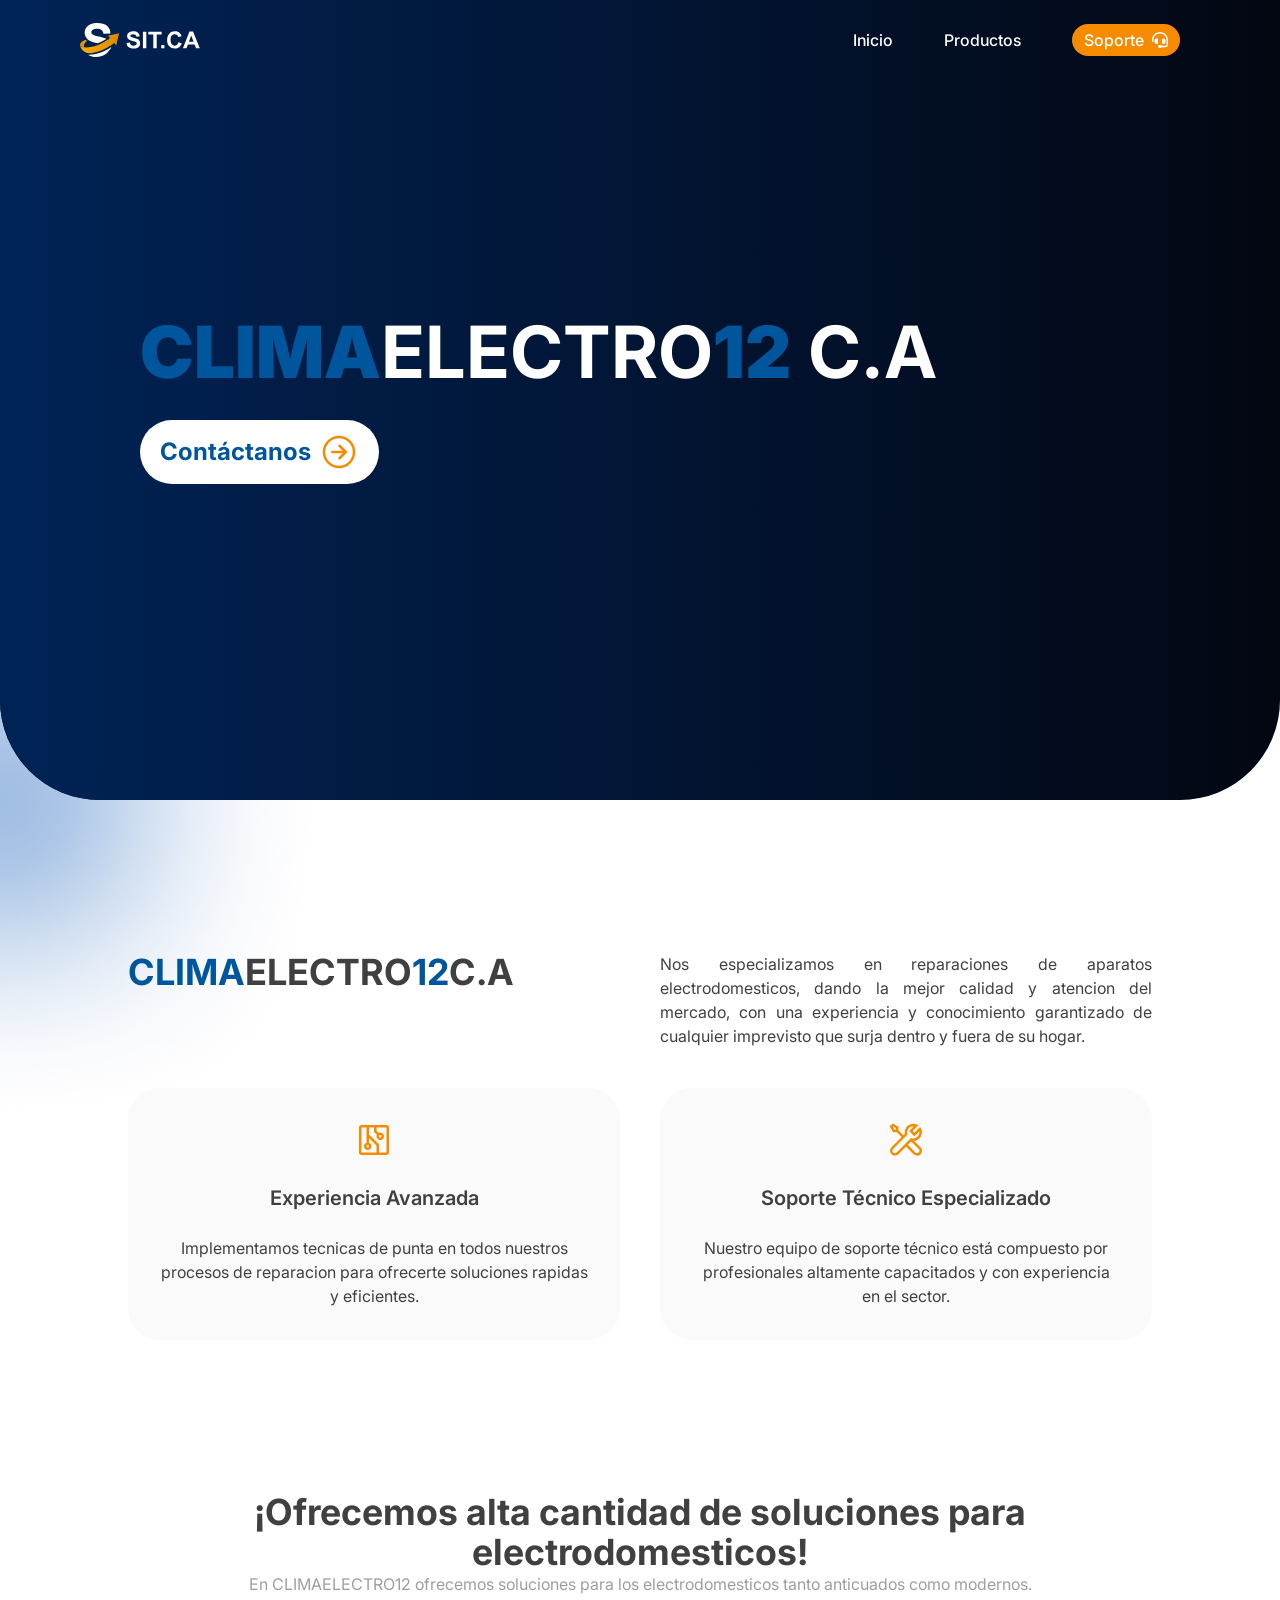
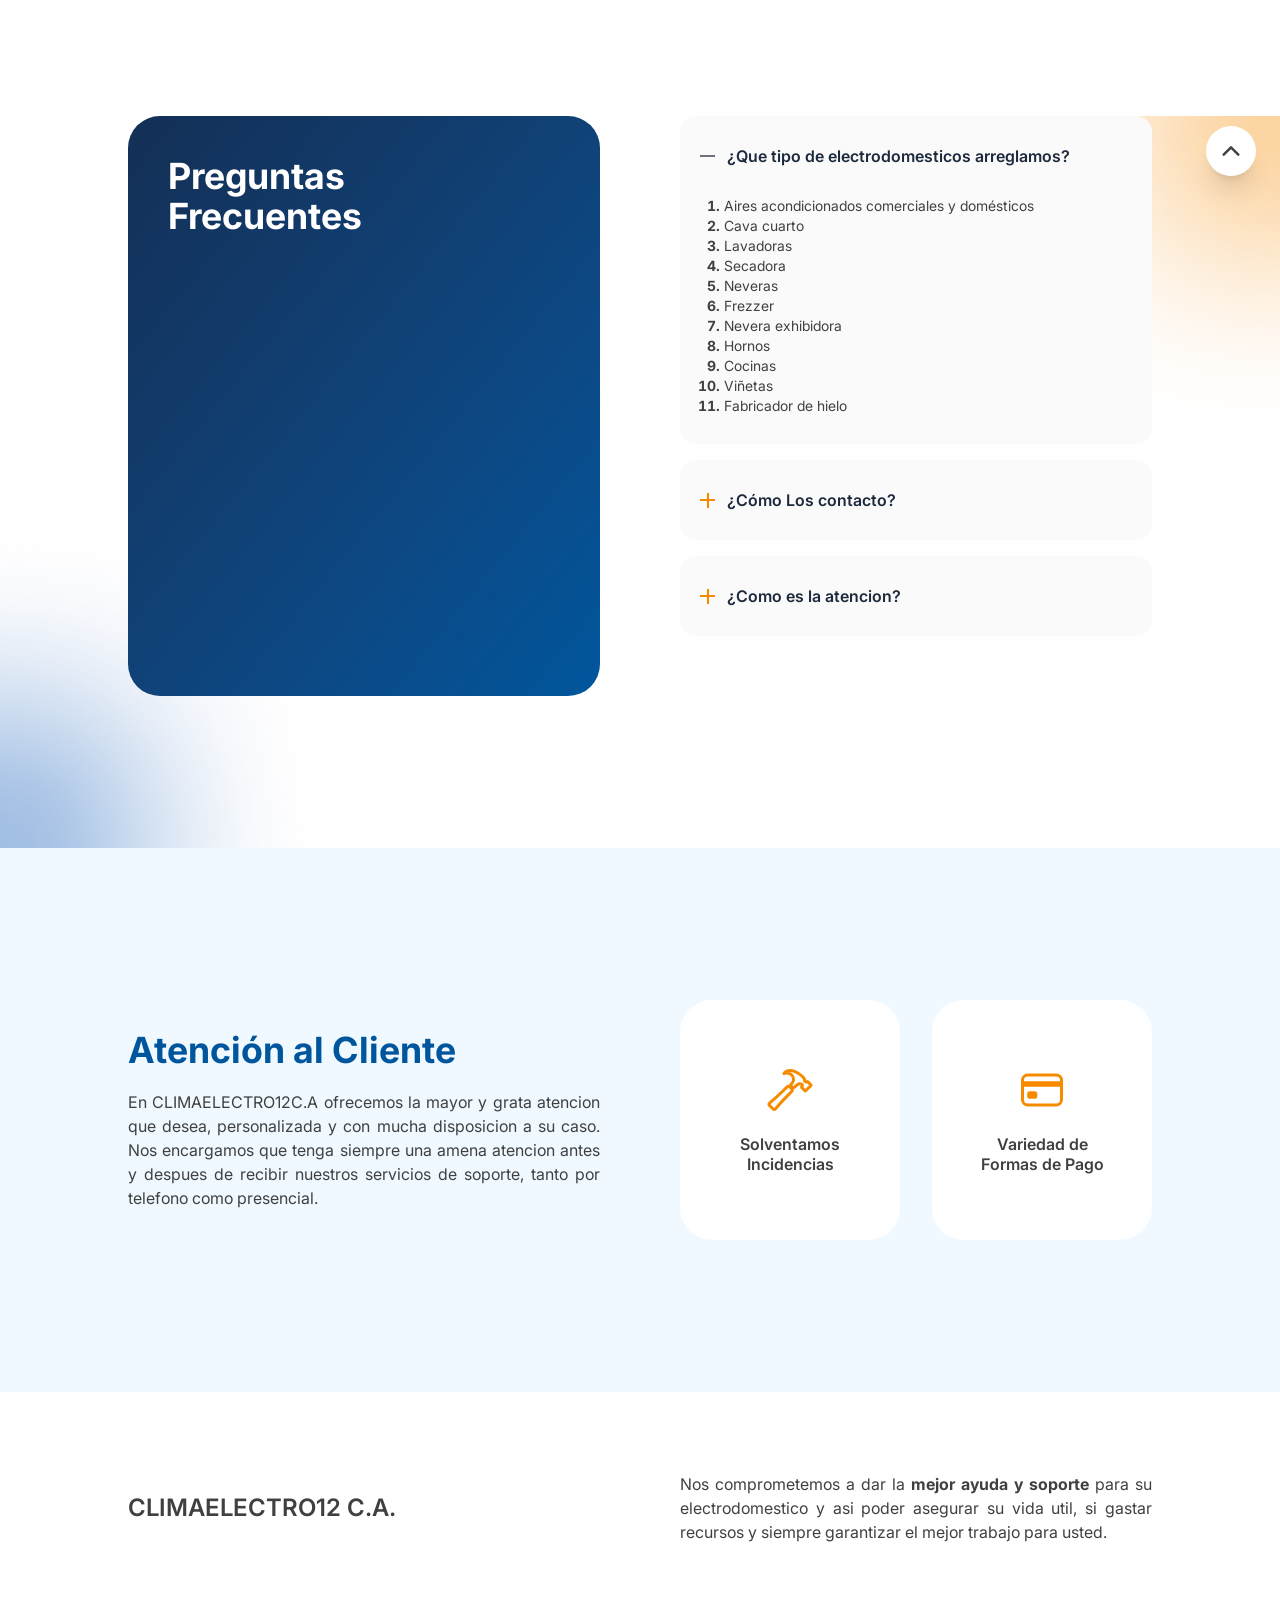
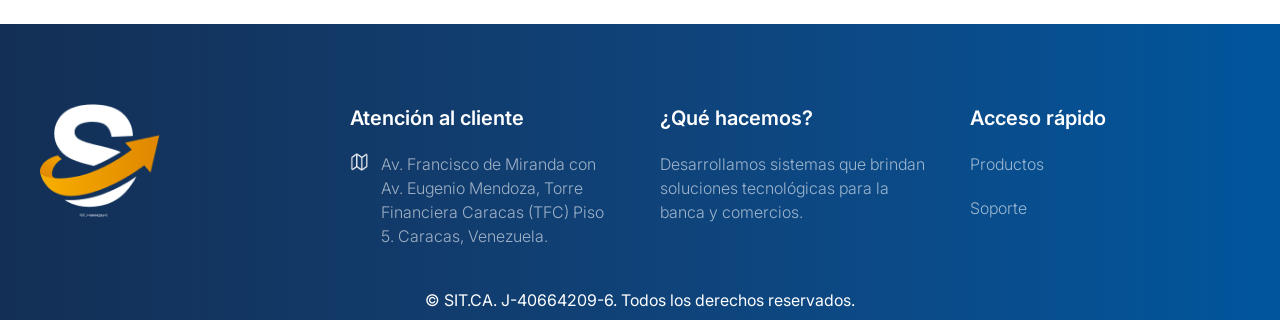
==== index.html @ 1c7d883d "feat (add) first commit" ====
<!doctype html>
<html>
<head>
    <meta charset="utf-8" />
    <meta name="viewport" content="width=device-width, initial-scale=1.0, minimum-scale=1.0, maximum-scale=5.0" />

    <link rel="apple-touch-icon" sizes="180x180" href="src/img/icon.png">
    <link rel="icon" type="image/png" sizes="32x32" href="src/img/icon.png">
    <!-- <link rel="mask-icon" color="#EF7425" href="src/img/icon.png"> -->

    <title>CE12</title>

    <link href="src/output.css" rel="stylesheet">
    <link href="src/splide.min.css" rel="stylesheet">
    <link href="src/aos.css" rel="stylesheet">
    <script src="src/jquery.min.js"></script>
    <script src="src/splide.min.js"></script>
    <script src="src/aos.js"></script>
    <script src="src/main.js" defer></script>
</head>
<body>
    <header class="fixed top-0 right-0 left-0 z-90 transition duration-300 ease-in-out" id="contentHeader"></header>
    <main>
        <a href="#principal" class="transition-all duration-500 fixed right-0 bg-white z-50 mb-6 mr-6 rounded-full w-[50px] h-[50px] flex justify-center items-center shadow-xl bottom-[-100%] px-3" id="top"><svg xmlns="http://www.w3.org/2000/svg" class="ionicon" viewBox="0 0 512 512"><path fill="none" stroke="currentColor" stroke-linecap="round" stroke-linejoin="round" stroke-width="48" d="M112 328l144-144 144 144"/></svg></a>
        <section class="w-full h-200 rounded-b-[100px] overflow-hidden relative bg-gray-950 flex items-center" id="principal">
            <div class="bg-[url(img/    .jpg)] bg-cover bg-center absolute inset-0 w-full h-full opacity-50"></div>
            <div class="bg-linear-to-r from-[#002356] to-transparent bg-cover absolute inset-0 w-full h-full"></div>
            <div class="relative w-full px-5 md:px-15 lg:px-25 xl:px-35 2xl:px-50 text-3xl md:text-5xl xl:text-7xl text-white font-bold text-center xl:text-left">
                <div data-aos="fade-up" data-aos-duration="1000">
                    <b class="text-blue1-sitca">CLIMA</b>ELECTRO<b class="text-blue1-sitca">12</b> C.A
                </div>   
                <div data-aos="fade-right" data-aos-delay="100" data-aos-duration="1000">
                    <a href="support.html" class="flex gap-2 items-center text-lg md:text-2xl text-blue1-sitca bg-white w-fit px-5 py-3 rounded-full mt-8 mx-auto xl:mx-0 relative">
                        Contáctanos
                        <svg xmlns="http://www.w3.org/2000/svg" class="ionicon w-10 text-yellow-sitca" viewBox="0 0 512 512"><path fill="none" stroke="currentColor" stroke-linecap="round" stroke-linejoin="round" stroke-width="32" d="M262.62 336L342 256l-79.38-80M330.97 256H170"/><path d="M256 448c106 0 192-86 192-192S362 64 256 64 64 150 64 256s86 192 192 192z" fill="none" stroke="currentColor" stroke-miterlimit="10" stroke-width="32"/></svg>
                    </a>
                </div>
            </div>
        </section>
        <div class="w-full md:w-[700px] h-[700px] absolute -z-10">
            <img class="object-contain w-full h-full top-[-50%] left-[-50%] absolute -z-10" src="src/img/circle-01.png" alt="circle">
        </div>
        <!-- <section class="-mt-40 md:-mt-20 relative px-10 md:px-0" data-aos="fade-up" data-aos-anchor-placement="top-bottom" data-aos-delay="800">
            <div class="md:w-xl lg:w-3xl xl:w-5xl 2xl:w-7xl mx-auto flex flex-col md:flex-row gap-10 justify-center bg-white/70 backdrop-blur-3xl rounded-4xl py-10 px-5">
                <div class="md:w-1/3 lg:w-3xs text-center">
                    <div class="text-2xl lg:text-4xl 2xl:text-5xl font-bold mb-2"><span class="text-yellow-sitca">+</span> 180.000</div>
                    <div class="text-base/5 lg:text-xl 2xl:text-2xl font-semibold opacity-50">Puntos de Venta vendidos</div>
                </div>
                <div class="md:w-1/3 lg:w-3xs text-center">
                    <div class="text-2xl lg:text-4xl 2xl:text-5xl font-bold mb-2"><span class="text-yellow-sitca">+</span> 10M</div>
                    <div class="text-base/5 lg:text-xl 2xl:text-2xl font-semibold opacity-50">Transacciones Procesadas</div>
                </div>
                <div class="md:w-1/3 lg:w-3xs text-center">
                    <div class="text-2xl lg:text-4xl 2xl:text-5xl font-bold mb-2"><span class="text-yellow-sitca">+</span> 7</div>
                    <div class="text-base/5 lg:text-xl 2xl:text-2xl font-semibold opacity-50">¡Años de experiencia en el mercado!</div>
                </div>
            </div>
        </section> -->
        <section class="py-15 lg:py-38 relative overflow-hidden">
            <div class="w-full xl:w-5xl 2xl:w-7xl mx-auto px-5 md:px-10 xl:px-0">
                <div class="grid grid-cols-1 lg:grid-cols-2 gap-10">
                    <div>
                        <h4 class="text-2xl lg:text-4xl 2xl:text-5xl font-bold text-center lg:text-left" data-aos="zoom-in" data-aos-duration="1000">
                             <span class="text-blue1-sitca">CLIMA</span>ELECTRO<span class="text-blue1-sitca">12</span>C.A</h4>
                    </div>
                    <div>
                        <p class="text-justify" data-aos="fade-left" data-aos-delay="200">
                            Nos especializamos en reparaciones de aparatos electrodomesticos, dando la mejor calidad y atencion del mercado, 
                            con una experiencia y conocimiento garantizado de cualquier imprevisto que surja dentro y fuera de su hogar.
                        </p>
                    </div>
                    <div class="bg-neutral-50 rounded-4xl p-8 flex flex-col gap-6 text-center" data-aos="zoom-in" data-aos-delay="300" data-aos-duration="1000">
                        <svg xmlns="http://www.w3.org/2000/svg" class="ionicon w-10 mx-auto" viewBox="0 0 65 65"><path class="fill-yellow-sitca" d="M52.8125 8.125H12.1875C11.1101 8.125 10.0767 8.55301 9.31488 9.31488C8.55301 10.0767 8.125 11.1101 8.125 12.1875V52.8125C8.125 53.8899 8.55301 54.9233 9.31488 55.6851C10.0767 56.447 11.1101 56.875 12.1875 56.875H52.8125C53.8899 56.875 54.9233 56.447 55.6851 55.6851C56.447 54.9233 56.875 53.8899 56.875 52.8125V12.1875C56.875 11.1101 56.447 10.0767 55.6851 9.31488C54.9233 8.55301 53.8899 8.125 52.8125 8.125ZM22.3438 40.625C22.7455 40.625 23.1382 40.7441 23.4723 40.9673C23.8063 41.1905 24.0666 41.5078 24.2204 41.8789C24.3741 42.2501 24.4143 42.6585 24.336 43.0525C24.2576 43.4466 24.0641 43.8085 23.7801 44.0926C23.496 44.3766 23.1341 44.5701 22.74 44.6485C22.346 44.7268 21.9376 44.6866 21.5664 44.5329C21.1953 44.3791 20.878 44.1188 20.6548 43.7848C20.4316 43.4507 20.3125 43.058 20.3125 42.6562C20.3125 42.1175 20.5265 41.6009 20.9074 41.2199C21.2884 40.839 21.805 40.625 22.3438 40.625ZM12.1875 12.1875H20.3125V36.9129C18.9572 37.3921 17.815 38.3349 17.0876 39.5748C16.3603 40.8147 16.0947 42.2718 16.3378 43.6886C16.5808 45.1054 17.317 46.3906 18.416 47.3172C19.5151 48.2437 20.9063 48.7519 22.3438 48.7519C23.7812 48.7519 25.1724 48.2437 26.2715 47.3172C27.3705 46.3906 28.1067 45.1054 28.3497 43.6886C28.5928 42.2718 28.3272 40.8147 27.5999 39.5748C26.8725 38.3349 25.7303 37.3921 24.375 36.9129V29.2779L36.5625 41.4654V52.8125H12.1875V12.1875ZM52.8125 52.8125H40.625V40.625C40.6252 40.3582 40.5728 40.0939 40.4709 39.8473C40.369 39.6008 40.2194 39.3767 40.0309 39.1879L24.375 23.5346V12.1875H32.5V18.2812C32.4998 18.5481 32.5522 18.8123 32.6541 19.0589C32.756 19.3055 32.9056 19.5296 33.0941 19.7184L37.1566 23.7809C36.7632 24.6 36.5601 25.4975 36.5625 26.4062C36.5625 27.6115 36.9199 28.7896 37.5895 29.7918C38.2591 30.7939 39.2108 31.5749 40.3243 32.0361C41.4378 32.4974 42.663 32.618 43.8451 32.3829C45.0272 32.1478 46.113 31.5674 46.9652 30.7152C47.8174 29.863 48.3978 28.7772 48.6329 27.5951C48.868 26.413 48.7474 25.1878 48.2861 24.0743C47.8249 22.9608 47.0439 22.0091 46.0418 21.3395C45.0396 20.6699 43.8615 20.3125 42.6562 20.3125C41.7473 20.3109 40.8498 20.5149 40.0309 20.9092L36.5625 17.4408V12.1875H52.8125V52.8125ZM42.6562 24.375C43.058 24.375 43.4507 24.4941 43.7848 24.7173C44.1188 24.9405 44.3791 25.2578 44.5329 25.6289C44.6866 26.0001 44.7268 26.4085 44.6485 26.8025C44.5701 27.1966 44.3766 27.5585 44.0926 27.8426C43.8085 28.1266 43.4466 28.3201 43.0525 28.3985C42.6585 28.4768 42.2501 28.4366 41.8789 28.2829C41.5078 28.1291 41.1905 27.8688 40.9673 27.5348C40.7441 27.2007 40.625 26.808 40.625 26.4062C40.625 25.8675 40.839 25.3509 41.2199 24.9699C41.6009 24.589 42.1175 24.375 42.6562 24.375Z"/></svg>
                        <h6 class="text-xl font-semibold">Experiencia Avanzada</h6>  
                        <p>Implementamos tecnicas de punta en todos nuestros procesos de reparacion para ofrecerte soluciones rapidas y eficientes.</p>
                    </div>
                    <div class="bg-neutral-50 rounded-4xl p-8 flex flex-col gap-6 text-center" data-aos="zoom-in" data-aos-delay="400" data-aos-duration="1000">
                        <svg xmlns="http://www.w3.org/2000/svg" class="ionicon w-10 mx-auto" viewBox="0 0 65 65"><path class="fill-yellow-sitca" d="M11 5.5L9.874 6.562L7.062 9.374L6 10.5L6.812 11.812L11 18.812L11.562 19.812H17.44L25.44 27.75C18.292 34.93 9.198 44.054 8.878 44.376C5.744 47.508 5.738 52.64 8.938 55.626C12.064 58.71 17.158 58.79 20.128 55.626L20.188 55.562L32.5 43.188L44.876 55.624L45.062 55.75C48.202 58.71 53.196 58.75 56.126 55.624V55.564H56.186C59.25 52.43 59.282 47.336 56.126 44.374L56.062 44.314L45.626 33.938C52.648 33.282 58.148 27.352 58.25 20.188H58.312C58.32 20.148 58.312 20.102 58.312 20.062V20C58.508 17.688 58.008 15.476 56.812 13.562L55.44 11.44L46.126 20.752L43.314 17.814L52.814 8.314L50.064 7.19C48.3103 6.41666 46.4166 6.01163 44.5 6C36.812 6 30.5 12.312 30.5 20C30.5 20.836 30.68 21.562 30.812 22.312C29.938 23.188 29.282 23.906 28.25 24.938L20.312 17V11.062L19.312 10.5L12.312 6.312L11 5.5ZM44.5 10C44.78 10 44.976 10.164 45.25 10.188L37.688 17.75L39.062 19.188L44.688 25L46.062 26.438L54 18.5C54.04 18.96 54.368 19.296 54.312 19.812V20C54.312 25.508 49.82 30 44.312 30C43.578 30 42.688 29.828 41.688 29.624L40.624 29.438L39.874 30.188L17.314 52.812H17.25V52.876C15.83 54.43 13.344 54.468 11.688 52.812V52.75H11.624C10.07 51.33 10.032 48.844 11.688 47.188C12.446 46.428 27.124 31.624 34.312 24.438L35.126 23.626L34.812 22.5C34.6206 21.6799 34.516 20.842 34.5 20C34.5 14.492 38.992 10 44.5 10ZM11.624 10.5L16.312 13.376V15.376L15.876 15.812H13.876L11 11.126L11.624 10.5ZM40.874 34.812L53.314 47.188V47.25H53.374C54.93 48.67 54.968 51.156 53.314 52.812H53.25V52.876C51.83 54.43 49.344 54.468 47.688 52.812L35.312 40.376L40.874 34.812Z"/></svg>
                        <h6 class="text-xl font-semibold">Soporte Técnico Especializado</h6>  
                        <p>Nuestro equipo de soporte técnico está compuesto por profesionales altamente capacitados y con experiencia en el sector.</p>
                    </div>
                    <!-- <div class="lg:col-span-2 bg-neutral-50 rounded-4xl p-8 flex items-center flex-col lg:flex-row gap-6 text-center" data-aos="zoom-in" data-aos-delay="200" data-aos-duration="1000">
                        <img class="w-70 lg:w-100 " src="src/img/alliance.png" alt="Sitca">
                        <p>Hemos establecido alianzas con empresas líderes en el mercado para ofrecerte un valor añadido significativo.</p>
                    </div> -->
                </div>
            </div>
        </section>
        <section class="pb-10 lg:pb-30">
            <div class="w-full xl:w-5xl 2xl:w-7xl mx-auto text-center px-5 md:px-10 xl:px-0">
                <h4 class="text-2xl lg:text-4xl 2xl:text-5xl font-bold">¡Ofrecemos alta cantidad de soluciones para electrodomesticos!</h4>
                <p class="opacity-50">En CLIMAELECTRO12 ofrecemos soluciones para los electrodomesticos tanto anticuados como modernos.</p>
            </div>
        </section>
        <!-- <section class="bg-neutral-50 flex flex-col lg:flex-row xl:gap-10">
            <div class="flex justify-end w-full lg:w-[40%] py-10 lg:py-20 px-10 lg:px-10"> 
                <div class="custom-pagination index-button w-full lg:w-xs grid grid-cols-5 lg:grid-cols-1 gap-5 justify-items-center" data-aos="fade-right" data-aos-duration="1000">
                </div>
            </div>
            <div class="bg-linear-to-bl from-blue1-sitca to-blue2-sitca w-full lg:w-[60%] py-10 px-10 lg:rounded-l-4xl flex justify-start text-white">
                <div class="splide w-full xl:w-150 flex items-center">
                    <div class="splide__track">
                        <ul class="splide__list">
                            <li class="splide__slide">
                                <div class="grid grid-cols-1 md:grid-cols-2 gap-10">
                                    <div class="flex flex-col gap-3">
                                        <div class="bg-white/10 h-[250px] lg:h-[340px] rounded-3xl p-10 flex justify-center">
                                            <img src="src/img/pos-1.png" alt="Aisino A75" class="h-full">
                                        </div>  
                                        <div>
                                            <h5 class="text-2xl 2xl:text-3xl font-semibold text-center">AIRES ACONDICIONADOS</h5>
                                            <p class="font-light text-center opacity-50">
                                                Punto de venta
                                            </p>
                                        </div>
                                    </div>
                                    <div class="flex flex-col gap-3">
                                        <h6 class="font-semibold">Características</h6>
                                        <p class="font-light text-white/60">Dispositivo con pantalla táctil de alta resolución e impresora integrada. Procesamiento en tiempo real y múltiples servicios.</p>
                                        <div class="flex gap-3 data-pos">
                                            <div class="w-5">
                                                <svg xmlns="http://www.w3.org/2000/svg" class="ionicon text-white/50" viewBox="0 0 512 512"><rect x="48" y="96" width="416" height="320" rx="56" ry="56" fill="none" stroke="currentColor" stroke-linecap="round" stroke-linejoin="round" stroke-width="32"/><path fill="none" stroke="currentColor" stroke-linejoin="round" stroke-width="60" d="M48 192h416M128 300h48v20h-48z"/></svg>
                                            </div>
                                            <p>Contactless</p>
                                        </div>
                                        <div class="flex gap-3 data-pos">
                                            <div class="w-5">
                                                <svg xmlns="http://www.w3.org/2000/svg" class="ionicon text-white/50" viewBox="0 0 512 512"><circle cx="256" cy="256.02" r="32" class="fill-white/50"/><path d="M184.25 192.25a96 96 0 000 127.52M327.77 319.77a96 96 0 000-127.52M133.28 141.28a168 168 0 000 229.44M378.72 370.72a168 168 0 000-229.44M435 416a240.34 240.34 0 000-320M77 96a240.34 240.34 0 000 320" fill="none" stroke="currentColor" stroke-linecap="round" stroke-linejoin="round" stroke-width="32"/></svg>
                                            </div>
                                            <p>Inalámbrico</p>
                                        </div>
                                        <div class="flex gap-3 data-pos">
                                            <div class="w-5">
                                                <svg xmlns="http://www.w3.org/2000/svg" class="ionicon text-white/50" viewBox="0 0 512 512"><path d="M332.41 310.59a115 115 0 00-152.8 0M393.46 249.54a201.26 201.26 0 00-274.92 0M447.72 182.11a288 288 0 00-383.44 0" fill="none" stroke="currentColor" stroke-linecap="round" stroke-linejoin="round" stroke-width="32"/><path d="M256 416a32 32 0 1132-32 32 32 0 01-32 32z" class="fill-white/50"/></svg>
                                            </div>
                                            <p>Wi-Fi</p>
                                        </div>
                                        <div class="flex gap-3 data-pos">
                                            <div class="w-5">
                                                <svg xmlns="http://www.w3.org/2000/svg" class="ionicon text-white/50" viewBox="0 0 512 512"><path d="M256 48C141.13 48 48 141.13 48 256s93.13 208 208 208 208-93.13 208-208S370.87 48 256 48z" fill="none" stroke="currentColor" stroke-miterlimit="10" stroke-width="32"/><path d="M256 48c-58.07 0-112.67 93.13-112.67 208S197.93 464 256 464s112.67-93.13 112.67-208S314.07 48 256 48z" fill="none" stroke="currentColor" stroke-miterlimit="10" stroke-width="32"/><path d="M117.33 117.33c38.24 27.15 86.38 43.34 138.67 43.34s100.43-16.19 138.67-43.34M394.67 394.67c-38.24-27.15-86.38-43.34-138.67-43.34s-100.43 16.19-138.67 43.34" fill="none" stroke="currentColor" stroke-linecap="round" stroke-linejoin="round" stroke-width="32"/><path fill="none" stroke="currentColor" stroke-miterlimit="10" stroke-width="32" d="M256 48v416M464 256H48"/></svg>
                                            </div>
                                            <p>Global Band</p>
                                        </div>
                                        <div class="flex gap-3 data-pos">
                                            <div class="w-5">
                                                <svg xmlns="http://www.w3.org/2000/svg" class="ionicon text-white/50" viewBox="0 0 512 512"><rect x="48" y="48" width="176" height="176" rx="20" ry="20" fill="none" stroke="currentColor" stroke-linecap="round" stroke-linejoin="round" stroke-width="32"/><rect x="288" y="48" width="176" height="176" rx="20" ry="20" fill="none" stroke="currentColor" stroke-linecap="round" stroke-linejoin="round" stroke-width="32"/><rect x="48" y="288" width="176" height="176" rx="20" ry="20" fill="none" stroke="currentColor" stroke-linecap="round" stroke-linejoin="round" stroke-width="32"/><rect x="288" y="288" width="176" height="176" rx="20" ry="20" fill="none" stroke="currentColor" stroke-linecap="round" stroke-linejoin="round" stroke-width="32"/></svg>
                                            </div>
                                            <p>Recargas de servicios</p>
                                        </div>
                                        <div class="flex gap-3 data-pos">
                                            <div class="w-5">
                                                <svg xmlns="http://www.w3.org/2000/svg" class="ionicon text-white/50" viewBox="0 0 512 512"><ellipse cx="256" cy="128" rx="192" ry="80" fill="none" stroke="currentColor" stroke-linecap="round" stroke-miterlimit="10" stroke-width="32"/><path d="M448 214c0 44.18-86 80-192 80S64 258.18 64 214M448 300c0 44.18-86 80-192 80S64 344.18 64 300" fill="none" stroke="currentColor" stroke-linecap="round" stroke-miterlimit="10" stroke-width="32"/><path d="M64 127.24v257.52C64 428.52 150 464 256 464s192-35.48 192-79.24V127.24" fill="none" stroke="currentColor" stroke-linecap="round" stroke-miterlimit="10" stroke-width="32"/></svg>
                                            </div>
                                            <p>Dual-Band</p>
                                        </div>
                                        <div class="flex gap-3 data-pos">
                                            <div class="w-5">
                                                <svg xmlns="http://www.w3.org/2000/svg" class="ionicon text-white/50" viewBox="0 0 512 512"><rect x="128" y="16" width="256" height="480" rx="48" ry="48" fill="none" stroke="currentColor" stroke-linecap="round" stroke-linejoin="round" stroke-width="32"/><path d="M176 16h24a8 8 0 018 8h0a16 16 0 0016 16h64a16 16 0 0016-16h0a8 8 0 018-8h24" fill="none" stroke="currentColor" stroke-linecap="round" stroke-linejoin="round" stroke-width="32"/></svg>
                                            </div>
                                            <p>Pantalla táctil</p>
                                        </div>
                                        <div class="flex gap-3 data-pos">
                                            <div class="w-5">
                                                <svg xmlns="http://www.w3.org/2000/svg" class="ionicon text-white/50" viewBox="0 0 512 512"><path d="M384 368h24a40.12 40.12 0 0040-40V168a40.12 40.12 0 00-40-40H104a40.12 40.12 0 00-40 40v160a40.12 40.12 0 0040 40h24" fill="none" stroke="currentColor" stroke-linejoin="round" stroke-width="32"/><rect x="128" y="240" width="256" height="208" rx="24.32" ry="24.32" fill="none" stroke="currentColor" stroke-linejoin="round" stroke-width="32"/><path d="M384 128v-24a40.12 40.12 0 00-40-40H168a40.12 40.12 0 00-40 40v24" fill="none" stroke="currentColor" stroke-linejoin="round" stroke-width="32"/><circle cx="392" cy="184" r="24" class="fill-white/50"/></svg>
                                            </div>
                                            <p>Impresora</p>
                                        </div>
                                    </div>
                                </div>
                            </li>
                            <li class="splide__slide">
                                <div class="grid grid-cols-1 md:grid-cols-2 gap-10">
                                    <div class="flex flex-col gap-3">
                                        <div class="bg-white/10 h-[250px] lg:h-[340px] rounded-3xl p-10 flex justify-center">
                                            <img src="src/img/pos-2.png" alt="Aisino A80" class="h-full">
                                        </div>
                                        <div>
                                            <h5 class="text-2xl 2xl:text-3xl font-semibold text-center">LAVADORAS</h5>
                                            <p class="font-light text-center opacity-50">
                                                Punto de venta
                                            </p>
                                        </div>
                                    </div>
                                    <div class="flex flex-col gap-3">
                                        <h6 class="font-semibold">Características</h6>
                                        <p class="font-light text-white/60">Diseño ligero y pantalla táctil con ticket digital. Ideal para negocios en movimiento.</p>
                                        <div class="flex gap-3 data-pos">
                                            <div class="w-5">
                                                <svg xmlns="http://www.w3.org/2000/svg" class="ionicon text-white/50" viewBox="0 0 512 512"><rect x="48" y="96" width="416" height="320" rx="56" ry="56" fill="none" stroke="currentColor" stroke-linecap="round" stroke-linejoin="round" stroke-width="32"/><path fill="none" stroke="currentColor" stroke-linejoin="round" stroke-width="60" d="M48 192h416M128 300h48v20h-48z"/></svg>
                                            </div>
                                            <p>Contactless</p>
                                        </div>
                                        <div class="flex gap-3 data-pos">
                                            <div class="w-5">
                                                <svg xmlns="http://www.w3.org/2000/svg" class="ionicon text-white/50" viewBox="0 0 512 512"><circle cx="256" cy="256.02" r="32" class="fill-white/50"/><path d="M184.25 192.25a96 96 0 000 127.52M327.77 319.77a96 96 0 000-127.52M133.28 141.28a168 168 0 000 229.44M378.72 370.72a168 168 0 000-229.44M435 416a240.34 240.34 0 000-320M77 96a240.34 240.34 0 000 320" fill="none" stroke="currentColor" stroke-linecap="round" stroke-linejoin="round" stroke-width="32"/></svg>
                                            </div>
                                            <p>Inalámbrico</p>
                                        </div>
                                        <div class="flex gap-3 data-pos">
                                            <div class="w-5">
                                                <svg xmlns="http://www.w3.org/2000/svg" class="ionicon text-white/50" viewBox="0 0 512 512"><path d="M332.41 310.59a115 115 0 00-152.8 0M393.46 249.54a201.26 201.26 0 00-274.92 0M447.72 182.11a288 288 0 00-383.44 0" fill="none" stroke="currentColor" stroke-linecap="round" stroke-linejoin="round" stroke-width="32"/><path d="M256 416a32 32 0 1132-32 32 32 0 01-32 32z" class="fill-white/50"/></svg>
                                            </div>
                                            <p>Wi-Fi</p>
                                        </div>
                                        <div class="flex gap-3 data-pos">
                                            <div class="w-5">
                                                <svg xmlns="http://www.w3.org/2000/svg" class="ionicon text-white/50" viewBox="0 0 512 512"><path d="M256 48C141.13 48 48 141.13 48 256s93.13 208 208 208 208-93.13 208-208S370.87 48 256 48z" fill="none" stroke="currentColor" stroke-miterlimit="10" stroke-width="32"/><path d="M256 48c-58.07 0-112.67 93.13-112.67 208S197.93 464 256 464s112.67-93.13 112.67-208S314.07 48 256 48z" fill="none" stroke="currentColor" stroke-miterlimit="10" stroke-width="32"/><path d="M117.33 117.33c38.24 27.15 86.38 43.34 138.67 43.34s100.43-16.19 138.67-43.34M394.67 394.67c-38.24-27.15-86.38-43.34-138.67-43.34s-100.43 16.19-138.67 43.34" fill="none" stroke="currentColor" stroke-linecap="round" stroke-linejoin="round" stroke-width="32"/><path fill="none" stroke="currentColor" stroke-miterlimit="10" stroke-width="32" d="M256 48v416M464 256H48"/></svg>
                                            </div>
                                            <p>Global Band</p>
                                        </div>
                                        <div class="flex gap-3 data-pos">
                                            <div class="w-5">
                                                <svg xmlns="http://www.w3.org/2000/svg" class="ionicon text-white/50" viewBox="0 0 512 512"><rect x="48" y="48" width="176" height="176" rx="20" ry="20" fill="none" stroke="currentColor" stroke-linecap="round" stroke-linejoin="round" stroke-width="32"/><rect x="288" y="48" width="176" height="176" rx="20" ry="20" fill="none" stroke="currentColor" stroke-linecap="round" stroke-linejoin="round" stroke-width="32"/><rect x="48" y="288" width="176" height="176" rx="20" ry="20" fill="none" stroke="currentColor" stroke-linecap="round" stroke-linejoin="round" stroke-width="32"/><rect x="288" y="288" width="176" height="176" rx="20" ry="20" fill="none" stroke="currentColor" stroke-linecap="round" stroke-linejoin="round" stroke-width="32"/></svg>
                                            </div>
                                            <p>Recargas de servicios</p>
                                        </div>
                                        <div class="flex gap-3 data-pos">
                                            <div class="w-5">
                                                <svg xmlns="http://www.w3.org/2000/svg" class="ionicon text-white/50" viewBox="0 0 512 512"><ellipse cx="256" cy="128" rx="192" ry="80" fill="none" stroke="currentColor" stroke-linecap="round" stroke-miterlimit="10" stroke-width="32"/><path d="M448 214c0 44.18-86 80-192 80S64 258.18 64 214M448 300c0 44.18-86 80-192 80S64 344.18 64 300" fill="none" stroke="currentColor" stroke-linecap="round" stroke-miterlimit="10" stroke-width="32"/><path d="M64 127.24v257.52C64 428.52 150 464 256 464s192-35.48 192-79.24V127.24" fill="none" stroke="currentColor" stroke-linecap="round" stroke-miterlimit="10" stroke-width="32"/></svg>
                                            </div>
                                            <p>Dual-Band</p>
                                        </div>
                                        <div class="flex gap-3 data-pos">
                                            <div class="w-5">
                                                <svg xmlns="http://www.w3.org/2000/svg" class="ionicon text-white/50" viewBox="0 0 512 512"><rect x="128" y="16" width="256" height="480" rx="48" ry="48" fill="none" stroke="currentColor" stroke-linecap="round" stroke-linejoin="round" stroke-width="32"/><path d="M176 16h24a8 8 0 018 8h0a16 16 0 0016 16h64a16 16 0 0016-16h0a8 8 0 018-8h24" fill="none" stroke="currentColor" stroke-linecap="round" stroke-linejoin="round" stroke-width="32"/></svg>
                                            </div>
                                            <p>Pantalla táctil</p>
                                        </div>
                                    </div>
                                </div>
                            </li>
                            <li class="splide__slide">
                                <div class="grid grid-cols-1 md:grid-cols-2 gap-10">
                                    <div class="flex flex-col gap-3">
                                        <div class="bg-white/10 h-[250px] lg:h-[340px] rounded-3xl p-10 flex justify-center">
                                            <img src="src/img/pos-3.png" alt="AMP 8200" class="h-full">
                                        </div>
                                        <div>
                                            <h5 class="text-2xl 2xl:text-3xl font-semibold text-center">NEVERAS</h5>
                                            <p class="font-light text-center opacity-50">
                                                Punto de venta
                                            </p>
                                        </div>
                                    </div>
                                    <div class="flex flex-col gap-3">
                                        <h6 class="font-semibold">Características</h6>
                                        <p class="font-light text-white/60">Alta resolución, impresora integrada y procesamiento en tiempo real.</p>
                                        <div class="flex gap-3 data-pos">
                                            <div class="w-5">
                                                <svg xmlns="http://www.w3.org/2000/svg" class="ionicon text-white/50" viewBox="0 0 512 512"><rect x="48" y="96" width="416" height="320" rx="56" ry="56" fill="none" stroke="currentColor" stroke-linecap="round" stroke-linejoin="round" stroke-width="32"/><path fill="none" stroke="currentColor" stroke-linejoin="round" stroke-width="60" d="M48 192h416M128 300h48v20h-48z"/></svg>
                                            </div>
                                            <p>Contactless</p>
                                        </div>
                                        <div class="flex gap-3 data-pos">
                                            <div class="w-5">
                                                <svg xmlns="http://www.w3.org/2000/svg" class="ionicon text-white/50" viewBox="0 0 512 512"><circle cx="256" cy="256.02" r="32" class="fill-white/50"/><path d="M184.25 192.25a96 96 0 000 127.52M327.77 319.77a96 96 0 000-127.52M133.28 141.28a168 168 0 000 229.44M378.72 370.72a168 168 0 000-229.44M435 416a240.34 240.34 0 000-320M77 96a240.34 240.34 0 000 320" fill="none" stroke="currentColor" stroke-linecap="round" stroke-linejoin="round" stroke-width="32"/></svg>
                                            </div>
                                            <p>Inalámbrico</p>
                                        </div>
                                        <div class="flex gap-3 data-pos">
                                            <div class="w-5">
                                                <svg xmlns="http://www.w3.org/2000/svg" class="ionicon text-white/50" viewBox="0 0 512 512"><path d="M332.41 310.59a115 115 0 00-152.8 0M393.46 249.54a201.26 201.26 0 00-274.92 0M447.72 182.11a288 288 0 00-383.44 0" fill="none" stroke="currentColor" stroke-linecap="round" stroke-linejoin="round" stroke-width="32"/><path d="M256 416a32 32 0 1132-32 32 32 0 01-32 32z" class="fill-white/50"/></svg>
                                            </div>
                                            <p>Wi-Fi</p>
                                        </div>
                                        <div class="flex gap-3 data-pos">
                                            <div class="w-5">
                                                <svg xmlns="http://www.w3.org/2000/svg" class="ionicon text-white/50" viewBox="0 0 512 512"><path d="M256 48C141.13 48 48 141.13 48 256s93.13 208 208 208 208-93.13 208-208S370.87 48 256 48z" fill="none" stroke="currentColor" stroke-miterlimit="10" stroke-width="32"/><path d="M256 48c-58.07 0-112.67 93.13-112.67 208S197.93 464 256 464s112.67-93.13 112.67-208S314.07 48 256 48z" fill="none" stroke="currentColor" stroke-miterlimit="10" stroke-width="32"/><path d="M117.33 117.33c38.24 27.15 86.38 43.34 138.67 43.34s100.43-16.19 138.67-43.34M394.67 394.67c-38.24-27.15-86.38-43.34-138.67-43.34s-100.43 16.19-138.67 43.34" fill="none" stroke="currentColor" stroke-linecap="round" stroke-linejoin="round" stroke-width="32"/><path fill="none" stroke="currentColor" stroke-miterlimit="10" stroke-width="32" d="M256 48v416M464 256H48"/></svg>
                                            </div>
                                            <p>Global Band</p>
                                        </div>
                                        <div class="flex gap-3 data-pos">
                                            <div class="w-5">
                                                <svg xmlns="http://www.w3.org/2000/svg" class="ionicon text-white/50" viewBox="0 0 512 512"><rect x="48" y="48" width="176" height="176" rx="20" ry="20" fill="none" stroke="currentColor" stroke-linecap="round" stroke-linejoin="round" stroke-width="32"/><rect x="288" y="48" width="176" height="176" rx="20" ry="20" fill="none" stroke="currentColor" stroke-linecap="round" stroke-linejoin="round" stroke-width="32"/><rect x="48" y="288" width="176" height="176" rx="20" ry="20" fill="none" stroke="currentColor" stroke-linecap="round" stroke-linejoin="round" stroke-width="32"/><rect x="288" y="288" width="176" height="176" rx="20" ry="20" fill="none" stroke="currentColor" stroke-linecap="round" stroke-linejoin="round" stroke-width="32"/></svg>
                                            </div>
                                            <p>Recargas de servicios</p>
                                        </div>
                                        <div class="flex gap-3 data-pos">
                                            <div class="w-5">
                                                <svg xmlns="http://www.w3.org/2000/svg" class="ionicon text-white/50" viewBox="0 0 512 512"><ellipse cx="256" cy="128" rx="192" ry="80" fill="none" stroke="currentColor" stroke-linecap="round" stroke-miterlimit="10" stroke-width="32"/><path d="M448 214c0 44.18-86 80-192 80S64 258.18 64 214M448 300c0 44.18-86 80-192 80S64 344.18 64 300" fill="none" stroke="currentColor" stroke-linecap="round" stroke-miterlimit="10" stroke-width="32"/><path d="M64 127.24v257.52C64 428.52 150 464 256 464s192-35.48 192-79.24V127.24" fill="none" stroke="currentColor" stroke-linecap="round" stroke-miterlimit="10" stroke-width="32"/></svg>
                                            </div>
                                            <p>Dual-Band</p>
                                        </div>
                                        <div class="flex gap-3 data-pos">
                                            <div class="w-5">
                                                <svg xmlns="http://www.w3.org/2000/svg" class="ionicon text-white/50" viewBox="0 0 512 512"><rect x="128" y="16" width="256" height="480" rx="48" ry="48" fill="none" stroke="currentColor" stroke-linecap="round" stroke-linejoin="round" stroke-width="32"/><path d="M176 16h24a8 8 0 018 8h0a16 16 0 0016 16h64a16 16 0 0016-16h0a8 8 0 018-8h24" fill="none" stroke="currentColor" stroke-linecap="round" stroke-linejoin="round" stroke-width="32"/></svg>
                                            </div>
                                            <p>Pantalla táctil</p>
                                        </div>
                                    </div>
                                </div>
                            </li>
                            <li class="splide__slide">
                                <div class="grid grid-cols-1 md:grid-cols-2 gap-10">
                                    <div class="flex flex-col gap-3">
                                        <div class="bg-white/10 h-[250px] lg:h-[340px] rounded-3xl p-10 flex justify-center">
                                            <img src="src/img/pos-4.png" alt="AMP 8400" class="h-full">
                                        </div>
                                        <div>
                                            <h5 class="text-2xl 2xl:text-3xl font-semibold text-center">COCINAS</h5>
                                            <p class="font-light text-center opacity-50">
                                                Punto de venta
                                            </p>
                                        </div>
                                    </div>
                                    <div class="flex flex-col gap-3">
                                        <h6 class="font-semibold">Características</h6>
                                        <p class="font-light text-white/60">Diseño compacto, ticket digital y todas las funciones clave.</p>
                                        <div class="flex gap-3 data-pos">
                                            <div class="w-5">
                                                <svg xmlns="http://www.w3.org/2000/svg" class="ionicon text-white/50" viewBox="0 0 512 512"><rect x="48" y="96" width="416" height="320" rx="56" ry="56" fill="none" stroke="currentColor" stroke-linecap="round" stroke-linejoin="round" stroke-width="32"/><path fill="none" stroke="currentColor" stroke-linejoin="round" stroke-width="60" d="M48 192h416M128 300h48v20h-48z"/></svg>
                                            </div>
                                            <p>Contactless</p>
                                        </div>
                                        <div class="flex gap-3 data-pos">
                                            <div class="w-5">
                                                <svg xmlns="http://www.w3.org/2000/svg" class="ionicon text-white/50" viewBox="0 0 512 512"><circle cx="256" cy="256.02" r="32" class="fill-white/50"/><path d="M184.25 192.25a96 96 0 000 127.52M327.77 319.77a96 96 0 000-127.52M133.28 141.28a168 168 0 000 229.44M378.72 370.72a168 168 0 000-229.44M435 416a240.34 240.34 0 000-320M77 96a240.34 240.34 0 000 320" fill="none" stroke="currentColor" stroke-linecap="round" stroke-linejoin="round" stroke-width="32"/></svg>
                                            </div>
                                            <p>Inalámbrico</p>
                                        </div>
                                        <div class="flex gap-3 data-pos">
                                            <div class="w-5">
                                                <svg xmlns="http://www.w3.org/2000/svg" class="ionicon text-white/50" viewBox="0 0 512 512"><path d="M332.41 310.59a115 115 0 00-152.8 0M393.46 249.54a201.26 201.26 0 00-274.92 0M447.72 182.11a288 288 0 00-383.44 0" fill="none" stroke="currentColor" stroke-linecap="round" stroke-linejoin="round" stroke-width="32"/><path d="M256 416a32 32 0 1132-32 32 32 0 01-32 32z" class="fill-white/50"/></svg>
                                            </div>
                                            <p>Wi-Fi</p>
                                        </div>
                                        <div class="flex gap-3 data-pos">
                                            <div class="w-5">
                                                <svg xmlns="http://www.w3.org/2000/svg" class="ionicon text-white/50" viewBox="0 0 512 512"><path d="M256 48C141.13 48 48 141.13 48 256s93.13 208 208 208 208-93.13 208-208S370.87 48 256 48z" fill="none" stroke="currentColor" stroke-miterlimit="10" stroke-width="32"/><path d="M256 48c-58.07 0-112.67 93.13-112.67 208S197.93 464 256 464s112.67-93.13 112.67-208S314.07 48 256 48z" fill="none" stroke="currentColor" stroke-miterlimit="10" stroke-width="32"/><path d="M117.33 117.33c38.24 27.15 86.38 43.34 138.67 43.34s100.43-16.19 138.67-43.34M394.67 394.67c-38.24-27.15-86.38-43.34-138.67-43.34s-100.43 16.19-138.67 43.34" fill="none" stroke="currentColor" stroke-linecap="round" stroke-linejoin="round" stroke-width="32"/><path fill="none" stroke="currentColor" stroke-miterlimit="10" stroke-width="32" d="M256 48v416M464 256H48"/></svg>
                                            </div>
                                            <p>Global Band</p>
                                        </div>
                                        <div class="flex gap-3 data-pos">
                                            <div class="w-5">
                                                <svg xmlns="http://www.w3.org/2000/svg" class="ionicon text-white/50" viewBox="0 0 512 512"><rect x="48" y="48" width="176" height="176" rx="20" ry="20" fill="none" stroke="currentColor" stroke-linecap="round" stroke-linejoin="round" stroke-width="32"/><rect x="288" y="48" width="176" height="176" rx="20" ry="20" fill="none" stroke="currentColor" stroke-linecap="round" stroke-linejoin="round" stroke-width="32"/><rect x="48" y="288" width="176" height="176" rx="20" ry="20" fill="none" stroke="currentColor" stroke-linecap="round" stroke-linejoin="round" stroke-width="32"/><rect x="288" y="288" width="176" height="176" rx="20" ry="20" fill="none" stroke="currentColor" stroke-linecap="round" stroke-linejoin="round" stroke-width="32"/></svg>
                                            </div>
                                            <p>Recargas de servicios</p>
                                        </div>
                                        <div class="flex gap-3 data-pos">
                                            <div class="w-5">
                                                <svg xmlns="http://www.w3.org/2000/svg" class="ionicon text-white/50" viewBox="0 0 512 512"><ellipse cx="256" cy="128" rx="192" ry="80" fill="none" stroke="currentColor" stroke-linecap="round" stroke-miterlimit="10" stroke-width="32"/><path d="M448 214c0 44.18-86 80-192 80S64 258.18 64 214M448 300c0 44.18-86 80-192 80S64 344.18 64 300" fill="none" stroke="currentColor" stroke-linecap="round" stroke-miterlimit="10" stroke-width="32"/><path d="M64 127.24v257.52C64 428.52 150 464 256 464s192-35.48 192-79.24V127.24" fill="none" stroke="currentColor" stroke-linecap="round" stroke-miterlimit="10" stroke-width="32"/></svg>
                                            </div>
                                            <p>Dual-Band</p>
                                        </div>
                                        <div class="flex gap-3 data-pos">
                                            <div class="w-5">
                                                <svg xmlns="http://www.w3.org/2000/svg" class="ionicon text-white/50" viewBox="0 0 512 512"><rect x="128" y="16" width="256" height="480" rx="48" ry="48" fill="none" stroke="currentColor" stroke-linecap="round" stroke-linejoin="round" stroke-width="32"/><path d="M176 16h24a8 8 0 018 8h0a16 16 0 0016 16h64a16 16 0 0016-16h0a8 8 0 018-8h24" fill="none" stroke="currentColor" stroke-linecap="round" stroke-linejoin="round" stroke-width="32"/></svg>
                                            </div>
                                            <p>Pantalla táctil</p>
                                        </div>
                                    </div>
                                </div>
                            </li>
                            <li class="splide__slide">
                                <div class="grid grid-cols-1 md:grid-cols-2 gap-10">
                                    <div class="flex flex-col gap-3">
                                        <div class="bg-white/10 h-[250px] lg:h-[340px] rounded-3xl p-10 flex justify-center">
                                            <img src="src/img/pos-5.png" alt="AMP 2200" class="h-full">
                                        </div>
                                        <div>
                                            <h5 class="text-2xl 2xl:text-3xl font-semibold text-center">OTROS</h5>
                                            <p class="font-light text-center opacity-50">
                                                Punto de venta
                                            </p>
                                        </div>
                                    </div>
                                    <div class="flex flex-col gap-3">
                                        <h6 class="font-semibold">Características</h6>
                                        <p class="font-light text-white/60">PIN Pad compacto y liviano, ideal para conexión con dispositivos móviles vía Bluetooth.</p>
                                        <div class="flex gap-3 data-pos">
                                            <div class="w-5">
                                                <svg xmlns="http://www.w3.org/2000/svg" class="ionicon text-white/50" viewBox="0 0 512 512"><rect x="48" y="96" width="416" height="320" rx="56" ry="56" fill="none" stroke="currentColor" stroke-linecap="round" stroke-linejoin="round" stroke-width="32"/><path fill="none" stroke="currentColor" stroke-linejoin="round" stroke-width="60" d="M48 192h416M128 300h48v20h-48z"/></svg>
                                            </div>
                                            <p>Contactless</p>
                                        </div>
                                        <div class="flex gap-3 data-pos">
                                            <div class="w-5">
                                                <svg xmlns="http://www.w3.org/2000/svg" class="ionicon text-white/50" viewBox="0 0 512 512"><circle cx="256" cy="256.02" r="32" class="fill-white/50"/><path d="M184.25 192.25a96 96 0 000 127.52M327.77 319.77a96 96 0 000-127.52M133.28 141.28a168 168 0 000 229.44M378.72 370.72a168 168 0 000-229.44M435 416a240.34 240.34 0 000-320M77 96a240.34 240.34 0 000 320" fill="none" stroke="currentColor" stroke-linecap="round" stroke-linejoin="round" stroke-width="32"/></svg>
                                            </div>
                                            <p>Inalámbrico</p>
                                        </div>
                                        <div class="flex gap-3 data-pos">
                                            <div class="w-5">
                                                <svg xmlns="http://www.w3.org/2000/svg" class="ionicon text-white/50" viewBox="0 0 512 512"><path d="M256 48C141.13 48 48 141.13 48 256s93.13 208 208 208 208-93.13 208-208S370.87 48 256 48z" fill="none" stroke="currentColor" stroke-miterlimit="10" stroke-width="32"/><path d="M256 48c-58.07 0-112.67 93.13-112.67 208S197.93 464 256 464s112.67-93.13 112.67-208S314.07 48 256 48z" fill="none" stroke="currentColor" stroke-miterlimit="10" stroke-width="32"/><path d="M117.33 117.33c38.24 27.15 86.38 43.34 138.67 43.34s100.43-16.19 138.67-43.34M394.67 394.67c-38.24-27.15-86.38-43.34-138.67-43.34s-100.43 16.19-138.67 43.34" fill="none" stroke="currentColor" stroke-linecap="round" stroke-linejoin="round" stroke-width="32"/><path fill="none" stroke="currentColor" stroke-miterlimit="10" stroke-width="32" d="M256 48v416M464 256H48"/></svg>
                                            </div>
                                            <p>Bluetooth</p>
                                        </div>
                                        <div class="flex gap-3 data-pos">
                                            <div class="w-5">
                                                <svg xmlns="http://www.w3.org/2000/svg" class="ionicon text-white/50" viewBox="0 0 512 512"><rect x="48" y="48" width="176" height="176" rx="20" ry="20" fill="none" stroke="currentColor" stroke-linecap="round" stroke-linejoin="round" stroke-width="32"/><rect x="288" y="48" width="176" height="176" rx="20" ry="20" fill="none" stroke="currentColor" stroke-linecap="round" stroke-linejoin="round" stroke-width="32"/><rect x="48" y="288" width="176" height="176" rx="20" ry="20" fill="none" stroke="currentColor" stroke-linecap="round" stroke-linejoin="round" stroke-width="32"/><rect x="288" y="288" width="176" height="176" rx="20" ry="20" fill="none" stroke="currentColor" stroke-linecap="round" stroke-linejoin="round" stroke-width="32"/></svg>
                                            </div>
                                            <p>Recargas de servicios</p>
                                        </div>
                                    </div>
                                </div>
                            </li>
                        </ul>
                  </div>
                </div>
            </div>
        </section> -->
        <div class="w-full md:w-[700px] h-[700px] absolute right-0 -z-1 overflow-hidden">
            <img class="object-contain w-full h-full top-[-50%] right-[-50%] absolute" src="src/img/circle-02.png" alt="circle">
        </div>
        <!-- <section class="pt-25 pb-15 lg:pb-38 lg:pt-38 overflow-hidden">
            <div class="w-full xl:w-5xl 2xl:w-7xl mx-auto grid grid-cols-1 lg:grid-cols-2 gap-10 xl:gap-20 px-10 xl:px-0">
                <div class="relative lg:order-2">
                    <div class="px-10 sm:px-20 2xl:px-40">
                        <div class="bg-linear-to-br from-blue1-sitca/50 to-yellow-sitca/50 h-[340px] rounded-4xl relative">
                            <div class="bg-linear-to-br from-blue1-sitca/0 to-blue1-sitca/50 backdrop-blur-2xl w-25 h-25 rounded-4xl absolute -mt-6 -ml-15 flex items-center justify-center" data-aos="flip-right" data-aos-duration="1000">
                                <svg xmlns="http://www.w3.org/2000/svg" class="ionicon w-13 text-white" viewBox="0 0 512 512"><path d="M64 192v-72a40 40 0 0140-40h75.89a40 40 0 0122.19 6.72l27.84 18.56a40 40 0 0022.19 6.72H408a40 40 0 0140 40v40" fill="none" stroke="currentColor" stroke-linecap="round" stroke-linejoin="round" stroke-width="32"/><path d="M479.9 226.55L463.68 392a40 40 0 01-39.93 40H88.25a40 40 0 01-39.93-40L32.1 226.55A32 32 0 0164 192h384.1a32 32 0 0131.8 34.55z" fill="none" stroke="currentColor" stroke-linecap="round" stroke-linejoin="round" stroke-width="32"/></svg>
                            </div>
                            <div class="absolute z-1 left-[-60%] md:left-[0] lg:left-[-30%] bottom-0 w-lg mx-auto"> 
                                <img src="src/img/img-box.png" alt="">
                            </div>
                        </div>
                    </div>
                </div>
                <div class="flex flex-col gap-5 lg:order-1" data-aos="zoom-in-up" data-aos-duration="1000">
                    <h4 class="text-2xl lg:text-4xl 2xl:text-5xl font-bold text-yellow-sitca text-center lg:text-left">Recaudos</h4>
                    <p>
                        Para poder brindarte el mejor servicio y cumplir con nuestros estándares de seguridad, te solicitamos amablemente la siguiente documentación.
                    </p>
                    <div class="flex flex-col gap-4" id="accordion-section-2">
                        <div class="box-accordion item-accordion">
                            <div class="header justify-between">
                                <div class="title-accordion">Persona Natural</div>
                                <div class="icon">
                                    <svg xmlns="http://www.w3.org/2000/svg" class="ionicon w-5 h-5" viewBox="0 0 512 512"><path fill="none" stroke="currentColor" stroke-linecap="round" stroke-linejoin="round" stroke-width="48" d="M112 184l144 144 144-144"/></svg>
                                </div>
                            </div>
                            <div class="content">
                                <div class="content-info">
                                    <ol class="list-disc pl-6 pb-2">
                                        <li>Copia de Cédula de Identidad</li>
                                        <li>Copia del Registro Único de Información fiscal (RIF) vigente</li>
                                        <li>Constancia de Trabajo o Certificación de Ingreso</li>
                                        <li>Referencias Personales (2)</li>
                                        <li>Copia de Recibo de servicios públicos o constancia de residencia.</li>
                                    </ol>
                                </div>
                            </div>
                        </div>
                        <div class="box-accordion item-accordion">
                            <div class="header justify-between">
                                <div class="title-accordion">Persona Jurídica</div>
                                <div class="icon">
                                    <svg xmlns="http://www.w3.org/2000/svg" class="ionicon w-5 h-5" viewBox="0 0 512 512"><path fill="none" stroke="currentColor" stroke-linecap="round" stroke-linejoin="round" stroke-width="48" d="M112 184l144 144 144-144"/></svg>
                                </div>
                            </div>
                            <div class="content">
                                <div class="content-info">
                                    <ol class="list-disc pl-6 pb-2">
                                        <li>Copia de Cédula de Identidad de los representantes legales; apoderados o firmas autorizadas.</li>
                                        <li>Copia del Registro Único de Información Fiscal (RIF) vigente</li>
                                        <li>(Representantes Legales; apoderados o firmas autorizadas)</li>
                                        <li>Copia del Registro Único de Información Fiscal (RIF) vigente</li>
                                        <li>(Persona Jurídica, Gubernamental o Comuna)</li>
                                        <li>Copia del Acta Constitutiva y todas las asambleas hasta la actualidad</li>
                                        <li>Copia de la última declaración de Impuesto sobre la renta.</li>
                                        <li>Una (1) referencia bancaria verificable o una referencia personal con fecha de emisión no mayor a 3 meses</li>
                                        <li>Copia de Recibo de servicios o constancia de residencia</li>
                                        <li>Carta de instrucción de movilización de la cuenta en original emitida por la empresa. Debe tener sello y membrete de lo empresa, indicando el régimen de movilización de la cuenta. (Cédula y RIF personas autorizadas)</li>
                                    </ol>
                                </div>
                            </div>
                        </div>
                    </div>
                </div>
            </div>
        </section> -->
        <section class="pb-15 lg:pb-38 relative">
            <div class="w-full md:w-[700px] h-[700px] absolute left-0 bottom-0">
                <img class="object-contain w-full h-full bottom-[-50%] left-[-50%] absolute" src="src/img/circle-01.png" alt="circle">
            </div>
            <div class="w-full xl:w-5xl 2xl:w-7xl mx-auto grid grid-cols-1 lg:grid-cols-2 gap-10 xl:gap-20 px-5 md:px-10 xl:px-0 relative">
                <div class="bg-linear-to-br from-blue2-sitca to-blue1-sitca rounded-4xl relative p-10 text-center lg:text-left overflow-hidden lg:h-145">
                    <h4 class="text-2xl lg:text-4xl 2xl:text-5xl font-bold text-white relative">Preguntas</h4>
                    <h4 class="text-2xl lg:text-4xl 2xl:text-5xl font-bold text-white relative">Frecuentes</h4>
                    <div class="absolute right-0 bottom-0 w-80 h-80 -mb-20 -mr-20" data-aos="flip-right" data-aos-duration="1000">
                        <svg xmlns="http://www.w3.org/2000/svg" class="ionicon text-white/10" viewBox="0 0 512 512"><path d="M256 80a176 176 0 10176 176A176 176 0 00256 80z" fill="none" stroke="currentColor" stroke-miterlimit="10" stroke-width="32"/><path d="M200 202.29s.84-17.5 19.57-32.57C230.68 160.77 244 158.18 256 158c10.93-.14 20.69 1.67 26.53 4.45 10 4.76 29.47 16.38 29.47 41.09 0 26-17 37.81-36.37 50.8S251 281.43 251 296" fill="none" stroke="currentColor" stroke-linecap="round" stroke-miterlimit="10" stroke-width="28"/><circle cx="250" cy="348" r="20" class="fill-white/10"/></svg>
                    </div>
                </div>
                <div class="flex flex-col gap-4" id="accordion-section-2" data-aos="zoom-in-up" data-aos-duration="1000">
                    <div class="box-accordion item-accordion active">
                        <div class="header">
                            <div class="icon"><span></span><span></span></div>
                            <div class="title-accordion">¿Que tipo de electrodomesticos arreglamos?</div>
                        </div>
                        <div class="content">
                            <div class="content-info">
                                <ol class="list-decimal pl-6 pb-2 marker:font-bold">
                                    <li>Aires acondicionados comerciales y domésticos</li>
                                    <li>Cava cuarto</li>
                                    <li>Lavadoras</li>
                                    <li>Secadora</li>
                                    <li>Neveras</li>
                                    <li>Frezzer</li>
                                    <li>Nevera exhibidora</li>
                                    <li>Hornos</li>
                                    <li>Cocinas</li>
                                    <li>Viñetas</li>
                                    <li>Fabricador de hielo</li>
                                </ol>
                            </div>
                        </div>
                    </div>
                    <div class="box-accordion item-accordion">
                        <div class="header">
                            <div class="icon"><span></span><span></span></div>
                            <div class="title-accordion">¿Cómo Los contacto?</div>
                        </div>
                        <div class="content">
                            <div class="content-info">
                                <ol class="list-decimal pl-6 pb-2 marker:font-bold">
                                    <li>Contactanos a nuestro numero directo: <strong>0424-11111111</strong></li>
                                    <li>Contactanos A nuestro instagram: <strong>@instagram</strong></li>
                                    <li>Envianos un correo a la siguiente direccion: <strong>correo@gmail.com</strong></li>
                                </ol>
                            </div>
                        </div>
                    </div>
                    <div class="box-accordion item-accordion">
                        <div class="header">
                            <div class="icon"><span></span><span></span></div>
                            <div class="title-accordion">¿Como es la atencion?</div>
                        </div>
                        <div class="content">
                            <div class="content-info">
                                <ol class="list-decimal pl-6 pb-2 marker:font-bold">
                                    <li>Nuestra atencion es 100% personalizada</li>
                                    <li>100% confiable y amable</li>
                                    <li>Siempre atenderemos lo mas rapido posible, y especificamente a lo que desea</li>
                                </ol>
                            </div>
                        </div>
                    </div>

                </div>
            </div>
        </section>
        <section class="py-15 lg:py-38 bg-sky-50 relative">
            <div class="w-full xl:w-5xl 2xl:w-7xl mx-auto grid grid-cols-1 lg:grid-cols-2 gap-10 xl:gap-20 items-center px-5 md:px-10 xl:px-0">
                <div class="flex flex-col gap-5">
                    <h4 class="text-2xl lg:text-4xl 2xl:text-5xl font-bold text-center lg:text-left"> <span class="text-blue1-sitca">Atención al Cliente</span></h4>
                    <p class="text-justify">
                        En CLIMAELECTRO12C.A ofrecemos la mayor y grata atencion que desea, personalizada y con mucha disposicion a su caso.
                        Nos encargamos que tenga siempre una amena atencion antes y despues de recibir nuestros servicios de soporte, tanto por telefono como presencial.
                    </p>
                    <!-- <h6n class="text-base lg:text-xl 2xl:text-2xl font-semibold text-center lg:text-left">
                        ¡Síguenos en nuestras redes ahora y mantente al tanto de todas nuestras actividades!
                    </h6> -->
                </div>
                <div class="grid grid-cols-1 md:grid-cols-2 gap-8">
                    <div data-aos="zoom-in" data-aos-duration="1000">
                        <div class="bg-white rounded-4xl relative p-5 md:p-10 flex md:flex-col items-center justify-center gap-5 md:h-60 hover:shadow-xl hover:scale-105 cursor-pointer transition-all duration-500">
                            <svg xmlns="http://www.w3.org/2000/svg" class="ionicon text-yellow-sitca w-8 md:w-12 mx-auto" viewBox="0 0 512 512"><path d="M277.42 247a24.68 24.68 0 00-4.08-5.47L255 223.44a21.63 21.63 0 00-6.56-4.57 20.93 20.93 0 00-23.28 4.27c-6.36 6.26-18 17.68-39 38.43C146 301.3 71.43 367.89 37.71 396.29a16 16 0 00-1.09 23.54l39 39.43a16.13 16.13 0 0023.67-.89c29.24-34.37 96.3-109 136-148.23 20.39-20.06 31.82-31.58 38.29-37.94a21.76 21.76 0 003.84-25.2zM478.43 201l-34.31-34a5.44 5.44 0 00-4-1.59 5.59 5.59 0 00-4 1.59h0a11.41 11.41 0 01-9.55 3.27c-4.48-.49-9.25-1.88-12.33-4.86-7-6.86 1.09-20.36-5.07-29a242.88 242.88 0 00-23.08-26.72c-7.06-7-34.81-33.47-81.55-52.53a123.79 123.79 0 00-47-9.24c-26.35 0-46.61 11.76-54 18.51-5.88 5.32-12 13.77-12 13.77a91.29 91.29 0 0110.81-3.2 79.53 79.53 0 0123.28-1.49C241.19 76.8 259.94 84.1 270 92c16.21 13 23.18 30.39 24.27 52.83.8 16.69-15.23 37.76-30.44 54.94a7.85 7.85 0 00.4 10.83l21.24 21.23a8 8 0 0011.14.1c13.93-13.51 31.09-28.47 40.82-34.46s17.58-7.68 21.35-8.09a35.71 35.71 0 0121.3 4.62 13.65 13.65 0 013.08 2.38c6.46 6.56 6.07 17.28-.5 23.74l-2 1.89a5.5 5.5 0 000 7.84l34.31 34a5.5 5.5 0 004 1.58 5.65 5.65 0 004-1.58L478.43 209a5.82 5.82 0 000-8z" fill="none" stroke="currentColor" stroke-linecap="round" stroke-linejoin="round" stroke-width="32"/></svg>
                            <p class="text-base/5 2xl:text-lg/5 font-semibold text-center w-[calc(100%-32px)] md:w-full">Solventamos Incidencias</p>
                        </div>
                    </div>
                
                    <div data-aos="zoom-in" data-aos-duration="1000" data-aos-delay="200">
                        <div class="bg-white rounded-4xl relative p-5 md:p-10 flex md:flex-col items-center justify-center gap-5 md:h-60 hover:shadow-xl hover:scale-105 cursor-pointer transition-all duration-500">
                            <svg xmlns="http://www.w3.org/2000/svg" class="ionicon text-yellow-sitca w-8 md:w-12 mx-auto" viewBox="0 0 512 512"><rect x="48" y="96" width="416" height="320" rx="56" ry="56" fill="none" stroke="currentColor" stroke-linecap="round" stroke-linejoin="round" stroke-width="32"/><path fill="none" stroke="currentColor" stroke-linejoin="round" stroke-width="60" d="M48 192h416M128 300h48v20h-48z"/></svg>
                            <p class="text-base/5 2xl:text-lg/5 font-semibold text-center w-[calc(100%-32px)] md:w-full">Variedad de Formas de Pago</p>
                        </div>
                    </div>
                
                </div>
            </div>
        </section>
        <!-- <section class="py-15 lg:py-38 bg-blue1-sitca text-white relative overflow-hidden">
            <div class="w-full h-full bg-[url(img/background.jpg)] bg-cover inset-0 absolute opacity-70 lg:opacity-100"></div>
            <div class="w-full h-full bg-linear-to-t lg:bg-linear-to-r from-transparent to-blue2-sitca inset-0 absolute"></div>
            <div class="w-full xl:w-5xl 2xl:w-7xl mx-auto grid grid-cols-1 lg:grid-cols-2 gap-8 px-5 md:px-10 xl:px-0 relative">
                <div class="flex items-end justify-center">
                    <div data-aos="fade-up" data-aos-duration="1000">
                        <a href="https://www.instagram.com/sitca_ve/" target="_blank" class="flex gap-2 items-center text-2xl text-neutral-700 bg-white px-5 py-3 rounded-full hover:shadow-xl hover:scale-105 cursor-pointer transition-all duration-500">
                            <img src="src/img/instagram.png"  class="w-6" alt="@sitca_ve">
                            @sitca_ve
                        </a>
                    </div>
                </div>
                <div class="flex flex-col gap-5" data-aos="fade-left" data-aos-duration="1000">
                    <h4 class="text-2xl lg:text-4xl 2xl:text-5xl font-bold text-center lg:text-left">Operativos <span class="text-yellow-sitca">SITCA</span></h4>
                    <p class="font-light">
                        Cada semana realizamos jornadas especiales para brindarte atención directa y resolver tus dudas y solicitudes.
                    </p>
                    <p class="text-yellow-sitca font-semibold">¿Qué ofrecemos en nuestros operativos?</p>
                    <div class="flex gap-4 items-center">
                        <div class="w-5">
                            <svg xmlns="http://www.w3.org/2000/svg" class="ionicon text-yellow-sitca" viewBox="0 0 512 512"><path fill="none" stroke="currentColor" stroke-linecap="round" stroke-linejoin="round" stroke-width="32" d="M256 112v288M400 256H112"/></svg>
                        </div>
                        <p class="font-medium">Atención personalizada</p>
                    </div>
                    <div class="flex gap-4 items-center">
                        <div class="w-5">
                            <svg xmlns="http://www.w3.org/2000/svg" class="ionicon text-yellow-sitca" viewBox="0 0 512 512"><path fill="none" stroke="currentColor" stroke-linecap="round" stroke-linejoin="round" stroke-width="32" d="M256 112v288M400 256H112"/></svg>
                        </div>
                        <p class="font-medium">Solución inmediata de incidencias</p>
                    </div>
                    <div class="flex gap-4 items-center">
                        <div class="w-5">
                            <svg xmlns="http://www.w3.org/2000/svg" class="ionicon text-yellow-sitca" viewBox="0 0 512 512"><path fill="none" stroke="currentColor" stroke-linecap="round" stroke-linejoin="round" stroke-width="32" d="M256 112v288M400 256H112"/></svg>
                        </div>
                        <p class="font-medium">Recepción y verificación de documentación</p>
                    </div>
                    <div class="flex gap-4 items-center">
                        <div class="w-5">
                            <svg xmlns="http://www.w3.org/2000/svg" class="ionicon text-yellow-sitca" viewBox="0 0 512 512"><path fill="none" stroke="currentColor" stroke-linecap="round" stroke-linejoin="round" stroke-width="32" d="M256 112v288M400 256H112"/></svg>
                        </div>
                        <p class="font-medium">Asesoría y apoyo en la apertura de tu cuenta en Bancamiga</p>
                    </div>
                    <div class="flex gap-4 items-center">
                        <div class="w-5">
                            <svg xmlns="http://www.w3.org/2000/svg" class="ionicon text-yellow-sitca" viewBox="0 0 512 512"><path fill="none" stroke="currentColor" stroke-linecap="round" stroke-linejoin="round" stroke-width="32" d="M256 112v288M400 256H112"/></svg>
                        </div>
                        <p class="font-medium">Entrega de tu punto de venta (POS)</p>
                    </div>
                </div>
            </div>
        </section> -->
        <section class="py-15 lg:py-20 bg-blue-400 relative">
            <div class="w-full xl:w-5xl 2xl:w-7xl mx-auto grid grid-cols-1 lg:grid-cols-2 gap-10 xl:gap-20 items-center px-5 md:px-10 xl:px-0">
                <div class="flex gap-5 items-center flex-wrap text-center justify-center md:text-left md:justify-start">
                    
                    <h6 class="text-2xl font-semibold">CLIMAELECTRO12 C.A.</h6>
                </div>
                <div class="">
                    <p class="text-justify ">
                        Nos comprometemos a dar la <strong>mejor ayuda y soporte</strong> para su electrodomestico y asi poder asegurar su vida util, si gastar recursos y siempre garantizar el mejor trabajo para usted.
                    </p>
                </div>
            </div>
        </section>
    </main>
    <footer class="bg-linear-to-r from-blue2-sitca to-blue1-sitca pt-20 px-10 grid grid-cols-1 lg:grid-cols-4 gap-10" id="contentFooter"></footer>
</body>
</html>
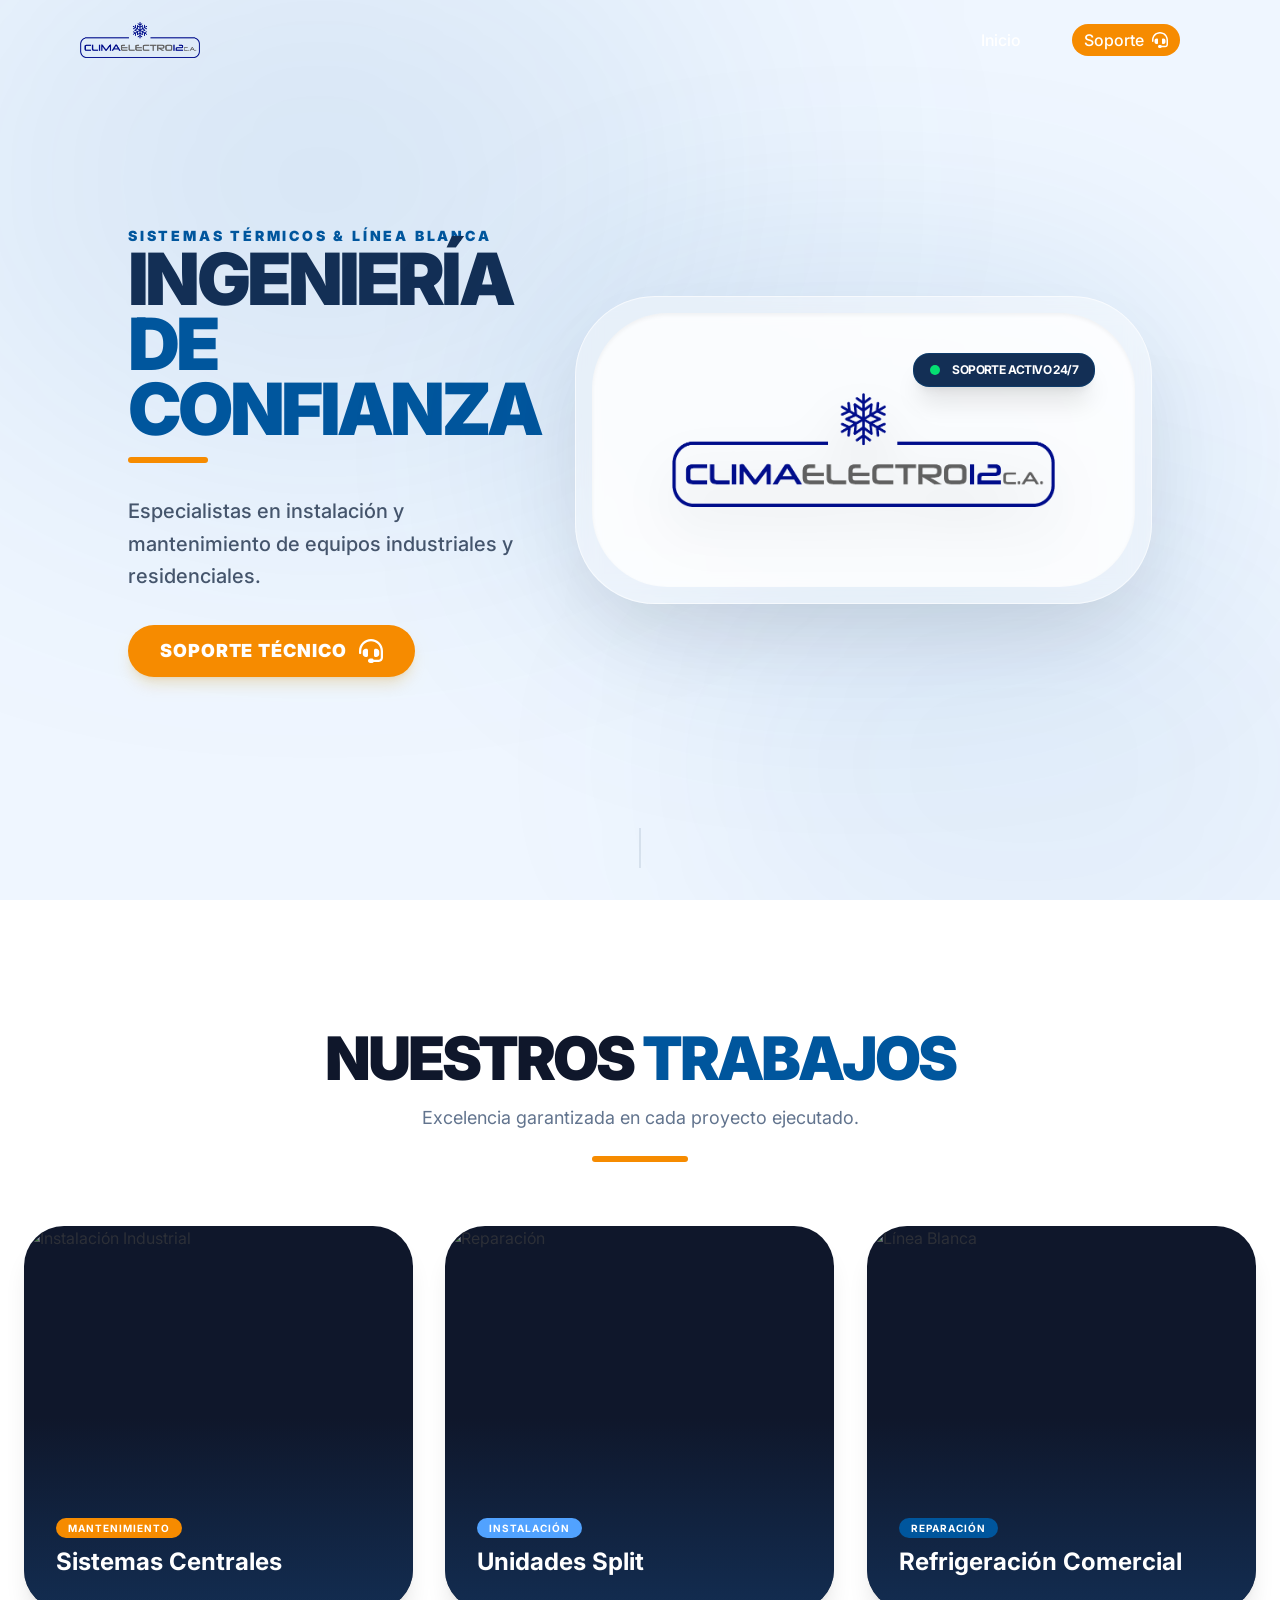
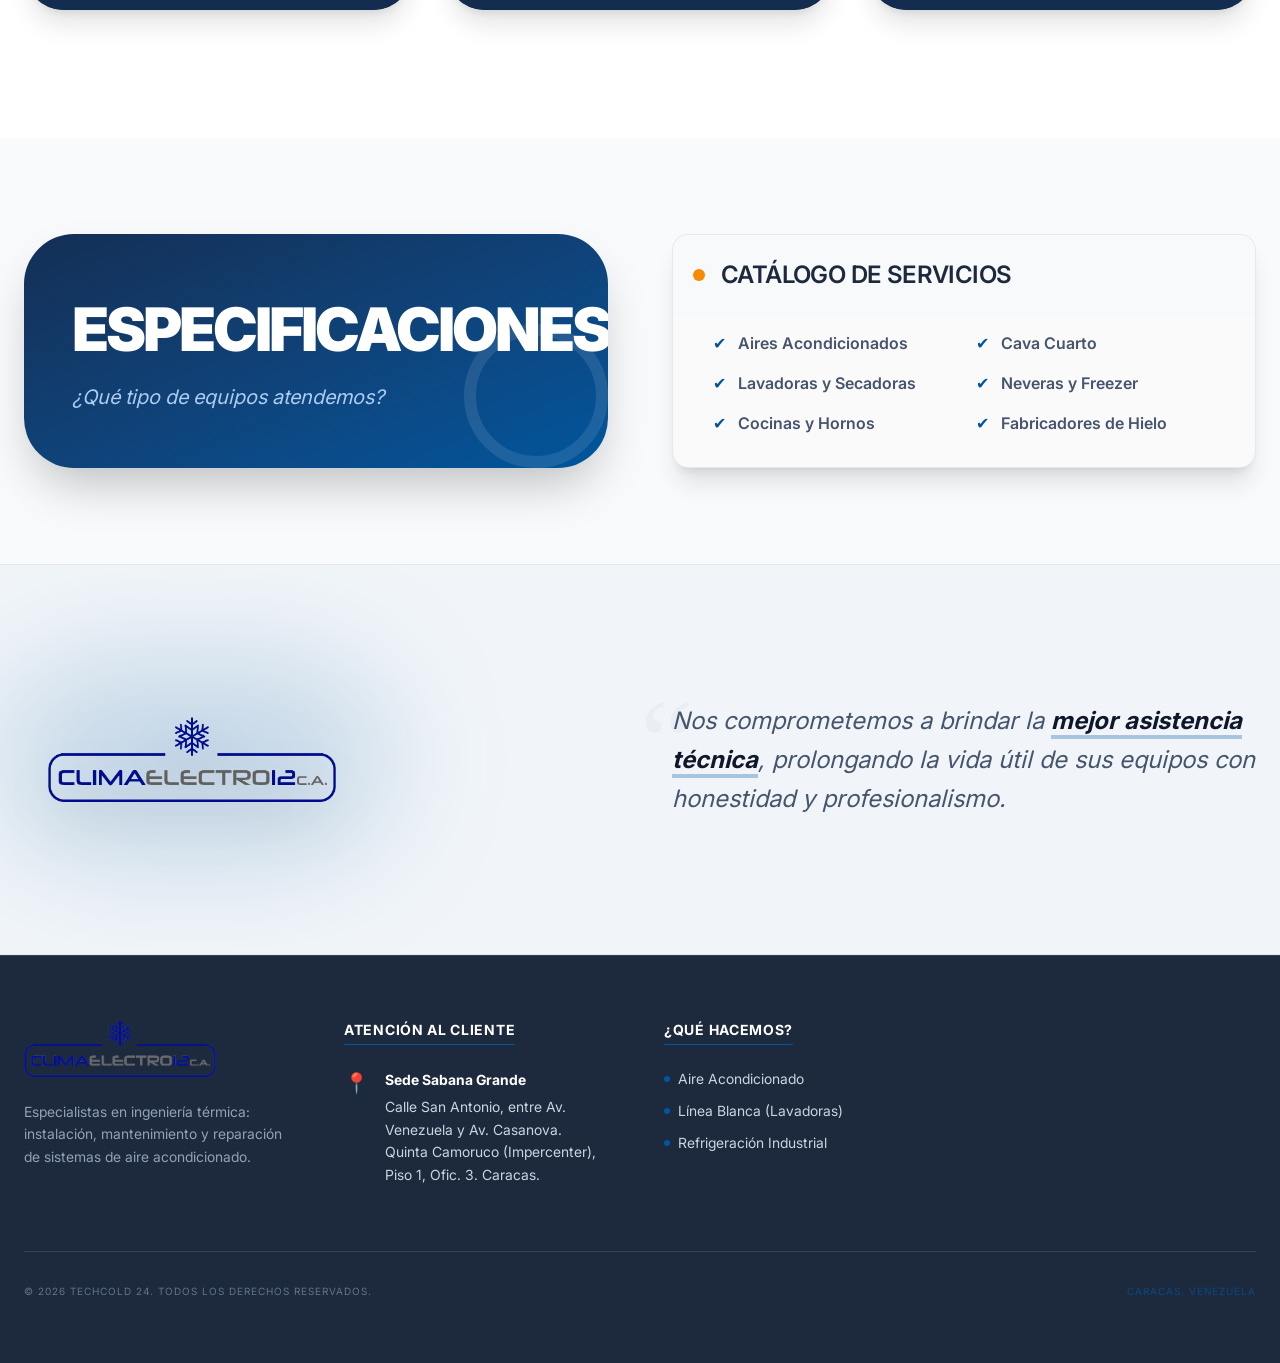
==== commit 1a81365a: "refactor" ====
--- a/index.html
+++ b/index.html
@@ -1,14 +1,13 @@
 <!doctype html>
-<html>
+<html class="scroll-smooth">
 <head>
     <meta charset="utf-8" />
     <meta name="viewport" content="width=device-width, initial-scale=1.0, minimum-scale=1.0, maximum-scale=5.0" />
 
-    <link rel="apple-touch-icon" sizes="180x180" href="src/img/icon.png">
-    <link rel="icon" type="image/png" sizes="32x32" href="src/img/icon.png">
-    <!-- <link rel="mask-icon" color="#EF7425" href="src/img/icon.png"> -->
-
-    <title>CE12</title>
+    <link rel="apple-touch-icon" sizes="180x180" href="src/img/Isologo PNG.png">
+    <link rel="icon" type="image/png" sizes="32x32" href="src/img/Isologo PNG.png">
+
+    <title>ClimaElectro12 | Portafolio de Ingeniería</title>
 
     <link href="src/output.css" rel="stylesheet">
     <link href="src/splide.min.css" rel="stylesheet">
@@ -17,623 +16,215 @@
     <script src="src/splide.min.js"></script>
     <script src="src/aos.js"></script>
     <script src="src/main.js" defer></script>
+
+    <style>
+        @keyframes pulse-slow {
+            0%, 100% { opacity: 0.6; transform: scale(1); }
+            50% { opacity: 0.9; transform: scale(1.05); }
+        }
+        .animate-pulse-slow { animation: pulse-slow 4s infinite; }
+        .perspective-1000 { perspective: 1000px; }
+    </style>
 </head>
-<body>
-    <header class="fixed top-0 right-0 left-0 z-90 transition duration-300 ease-in-out" id="contentHeader"></header>
-    <main>
-        <a href="#principal" class="transition-all duration-500 fixed right-0 bg-white z-50 mb-6 mr-6 rounded-full w-[50px] h-[50px] flex justify-center items-center shadow-xl bottom-[-100%] px-3" id="top"><svg xmlns="http://www.w3.org/2000/svg" class="ionicon" viewBox="0 0 512 512"><path fill="none" stroke="currentColor" stroke-linecap="round" stroke-linejoin="round" stroke-width="48" d="M112 328l144-144 144 144"/></svg></a>
-        <section class="w-full h-200 rounded-b-[100px] overflow-hidden relative bg-gray-950 flex items-center" id="principal">
-            <div class="bg-[url(img/    .jpg)] bg-cover bg-center absolute inset-0 w-full h-full opacity-50"></div>
-            <div class="bg-linear-to-r from-[#002356] to-transparent bg-cover absolute inset-0 w-full h-full"></div>
-            <div class="relative w-full px-5 md:px-15 lg:px-25 xl:px-35 2xl:px-50 text-3xl md:text-5xl xl:text-7xl text-white font-bold text-center xl:text-left">
-                <div data-aos="fade-up" data-aos-duration="1000">
-                    <b class="text-blue1-sitca">CLIMA</b>ELECTRO<b class="text-blue1-sitca">12</b> C.A
-                </div>   
-                <div data-aos="fade-right" data-aos-delay="100" data-aos-duration="1000">
-                    <a href="support.html" class="flex gap-2 items-center text-lg md:text-2xl text-blue1-sitca bg-white w-fit px-5 py-3 rounded-full mt-8 mx-auto xl:mx-0 relative">
-                        Contáctanos
-                        <svg xmlns="http://www.w3.org/2000/svg" class="ionicon w-10 text-yellow-sitca" viewBox="0 0 512 512"><path fill="none" stroke="currentColor" stroke-linecap="round" stroke-linejoin="round" stroke-width="32" d="M262.62 336L342 256l-79.38-80M330.97 256H170"/><path d="M256 448c106 0 192-86 192-192S362 64 256 64 64 150 64 256s86 192 192 192z" fill="none" stroke="currentColor" stroke-miterlimit="10" stroke-width="32"/></svg>
-                    </a>
-                </div>
-            </div>
-        </section>
-        <div class="w-full md:w-[700px] h-[700px] absolute -z-10">
-            <img class="object-contain w-full h-full top-[-50%] left-[-50%] absolute -z-10" src="src/img/circle-01.png" alt="circle">
-        </div>
-        <!-- <section class="-mt-40 md:-mt-20 relative px-10 md:px-0" data-aos="fade-up" data-aos-anchor-placement="top-bottom" data-aos-delay="800">
-            <div class="md:w-xl lg:w-3xl xl:w-5xl 2xl:w-7xl mx-auto flex flex-col md:flex-row gap-10 justify-center bg-white/70 backdrop-blur-3xl rounded-4xl py-10 px-5">
-                <div class="md:w-1/3 lg:w-3xs text-center">
-                    <div class="text-2xl lg:text-4xl 2xl:text-5xl font-bold mb-2"><span class="text-yellow-sitca">+</span> 180.000</div>
-                    <div class="text-base/5 lg:text-xl 2xl:text-2xl font-semibold opacity-50">Puntos de Venta vendidos</div>
-                </div>
-                <div class="md:w-1/3 lg:w-3xs text-center">
-                    <div class="text-2xl lg:text-4xl 2xl:text-5xl font-bold mb-2"><span class="text-yellow-sitca">+</span> 10M</div>
-                    <div class="text-base/5 lg:text-xl 2xl:text-2xl font-semibold opacity-50">Transacciones Procesadas</div>
-                </div>
-                <div class="md:w-1/3 lg:w-3xs text-center">
-                    <div class="text-2xl lg:text-4xl 2xl:text-5xl font-bold mb-2"><span class="text-yellow-sitca">+</span> 7</div>
-                    <div class="text-base/5 lg:text-xl 2xl:text-2xl font-semibold opacity-50">¡Años de experiencia en el mercado!</div>
-                </div>
-            </div>
-        </section> -->
-        <section class="py-15 lg:py-38 relative overflow-hidden">
-            <div class="w-full xl:w-5xl 2xl:w-7xl mx-auto px-5 md:px-10 xl:px-0">
-                <div class="grid grid-cols-1 lg:grid-cols-2 gap-10">
-                    <div>
-                        <h4 class="text-2xl lg:text-4xl 2xl:text-5xl font-bold text-center lg:text-left" data-aos="zoom-in" data-aos-duration="1000">
-                             <span class="text-blue1-sitca">CLIMA</span>ELECTRO<span class="text-blue1-sitca">12</span>C.A</h4>
-                    </div>
-                    <div>
-                        <p class="text-justify" data-aos="fade-left" data-aos-delay="200">
-                            Nos especializamos en reparaciones de aparatos electrodomesticos, dando la mejor calidad y atencion del mercado, 
-                            con una experiencia y conocimiento garantizado de cualquier imprevisto que surja dentro y fuera de su hogar.
-                        </p>
-                    </div>
-                    <div class="bg-neutral-50 rounded-4xl p-8 flex flex-col gap-6 text-center" data-aos="zoom-in" data-aos-delay="300" data-aos-duration="1000">
-                        <svg xmlns="http://www.w3.org/2000/svg" class="ionicon w-10 mx-auto" viewBox="0 0 65 65"><path class="fill-yellow-sitca" d="M52.8125 8.125H12.1875C11.1101 8.125 10.0767 8.55301 9.31488 9.31488C8.55301 10.0767 8.125 11.1101 8.125 12.1875V52.8125C8.125 53.8899 8.55301 54.9233 9.31488 55.6851C10.0767 56.447 11.1101 56.875 12.1875 56.875H52.8125C53.8899 56.875 54.9233 56.447 55.6851 55.6851C56.447 54.9233 56.875 53.8899 56.875 52.8125V12.1875C56.875 11.1101 56.447 10.0767 55.6851 9.31488C54.9233 8.55301 53.8899 8.125 52.8125 8.125ZM22.3438 40.625C22.7455 40.625 23.1382 40.7441 23.4723 40.9673C23.8063 41.1905 24.0666 41.5078 24.2204 41.8789C24.3741 42.2501 24.4143 42.6585 24.336 43.0525C24.2576 43.4466 24.0641 43.8085 23.7801 44.0926C23.496 44.3766 23.1341 44.5701 22.74 44.6485C22.346 44.7268 21.9376 44.6866 21.5664 44.5329C21.1953 44.3791 20.878 44.1188 20.6548 43.7848C20.4316 43.4507 20.3125 43.058 20.3125 42.6562C20.3125 42.1175 20.5265 41.6009 20.9074 41.2199C21.2884 40.839 21.805 40.625 22.3438 40.625ZM12.1875 12.1875H20.3125V36.9129C18.9572 37.3921 17.815 38.3349 17.0876 39.5748C16.3603 40.8147 16.0947 42.2718 16.3378 43.6886C16.5808 45.1054 17.317 46.3906 18.416 47.3172C19.5151 48.2437 20.9063 48.7519 22.3438 48.7519C23.7812 48.7519 25.1724 48.2437 26.2715 47.3172C27.3705 46.3906 28.1067 45.1054 28.3497 43.6886C28.5928 42.2718 28.3272 40.8147 27.5999 39.5748C26.8725 38.3349 25.7303 37.3921 24.375 36.9129V29.2779L36.5625 41.4654V52.8125H12.1875V12.1875ZM52.8125 52.8125H40.625V40.625C40.6252 40.3582 40.5728 40.0939 40.4709 39.8473C40.369 39.6008 40.2194 39.3767 40.0309 39.1879L24.375 23.5346V12.1875H32.5V18.2812C32.4998 18.5481 32.5522 18.8123 32.6541 19.0589C32.756 19.3055 32.9056 19.5296 33.0941 19.7184L37.1566 23.7809C36.7632 24.6 36.5601 25.4975 36.5625 26.4062C36.5625 27.6115 36.9199 28.7896 37.5895 29.7918C38.2591 30.7939 39.2108 31.5749 40.3243 32.0361C41.4378 32.4974 42.663 32.618 43.8451 32.3829C45.0272 32.1478 46.113 31.5674 46.9652 30.7152C47.8174 29.863 48.3978 28.7772 48.6329 27.5951C48.868 26.413 48.7474 25.1878 48.2861 24.0743C47.8249 22.9608 47.0439 22.0091 46.0418 21.3395C45.0396 20.6699 43.8615 20.3125 42.6562 20.3125C41.7473 20.3109 40.8498 20.5149 40.0309 20.9092L36.5625 17.4408V12.1875H52.8125V52.8125ZM42.6562 24.375C43.058 24.375 43.4507 24.4941 43.7848 24.7173C44.1188 24.9405 44.3791 25.2578 44.5329 25.6289C44.6866 26.0001 44.7268 26.4085 44.6485 26.8025C44.5701 27.1966 44.3766 27.5585 44.0926 27.8426C43.8085 28.1266 43.4466 28.3201 43.0525 28.3985C42.6585 28.4768 42.2501 28.4366 41.8789 28.2829C41.5078 28.1291 41.1905 27.8688 40.9673 27.5348C40.7441 27.2007 40.625 26.808 40.625 26.4062C40.625 25.8675 40.839 25.3509 41.2199 24.9699C41.6009 24.589 42.1175 24.375 42.6562 24.375Z"/></svg>
-                        <h6 class="text-xl font-semibold">Experiencia Avanzada</h6>  
-                        <p>Implementamos tecnicas de punta en todos nuestros procesos de reparacion para ofrecerte soluciones rapidas y eficientes.</p>
-                    </div>
-                    <div class="bg-neutral-50 rounded-4xl p-8 flex flex-col gap-6 text-center" data-aos="zoom-in" data-aos-delay="400" data-aos-duration="1000">
-                        <svg xmlns="http://www.w3.org/2000/svg" class="ionicon w-10 mx-auto" viewBox="0 0 65 65"><path class="fill-yellow-sitca" d="M11 5.5L9.874 6.562L7.062 9.374L6 10.5L6.812 11.812L11 18.812L11.562 19.812H17.44L25.44 27.75C18.292 34.93 9.198 44.054 8.878 44.376C5.744 47.508 5.738 52.64 8.938 55.626C12.064 58.71 17.158 58.79 20.128 55.626L20.188 55.562L32.5 43.188L44.876 55.624L45.062 55.75C48.202 58.71 53.196 58.75 56.126 55.624V55.564H56.186C59.25 52.43 59.282 47.336 56.126 44.374L56.062 44.314L45.626 33.938C52.648 33.282 58.148 27.352 58.25 20.188H58.312C58.32 20.148 58.312 20.102 58.312 20.062V20C58.508 17.688 58.008 15.476 56.812 13.562L55.44 11.44L46.126 20.752L43.314 17.814L52.814 8.314L50.064 7.19C48.3103 6.41666 46.4166 6.01163 44.5 6C36.812 6 30.5 12.312 30.5 20C30.5 20.836 30.68 21.562 30.812 22.312C29.938 23.188 29.282 23.906 28.25 24.938L20.312 17V11.062L19.312 10.5L12.312 6.312L11 5.5ZM44.5 10C44.78 10 44.976 10.164 45.25 10.188L37.688 17.75L39.062 19.188L44.688 25L46.062 26.438L54 18.5C54.04 18.96 54.368 19.296 54.312 19.812V20C54.312 25.508 49.82 30 44.312 30C43.578 30 42.688 29.828 41.688 29.624L40.624 29.438L39.874 30.188L17.314 52.812H17.25V52.876C15.83 54.43 13.344 54.468 11.688 52.812V52.75H11.624C10.07 51.33 10.032 48.844 11.688 47.188C12.446 46.428 27.124 31.624 34.312 24.438L35.126 23.626L34.812 22.5C34.6206 21.6799 34.516 20.842 34.5 20C34.5 14.492 38.992 10 44.5 10ZM11.624 10.5L16.312 13.376V15.376L15.876 15.812H13.876L11 11.126L11.624 10.5ZM40.874 34.812L53.314 47.188V47.25H53.374C54.93 48.67 54.968 51.156 53.314 52.812H53.25V52.876C51.83 54.43 49.344 54.468 47.688 52.812L35.312 40.376L40.874 34.812Z"/></svg>
-                        <h6 class="text-xl font-semibold">Soporte Técnico Especializado</h6>  
-                        <p>Nuestro equipo de soporte técnico está compuesto por profesionales altamente capacitados y con experiencia en el sector.</p>
-                    </div>
-                    <!-- <div class="lg:col-span-2 bg-neutral-50 rounded-4xl p-8 flex items-center flex-col lg:flex-row gap-6 text-center" data-aos="zoom-in" data-aos-delay="200" data-aos-duration="1000">
-                        <img class="w-70 lg:w-100 " src="src/img/alliance.png" alt="Sitca">
-                        <p>Hemos establecido alianzas con empresas líderes en el mercado para ofrecerte un valor añadido significativo.</p>
-                    </div> -->
-                </div>
-            </div>
-        </section>
-        <section class="pb-10 lg:pb-30">
-            <div class="w-full xl:w-5xl 2xl:w-7xl mx-auto text-center px-5 md:px-10 xl:px-0">
-                <h4 class="text-2xl lg:text-4xl 2xl:text-5xl font-bold">¡Ofrecemos alta cantidad de soluciones para electrodomesticos!</h4>
-                <p class="opacity-50">En CLIMAELECTRO12 ofrecemos soluciones para los electrodomesticos tanto anticuados como modernos.</p>
-            </div>
-        </section>
-        <!-- <section class="bg-neutral-50 flex flex-col lg:flex-row xl:gap-10">
-            <div class="flex justify-end w-full lg:w-[40%] py-10 lg:py-20 px-10 lg:px-10"> 
-                <div class="custom-pagination index-button w-full lg:w-xs grid grid-cols-5 lg:grid-cols-1 gap-5 justify-items-center" data-aos="fade-right" data-aos-duration="1000">
-                </div>
-            </div>
-            <div class="bg-linear-to-bl from-blue1-sitca to-blue2-sitca w-full lg:w-[60%] py-10 px-10 lg:rounded-l-4xl flex justify-start text-white">
-                <div class="splide w-full xl:w-150 flex items-center">
-                    <div class="splide__track">
-                        <ul class="splide__list">
-                            <li class="splide__slide">
-                                <div class="grid grid-cols-1 md:grid-cols-2 gap-10">
-                                    <div class="flex flex-col gap-3">
-                                        <div class="bg-white/10 h-[250px] lg:h-[340px] rounded-3xl p-10 flex justify-center">
-                                            <img src="src/img/pos-1.png" alt="Aisino A75" class="h-full">
-                                        </div>  
-                                        <div>
-                                            <h5 class="text-2xl 2xl:text-3xl font-semibold text-center">AIRES ACONDICIONADOS</h5>
-                                            <p class="font-light text-center opacity-50">
-                                                Punto de venta
-                                            </p>
-                                        </div>
-                                    </div>
-                                    <div class="flex flex-col gap-3">
-                                        <h6 class="font-semibold">Características</h6>
-                                        <p class="font-light text-white/60">Dispositivo con pantalla táctil de alta resolución e impresora integrada. Procesamiento en tiempo real y múltiples servicios.</p>
-                                        <div class="flex gap-3 data-pos">
-                                            <div class="w-5">
-                                                <svg xmlns="http://www.w3.org/2000/svg" class="ionicon text-white/50" viewBox="0 0 512 512"><rect x="48" y="96" width="416" height="320" rx="56" ry="56" fill="none" stroke="currentColor" stroke-linecap="round" stroke-linejoin="round" stroke-width="32"/><path fill="none" stroke="currentColor" stroke-linejoin="round" stroke-width="60" d="M48 192h416M128 300h48v20h-48z"/></svg>
-                                            </div>
-                                            <p>Contactless</p>
-                                        </div>
-                                        <div class="flex gap-3 data-pos">
-                                            <div class="w-5">
-                                                <svg xmlns="http://www.w3.org/2000/svg" class="ionicon text-white/50" viewBox="0 0 512 512"><circle cx="256" cy="256.02" r="32" class="fill-white/50"/><path d="M184.25 192.25a96 96 0 000 127.52M327.77 319.77a96 96 0 000-127.52M133.28 141.28a168 168 0 000 229.44M378.72 370.72a168 168 0 000-229.44M435 416a240.34 240.34 0 000-320M77 96a240.34 240.34 0 000 320" fill="none" stroke="currentColor" stroke-linecap="round" stroke-linejoin="round" stroke-width="32"/></svg>
-                                            </div>
-                                            <p>Inalámbrico</p>
-                                        </div>
-                                        <div class="flex gap-3 data-pos">
-                                            <div class="w-5">
-                                                <svg xmlns="http://www.w3.org/2000/svg" class="ionicon text-white/50" viewBox="0 0 512 512"><path d="M332.41 310.59a115 115 0 00-152.8 0M393.46 249.54a201.26 201.26 0 00-274.92 0M447.72 182.11a288 288 0 00-383.44 0" fill="none" stroke="currentColor" stroke-linecap="round" stroke-linejoin="round" stroke-width="32"/><path d="M256 416a32 32 0 1132-32 32 32 0 01-32 32z" class="fill-white/50"/></svg>
-                                            </div>
-                                            <p>Wi-Fi</p>
-                                        </div>
-                                        <div class="flex gap-3 data-pos">
-                                            <div class="w-5">
-                                                <svg xmlns="http://www.w3.org/2000/svg" class="ionicon text-white/50" viewBox="0 0 512 512"><path d="M256 48C141.13 48 48 141.13 48 256s93.13 208 208 208 208-93.13 208-208S370.87 48 256 48z" fill="none" stroke="currentColor" stroke-miterlimit="10" stroke-width="32"/><path d="M256 48c-58.07 0-112.67 93.13-112.67 208S197.93 464 256 464s112.67-93.13 112.67-208S314.07 48 256 48z" fill="none" stroke="currentColor" stroke-miterlimit="10" stroke-width="32"/><path d="M117.33 117.33c38.24 27.15 86.38 43.34 138.67 43.34s100.43-16.19 138.67-43.34M394.67 394.67c-38.24-27.15-86.38-43.34-138.67-43.34s-100.43 16.19-138.67 43.34" fill="none" stroke="currentColor" stroke-linecap="round" stroke-linejoin="round" stroke-width="32"/><path fill="none" stroke="currentColor" stroke-miterlimit="10" stroke-width="32" d="M256 48v416M464 256H48"/></svg>
-                                            </div>
-                                            <p>Global Band</p>
-                                        </div>
-                                        <div class="flex gap-3 data-pos">
-                                            <div class="w-5">
-                                                <svg xmlns="http://www.w3.org/2000/svg" class="ionicon text-white/50" viewBox="0 0 512 512"><rect x="48" y="48" width="176" height="176" rx="20" ry="20" fill="none" stroke="currentColor" stroke-linecap="round" stroke-linejoin="round" stroke-width="32"/><rect x="288" y="48" width="176" height="176" rx="20" ry="20" fill="none" stroke="currentColor" stroke-linecap="round" stroke-linejoin="round" stroke-width="32"/><rect x="48" y="288" width="176" height="176" rx="20" ry="20" fill="none" stroke="currentColor" stroke-linecap="round" stroke-linejoin="round" stroke-width="32"/><rect x="288" y="288" width="176" height="176" rx="20" ry="20" fill="none" stroke="currentColor" stroke-linecap="round" stroke-linejoin="round" stroke-width="32"/></svg>
-                                            </div>
-                                            <p>Recargas de servicios</p>
-                                        </div>
-                                        <div class="flex gap-3 data-pos">
-                                            <div class="w-5">
-                                                <svg xmlns="http://www.w3.org/2000/svg" class="ionicon text-white/50" viewBox="0 0 512 512"><ellipse cx="256" cy="128" rx="192" ry="80" fill="none" stroke="currentColor" stroke-linecap="round" stroke-miterlimit="10" stroke-width="32"/><path d="M448 214c0 44.18-86 80-192 80S64 258.18 64 214M448 300c0 44.18-86 80-192 80S64 344.18 64 300" fill="none" stroke="currentColor" stroke-linecap="round" stroke-miterlimit="10" stroke-width="32"/><path d="M64 127.24v257.52C64 428.52 150 464 256 464s192-35.48 192-79.24V127.24" fill="none" stroke="currentColor" stroke-linecap="round" stroke-miterlimit="10" stroke-width="32"/></svg>
-                                            </div>
-                                            <p>Dual-Band</p>
-                                        </div>
-                                        <div class="flex gap-3 data-pos">
-                                            <div class="w-5">
-                                                <svg xmlns="http://www.w3.org/2000/svg" class="ionicon text-white/50" viewBox="0 0 512 512"><rect x="128" y="16" width="256" height="480" rx="48" ry="48" fill="none" stroke="currentColor" stroke-linecap="round" stroke-linejoin="round" stroke-width="32"/><path d="M176 16h24a8 8 0 018 8h0a16 16 0 0016 16h64a16 16 0 0016-16h0a8 8 0 018-8h24" fill="none" stroke="currentColor" stroke-linecap="round" stroke-linejoin="round" stroke-width="32"/></svg>
-                                            </div>
-                                            <p>Pantalla táctil</p>
-                                        </div>
-                                        <div class="flex gap-3 data-pos">
-                                            <div class="w-5">
-                                                <svg xmlns="http://www.w3.org/2000/svg" class="ionicon text-white/50" viewBox="0 0 512 512"><path d="M384 368h24a40.12 40.12 0 0040-40V168a40.12 40.12 0 00-40-40H104a40.12 40.12 0 00-40 40v160a40.12 40.12 0 0040 40h24" fill="none" stroke="currentColor" stroke-linejoin="round" stroke-width="32"/><rect x="128" y="240" width="256" height="208" rx="24.32" ry="24.32" fill="none" stroke="currentColor" stroke-linejoin="round" stroke-width="32"/><path d="M384 128v-24a40.12 40.12 0 00-40-40H168a40.12 40.12 0 00-40 40v24" fill="none" stroke="currentColor" stroke-linejoin="round" stroke-width="32"/><circle cx="392" cy="184" r="24" class="fill-white/50"/></svg>
-                                            </div>
-                                            <p>Impresora</p>
-                                        </div>
-                                    </div>
+<body class="min-h-screen text-neutral-700 bg-white font-sans">
+<header class="fixed top-0 right-0 left-0 z-90 transition duration-300 ease-in-out" id="contentHeader"></header>
+
+<main>
+    <section class="w-full h-screen relative bg-blue-50 flex items-center overflow-hidden" id="principal">
+
+        <div class="absolute inset-0 z-0">
+            <div class="absolute top-[-10%] left-[-5%] w-[60%] h-[60%] bg-blue1-sitca/10 rounded-full blur-[140px] animate-pulse"></div>
+            <div class="absolute bottom-[-10%] right-[-5%] w-[50%] h-[50%] bg-blue1-sitca/5 rounded-full blur-[120px]"></div>
+
+            <div class="absolute inset-0 opacity-[0.2]" style="background-image: radial-gradient(#132F55 0.5px, transparent 0.5px); background-size: 30px 30px;"></div>
+        </div>
+
+        <div class="relative w-full max-w-[1800px] mx-auto px-8 md:px-20 lg:px-32 z-10">
+            <div class="grid grid-cols-1 lg:grid-cols-12 gap-12 items-center">
+
+                <div class="lg:col-span-5 flex flex-col items-center lg:items-start space-y-8 order-2 lg:order-1" data-aos="fade-right" data-aos-duration="1200">
+
+                    <div class="space-y-4 text-center lg:text-left">
+                        <span class="text-blue1-sitca font-black uppercase tracking-[0.2em] text-xs md:text-sm">Sistemas Térmicos & Línea Blanca</span>
+                        <h1 class="text-blue2-sitca text-5xl md:text-7xl font-black leading-[0.9] tracking-tighter">
+                            INGENIERÍA <br>
+                            <span class="text-blue1-sitca">DE CONFIANZA</span>
+                        </h1>
+                        <div class="h-1.5 w-20 bg-yellow-sitca rounded-full mx-auto lg:mx-0"></div>
+                    </div>
+
+                    <p class="text-slate-600 text-lg md:text-xl leading-relaxed max-w-md text-center lg:text-left font-medium">
+                        Especialistas en instalación y mantenimiento de equipos industriales y residenciales.
+                    </p>
+
+                    <div class="flex justify-center lg:justify-start">
+                        <a href="support.html" class="group flex gap-3 items-center bg-yellow-sitca hover:bg-blue2-sitca text-white px-8 py-3 rounded-full shadow-lg shadow-yellow-600/20 transition-all duration-500 hover:scale-105">
+                            <span class="font-black text-lg uppercase tracking-wider text-white">Soporte Técnico</span>
+                            <svg xmlns="http://www.w3.org/2000/svg" viewBox="0 0 512 512" class="w-6 fill-white group-hover:rotate-12 transition-transform">
+                                <path d="M256 48C141.1 48 48 141.1 48 256l0 40c0 13.3-10.7 24-24 24s-24-10.7-24-24l0-40C0 114.6 114.6 0 256 0S512 114.6 512 256l0 144.1c0 48.6-39.4 88-88.1 88L313.6 488c-8.3 14.3-23.8 24-41.6 24l-32 0c-26.5 0-48-21.5-48-48s21.5-48 48-48l32 0c17.8 0 33.3 9.7 41.6 24l110.4 .1c22.1 0 40-17.9 40-40L464 256c0-114.9-93.1-208-208-208zM144 208l16 0c17.7 0 32 14.3 32 32l0 112c0 17.7-14.3 32-32 32l-16 0c-35.3 0-64-28.7-64-64l0-48c0-35.3 28.7-64 64-64zm224 0c35.3 0 64 28.7 64 64l0 48c0 35.3-28.7 64-64 64l-16 0c-17.7 0-32-14.3-32-32l0-112c0-17.7 14.3-32 32-32l16 0z"/>
+                            </svg>
+                        </a>
+                    </div>
+                </div>
+
+                <div class="lg:col-span-7 flex justify-center lg:justify-end order-1 lg:order-2" data-aos="zoom-in" data-aos-duration="1500">
+                    <div class="relative group">
+
+                        <div class="absolute -inset-10 bg-blue1-sitca/10 rounded-full blur-[100px] group-hover:bg-blue1-sitca/20 transition-all duration-1000"></div>
+
+                        <div class="relative z-10 p-2 md:p-4 bg-white/40 rounded-[80px] backdrop-blur-md border border-white/60 shadow-[0_40px_80px_-15px_rgba(0,0,0,0.1)] transition-all duration-700 group-hover:scale-[1.02]">
+
+                            <div class="bg-white/80 rounded-[76px] p-12 md:p-20 shadow-inner relative overflow-hidden">
+                                <img src="src/img/Isologo PNG.png"
+                                     alt="ClimaElectro12"
+                                     class="relative w-[280px] md:w-[420px] lg:w-[500px] drop-shadow-2xl transition-all duration-700 group-hover:scale-105">
+
+                                <div class="absolute inset-0 overflow-hidden pointer-events-none">
+                                    <div class="absolute top-0 -left-[150%] w-full h-full
+                                            bg-gradient-to-r from-transparent via-white/50 to-transparent
+                                            -skew-x-12 transition-all duration-[1500ms]
+                                            group-hover:left-[150%]"></div>
                                 </div>
-                            </li>
-                            <li class="splide__slide">
-                                <div class="grid grid-cols-1 md:grid-cols-2 gap-10">
-                                    <div class="flex flex-col gap-3">
-                                        <div class="bg-white/10 h-[250px] lg:h-[340px] rounded-3xl p-10 flex justify-center">
-                                            <img src="src/img/pos-2.png" alt="Aisino A80" class="h-full">
-                                        </div>
-                                        <div>
-                                            <h5 class="text-2xl 2xl:text-3xl font-semibold text-center">LAVADORAS</h5>
-                                            <p class="font-light text-center opacity-50">
-                                                Punto de venta
-                                            </p>
-                                        </div>
-                                    </div>
-                                    <div class="flex flex-col gap-3">
-                                        <h6 class="font-semibold">Características</h6>
-                                        <p class="font-light text-white/60">Diseño ligero y pantalla táctil con ticket digital. Ideal para negocios en movimiento.</p>
-                                        <div class="flex gap-3 data-pos">
-                                            <div class="w-5">
-                                                <svg xmlns="http://www.w3.org/2000/svg" class="ionicon text-white/50" viewBox="0 0 512 512"><rect x="48" y="96" width="416" height="320" rx="56" ry="56" fill="none" stroke="currentColor" stroke-linecap="round" stroke-linejoin="round" stroke-width="32"/><path fill="none" stroke="currentColor" stroke-linejoin="round" stroke-width="60" d="M48 192h416M128 300h48v20h-48z"/></svg>
-                                            </div>
-                                            <p>Contactless</p>
-                                        </div>
-                                        <div class="flex gap-3 data-pos">
-                                            <div class="w-5">
-                                                <svg xmlns="http://www.w3.org/2000/svg" class="ionicon text-white/50" viewBox="0 0 512 512"><circle cx="256" cy="256.02" r="32" class="fill-white/50"/><path d="M184.25 192.25a96 96 0 000 127.52M327.77 319.77a96 96 0 000-127.52M133.28 141.28a168 168 0 000 229.44M378.72 370.72a168 168 0 000-229.44M435 416a240.34 240.34 0 000-320M77 96a240.34 240.34 0 000 320" fill="none" stroke="currentColor" stroke-linecap="round" stroke-linejoin="round" stroke-width="32"/></svg>
-                                            </div>
-                                            <p>Inalámbrico</p>
-                                        </div>
-                                        <div class="flex gap-3 data-pos">
-                                            <div class="w-5">
-                                                <svg xmlns="http://www.w3.org/2000/svg" class="ionicon text-white/50" viewBox="0 0 512 512"><path d="M332.41 310.59a115 115 0 00-152.8 0M393.46 249.54a201.26 201.26 0 00-274.92 0M447.72 182.11a288 288 0 00-383.44 0" fill="none" stroke="currentColor" stroke-linecap="round" stroke-linejoin="round" stroke-width="32"/><path d="M256 416a32 32 0 1132-32 32 32 0 01-32 32z" class="fill-white/50"/></svg>
-                                            </div>
-                                            <p>Wi-Fi</p>
-                                        </div>
-                                        <div class="flex gap-3 data-pos">
-                                            <div class="w-5">
-                                                <svg xmlns="http://www.w3.org/2000/svg" class="ionicon text-white/50" viewBox="0 0 512 512"><path d="M256 48C141.13 48 48 141.13 48 256s93.13 208 208 208 208-93.13 208-208S370.87 48 256 48z" fill="none" stroke="currentColor" stroke-miterlimit="10" stroke-width="32"/><path d="M256 48c-58.07 0-112.67 93.13-112.67 208S197.93 464 256 464s112.67-93.13 112.67-208S314.07 48 256 48z" fill="none" stroke="currentColor" stroke-miterlimit="10" stroke-width="32"/><path d="M117.33 117.33c38.24 27.15 86.38 43.34 138.67 43.34s100.43-16.19 138.67-43.34M394.67 394.67c-38.24-27.15-86.38-43.34-138.67-43.34s-100.43 16.19-138.67 43.34" fill="none" stroke="currentColor" stroke-linecap="round" stroke-linejoin="round" stroke-width="32"/><path fill="none" stroke="currentColor" stroke-miterlimit="10" stroke-width="32" d="M256 48v416M464 256H48"/></svg>
-                                            </div>
-                                            <p>Global Band</p>
-                                        </div>
-                                        <div class="flex gap-3 data-pos">
-                                            <div class="w-5">
-                                                <svg xmlns="http://www.w3.org/2000/svg" class="ionicon text-white/50" viewBox="0 0 512 512"><rect x="48" y="48" width="176" height="176" rx="20" ry="20" fill="none" stroke="currentColor" stroke-linecap="round" stroke-linejoin="round" stroke-width="32"/><rect x="288" y="48" width="176" height="176" rx="20" ry="20" fill="none" stroke="currentColor" stroke-linecap="round" stroke-linejoin="round" stroke-width="32"/><rect x="48" y="288" width="176" height="176" rx="20" ry="20" fill="none" stroke="currentColor" stroke-linecap="round" stroke-linejoin="round" stroke-width="32"/><rect x="288" y="288" width="176" height="176" rx="20" ry="20" fill="none" stroke="currentColor" stroke-linecap="round" stroke-linejoin="round" stroke-width="32"/></svg>
-                                            </div>
-                                            <p>Recargas de servicios</p>
-                                        </div>
-                                        <div class="flex gap-3 data-pos">
-                                            <div class="w-5">
-                                                <svg xmlns="http://www.w3.org/2000/svg" class="ionicon text-white/50" viewBox="0 0 512 512"><ellipse cx="256" cy="128" rx="192" ry="80" fill="none" stroke="currentColor" stroke-linecap="round" stroke-miterlimit="10" stroke-width="32"/><path d="M448 214c0 44.18-86 80-192 80S64 258.18 64 214M448 300c0 44.18-86 80-192 80S64 344.18 64 300" fill="none" stroke="currentColor" stroke-linecap="round" stroke-miterlimit="10" stroke-width="32"/><path d="M64 127.24v257.52C64 428.52 150 464 256 464s192-35.48 192-79.24V127.24" fill="none" stroke="currentColor" stroke-linecap="round" stroke-miterlimit="10" stroke-width="32"/></svg>
-                                            </div>
-                                            <p>Dual-Band</p>
-                                        </div>
-                                        <div class="flex gap-3 data-pos">
-                                            <div class="w-5">
-                                                <svg xmlns="http://www.w3.org/2000/svg" class="ionicon text-white/50" viewBox="0 0 512 512"><rect x="128" y="16" width="256" height="480" rx="48" ry="48" fill="none" stroke="currentColor" stroke-linecap="round" stroke-linejoin="round" stroke-width="32"/><path d="M176 16h24a8 8 0 018 8h0a16 16 0 0016 16h64a16 16 0 0016-16h0a8 8 0 018-8h24" fill="none" stroke="currentColor" stroke-linecap="round" stroke-linejoin="round" stroke-width="32"/></svg>
-                                            </div>
-                                            <p>Pantalla táctil</p>
-                                        </div>
-                                    </div>
-                                </div>
-                            </li>
-                            <li class="splide__slide">
-                                <div class="grid grid-cols-1 md:grid-cols-2 gap-10">
-                                    <div class="flex flex-col gap-3">
-                                        <div class="bg-white/10 h-[250px] lg:h-[340px] rounded-3xl p-10 flex justify-center">
-                                            <img src="src/img/pos-3.png" alt="AMP 8200" class="h-full">
-                                        </div>
-                                        <div>
-                                            <h5 class="text-2xl 2xl:text-3xl font-semibold text-center">NEVERAS</h5>
-                                            <p class="font-light text-center opacity-50">
-                                                Punto de venta
-                                            </p>
-                                        </div>
-                                    </div>
-                                    <div class="flex flex-col gap-3">
-                                        <h6 class="font-semibold">Características</h6>
-                                        <p class="font-light text-white/60">Alta resolución, impresora integrada y procesamiento en tiempo real.</p>
-                                        <div class="flex gap-3 data-pos">
-                                            <div class="w-5">
-                                                <svg xmlns="http://www.w3.org/2000/svg" class="ionicon text-white/50" viewBox="0 0 512 512"><rect x="48" y="96" width="416" height="320" rx="56" ry="56" fill="none" stroke="currentColor" stroke-linecap="round" stroke-linejoin="round" stroke-width="32"/><path fill="none" stroke="currentColor" stroke-linejoin="round" stroke-width="60" d="M48 192h416M128 300h48v20h-48z"/></svg>
-                                            </div>
-                                            <p>Contactless</p>
-                                        </div>
-                                        <div class="flex gap-3 data-pos">
-                                            <div class="w-5">
-                                                <svg xmlns="http://www.w3.org/2000/svg" class="ionicon text-white/50" viewBox="0 0 512 512"><circle cx="256" cy="256.02" r="32" class="fill-white/50"/><path d="M184.25 192.25a96 96 0 000 127.52M327.77 319.77a96 96 0 000-127.52M133.28 141.28a168 168 0 000 229.44M378.72 370.72a168 168 0 000-229.44M435 416a240.34 240.34 0 000-320M77 96a240.34 240.34 0 000 320" fill="none" stroke="currentColor" stroke-linecap="round" stroke-linejoin="round" stroke-width="32"/></svg>
-                                            </div>
-                                            <p>Inalámbrico</p>
-                                        </div>
-                                        <div class="flex gap-3 data-pos">
-                                            <div class="w-5">
-                                                <svg xmlns="http://www.w3.org/2000/svg" class="ionicon text-white/50" viewBox="0 0 512 512"><path d="M332.41 310.59a115 115 0 00-152.8 0M393.46 249.54a201.26 201.26 0 00-274.92 0M447.72 182.11a288 288 0 00-383.44 0" fill="none" stroke="currentColor" stroke-linecap="round" stroke-linejoin="round" stroke-width="32"/><path d="M256 416a32 32 0 1132-32 32 32 0 01-32 32z" class="fill-white/50"/></svg>
-                                            </div>
-                                            <p>Wi-Fi</p>
-                                        </div>
-                                        <div class="flex gap-3 data-pos">
-                                            <div class="w-5">
-                                                <svg xmlns="http://www.w3.org/2000/svg" class="ionicon text-white/50" viewBox="0 0 512 512"><path d="M256 48C141.13 48 48 141.13 48 256s93.13 208 208 208 208-93.13 208-208S370.87 48 256 48z" fill="none" stroke="currentColor" stroke-miterlimit="10" stroke-width="32"/><path d="M256 48c-58.07 0-112.67 93.13-112.67 208S197.93 464 256 464s112.67-93.13 112.67-208S314.07 48 256 48z" fill="none" stroke="currentColor" stroke-miterlimit="10" stroke-width="32"/><path d="M117.33 117.33c38.24 27.15 86.38 43.34 138.67 43.34s100.43-16.19 138.67-43.34M394.67 394.67c-38.24-27.15-86.38-43.34-138.67-43.34s-100.43 16.19-138.67 43.34" fill="none" stroke="currentColor" stroke-linecap="round" stroke-linejoin="round" stroke-width="32"/><path fill="none" stroke="currentColor" stroke-miterlimit="10" stroke-width="32" d="M256 48v416M464 256H48"/></svg>
-                                            </div>
-                                            <p>Global Band</p>
-                                        </div>
-                                        <div class="flex gap-3 data-pos">
-                                            <div class="w-5">
-                                                <svg xmlns="http://www.w3.org/2000/svg" class="ionicon text-white/50" viewBox="0 0 512 512"><rect x="48" y="48" width="176" height="176" rx="20" ry="20" fill="none" stroke="currentColor" stroke-linecap="round" stroke-linejoin="round" stroke-width="32"/><rect x="288" y="48" width="176" height="176" rx="20" ry="20" fill="none" stroke="currentColor" stroke-linecap="round" stroke-linejoin="round" stroke-width="32"/><rect x="48" y="288" width="176" height="176" rx="20" ry="20" fill="none" stroke="currentColor" stroke-linecap="round" stroke-linejoin="round" stroke-width="32"/><rect x="288" y="288" width="176" height="176" rx="20" ry="20" fill="none" stroke="currentColor" stroke-linecap="round" stroke-linejoin="round" stroke-width="32"/></svg>
-                                            </div>
-                                            <p>Recargas de servicios</p>
-                                        </div>
-                                        <div class="flex gap-3 data-pos">
-                                            <div class="w-5">
-                                                <svg xmlns="http://www.w3.org/2000/svg" class="ionicon text-white/50" viewBox="0 0 512 512"><ellipse cx="256" cy="128" rx="192" ry="80" fill="none" stroke="currentColor" stroke-linecap="round" stroke-miterlimit="10" stroke-width="32"/><path d="M448 214c0 44.18-86 80-192 80S64 258.18 64 214M448 300c0 44.18-86 80-192 80S64 344.18 64 300" fill="none" stroke="currentColor" stroke-linecap="round" stroke-miterlimit="10" stroke-width="32"/><path d="M64 127.24v257.52C64 428.52 150 464 256 464s192-35.48 192-79.24V127.24" fill="none" stroke="currentColor" stroke-linecap="round" stroke-miterlimit="10" stroke-width="32"/></svg>
-                                            </div>
-                                            <p>Dual-Band</p>
-                                        </div>
-                                        <div class="flex gap-3 data-pos">
-                                            <div class="w-5">
-                                                <svg xmlns="http://www.w3.org/2000/svg" class="ionicon text-white/50" viewBox="0 0 512 512"><rect x="128" y="16" width="256" height="480" rx="48" ry="48" fill="none" stroke="currentColor" stroke-linecap="round" stroke-linejoin="round" stroke-width="32"/><path d="M176 16h24a8 8 0 018 8h0a16 16 0 0016 16h64a16 16 0 0016-16h0a8 8 0 018-8h24" fill="none" stroke="currentColor" stroke-linecap="round" stroke-linejoin="round" stroke-width="32"/></svg>
-                                            </div>
-                                            <p>Pantalla táctil</p>
-                                        </div>
-                                    </div>
-                                </div>
-                            </li>
-                            <li class="splide__slide">
-                                <div class="grid grid-cols-1 md:grid-cols-2 gap-10">
-                                    <div class="flex flex-col gap-3">
-                                        <div class="bg-white/10 h-[250px] lg:h-[340px] rounded-3xl p-10 flex justify-center">
-                                            <img src="src/img/pos-4.png" alt="AMP 8400" class="h-full">
-                                        </div>
-                                        <div>
-                                            <h5 class="text-2xl 2xl:text-3xl font-semibold text-center">COCINAS</h5>
-                                            <p class="font-light text-center opacity-50">
-                                                Punto de venta
-                                            </p>
-                                        </div>
-                                    </div>
-                                    <div class="flex flex-col gap-3">
-                                        <h6 class="font-semibold">Características</h6>
-                                        <p class="font-light text-white/60">Diseño compacto, ticket digital y todas las funciones clave.</p>
-                                        <div class="flex gap-3 data-pos">
-                                            <div class="w-5">
-                                                <svg xmlns="http://www.w3.org/2000/svg" class="ionicon text-white/50" viewBox="0 0 512 512"><rect x="48" y="96" width="416" height="320" rx="56" ry="56" fill="none" stroke="currentColor" stroke-linecap="round" stroke-linejoin="round" stroke-width="32"/><path fill="none" stroke="currentColor" stroke-linejoin="round" stroke-width="60" d="M48 192h416M128 300h48v20h-48z"/></svg>
-                                            </div>
-                                            <p>Contactless</p>
-                                        </div>
-                                        <div class="flex gap-3 data-pos">
-                                            <div class="w-5">
-                                                <svg xmlns="http://www.w3.org/2000/svg" class="ionicon text-white/50" viewBox="0 0 512 512"><circle cx="256" cy="256.02" r="32" class="fill-white/50"/><path d="M184.25 192.25a96 96 0 000 127.52M327.77 319.77a96 96 0 000-127.52M133.28 141.28a168 168 0 000 229.44M378.72 370.72a168 168 0 000-229.44M435 416a240.34 240.34 0 000-320M77 96a240.34 240.34 0 000 320" fill="none" stroke="currentColor" stroke-linecap="round" stroke-linejoin="round" stroke-width="32"/></svg>
-                                            </div>
-                                            <p>Inalámbrico</p>
-                                        </div>
-                                        <div class="flex gap-3 data-pos">
-                                            <div class="w-5">
-                                                <svg xmlns="http://www.w3.org/2000/svg" class="ionicon text-white/50" viewBox="0 0 512 512"><path d="M332.41 310.59a115 115 0 00-152.8 0M393.46 249.54a201.26 201.26 0 00-274.92 0M447.72 182.11a288 288 0 00-383.44 0" fill="none" stroke="currentColor" stroke-linecap="round" stroke-linejoin="round" stroke-width="32"/><path d="M256 416a32 32 0 1132-32 32 32 0 01-32 32z" class="fill-white/50"/></svg>
-                                            </div>
-                                            <p>Wi-Fi</p>
-                                        </div>
-                                        <div class="flex gap-3 data-pos">
-                                            <div class="w-5">
-                                                <svg xmlns="http://www.w3.org/2000/svg" class="ionicon text-white/50" viewBox="0 0 512 512"><path d="M256 48C141.13 48 48 141.13 48 256s93.13 208 208 208 208-93.13 208-208S370.87 48 256 48z" fill="none" stroke="currentColor" stroke-miterlimit="10" stroke-width="32"/><path d="M256 48c-58.07 0-112.67 93.13-112.67 208S197.93 464 256 464s112.67-93.13 112.67-208S314.07 48 256 48z" fill="none" stroke="currentColor" stroke-miterlimit="10" stroke-width="32"/><path d="M117.33 117.33c38.24 27.15 86.38 43.34 138.67 43.34s100.43-16.19 138.67-43.34M394.67 394.67c-38.24-27.15-86.38-43.34-138.67-43.34s-100.43 16.19-138.67 43.34" fill="none" stroke="currentColor" stroke-linecap="round" stroke-linejoin="round" stroke-width="32"/><path fill="none" stroke="currentColor" stroke-miterlimit="10" stroke-width="32" d="M256 48v416M464 256H48"/></svg>
-                                            </div>
-                                            <p>Global Band</p>
-                                        </div>
-                                        <div class="flex gap-3 data-pos">
-                                            <div class="w-5">
-                                                <svg xmlns="http://www.w3.org/2000/svg" class="ionicon text-white/50" viewBox="0 0 512 512"><rect x="48" y="48" width="176" height="176" rx="20" ry="20" fill="none" stroke="currentColor" stroke-linecap="round" stroke-linejoin="round" stroke-width="32"/><rect x="288" y="48" width="176" height="176" rx="20" ry="20" fill="none" stroke="currentColor" stroke-linecap="round" stroke-linejoin="round" stroke-width="32"/><rect x="48" y="288" width="176" height="176" rx="20" ry="20" fill="none" stroke="currentColor" stroke-linecap="round" stroke-linejoin="round" stroke-width="32"/><rect x="288" y="288" width="176" height="176" rx="20" ry="20" fill="none" stroke="currentColor" stroke-linecap="round" stroke-linejoin="round" stroke-width="32"/></svg>
-                                            </div>
-                                            <p>Recargas de servicios</p>
-                                        </div>
-                                        <div class="flex gap-3 data-pos">
-                                            <div class="w-5">
-                                                <svg xmlns="http://www.w3.org/2000/svg" class="ionicon text-white/50" viewBox="0 0 512 512"><ellipse cx="256" cy="128" rx="192" ry="80" fill="none" stroke="currentColor" stroke-linecap="round" stroke-miterlimit="10" stroke-width="32"/><path d="M448 214c0 44.18-86 80-192 80S64 258.18 64 214M448 300c0 44.18-86 80-192 80S64 344.18 64 300" fill="none" stroke="currentColor" stroke-linecap="round" stroke-miterlimit="10" stroke-width="32"/><path d="M64 127.24v257.52C64 428.52 150 464 256 464s192-35.48 192-79.24V127.24" fill="none" stroke="currentColor" stroke-linecap="round" stroke-miterlimit="10" stroke-width="32"/></svg>
-                                            </div>
-                                            <p>Dual-Band</p>
-                                        </div>
-                                        <div class="flex gap-3 data-pos">
-                                            <div class="w-5">
-                                                <svg xmlns="http://www.w3.org/2000/svg" class="ionicon text-white/50" viewBox="0 0 512 512"><rect x="128" y="16" width="256" height="480" rx="48" ry="48" fill="none" stroke="currentColor" stroke-linecap="round" stroke-linejoin="round" stroke-width="32"/><path d="M176 16h24a8 8 0 018 8h0a16 16 0 0016 16h64a16 16 0 0016-16h0a8 8 0 018-8h24" fill="none" stroke="currentColor" stroke-linecap="round" stroke-linejoin="round" stroke-width="32"/></svg>
-                                            </div>
-                                            <p>Pantalla táctil</p>
-                                        </div>
-                                    </div>
-                                </div>
-                            </li>
-                            <li class="splide__slide">
-                                <div class="grid grid-cols-1 md:grid-cols-2 gap-10">
-                                    <div class="flex flex-col gap-3">
-                                        <div class="bg-white/10 h-[250px] lg:h-[340px] rounded-3xl p-10 flex justify-center">
-                                            <img src="src/img/pos-5.png" alt="AMP 2200" class="h-full">
-                                        </div>
-                                        <div>
-                                            <h5 class="text-2xl 2xl:text-3xl font-semibold text-center">OTROS</h5>
-                                            <p class="font-light text-center opacity-50">
-                                                Punto de venta
-                                            </p>
-                                        </div>
-                                    </div>
-                                    <div class="flex flex-col gap-3">
-                                        <h6 class="font-semibold">Características</h6>
-                                        <p class="font-light text-white/60">PIN Pad compacto y liviano, ideal para conexión con dispositivos móviles vía Bluetooth.</p>
-                                        <div class="flex gap-3 data-pos">
-                                            <div class="w-5">
-                                                <svg xmlns="http://www.w3.org/2000/svg" class="ionicon text-white/50" viewBox="0 0 512 512"><rect x="48" y="96" width="416" height="320" rx="56" ry="56" fill="none" stroke="currentColor" stroke-linecap="round" stroke-linejoin="round" stroke-width="32"/><path fill="none" stroke="currentColor" stroke-linejoin="round" stroke-width="60" d="M48 192h416M128 300h48v20h-48z"/></svg>
-                                            </div>
-                                            <p>Contactless</p>
-                                        </div>
-                                        <div class="flex gap-3 data-pos">
-                                            <div class="w-5">
-                                                <svg xmlns="http://www.w3.org/2000/svg" class="ionicon text-white/50" viewBox="0 0 512 512"><circle cx="256" cy="256.02" r="32" class="fill-white/50"/><path d="M184.25 192.25a96 96 0 000 127.52M327.77 319.77a96 96 0 000-127.52M133.28 141.28a168 168 0 000 229.44M378.72 370.72a168 168 0 000-229.44M435 416a240.34 240.34 0 000-320M77 96a240.34 240.34 0 000 320" fill="none" stroke="currentColor" stroke-linecap="round" stroke-linejoin="round" stroke-width="32"/></svg>
-                                            </div>
-                                            <p>Inalámbrico</p>
-                                        </div>
-                                        <div class="flex gap-3 data-pos">
-                                            <div class="w-5">
-                                                <svg xmlns="http://www.w3.org/2000/svg" class="ionicon text-white/50" viewBox="0 0 512 512"><path d="M256 48C141.13 48 48 141.13 48 256s93.13 208 208 208 208-93.13 208-208S370.87 48 256 48z" fill="none" stroke="currentColor" stroke-miterlimit="10" stroke-width="32"/><path d="M256 48c-58.07 0-112.67 93.13-112.67 208S197.93 464 256 464s112.67-93.13 112.67-208S314.07 48 256 48z" fill="none" stroke="currentColor" stroke-miterlimit="10" stroke-width="32"/><path d="M117.33 117.33c38.24 27.15 86.38 43.34 138.67 43.34s100.43-16.19 138.67-43.34M394.67 394.67c-38.24-27.15-86.38-43.34-138.67-43.34s-100.43 16.19-138.67 43.34" fill="none" stroke="currentColor" stroke-linecap="round" stroke-linejoin="round" stroke-width="32"/><path fill="none" stroke="currentColor" stroke-miterlimit="10" stroke-width="32" d="M256 48v416M464 256H48"/></svg>
-                                            </div>
-                                            <p>Bluetooth</p>
-                                        </div>
-                                        <div class="flex gap-3 data-pos">
-                                            <div class="w-5">
-                                                <svg xmlns="http://www.w3.org/2000/svg" class="ionicon text-white/50" viewBox="0 0 512 512"><rect x="48" y="48" width="176" height="176" rx="20" ry="20" fill="none" stroke="currentColor" stroke-linecap="round" stroke-linejoin="round" stroke-width="32"/><rect x="288" y="48" width="176" height="176" rx="20" ry="20" fill="none" stroke="currentColor" stroke-linecap="round" stroke-linejoin="round" stroke-width="32"/><rect x="48" y="288" width="176" height="176" rx="20" ry="20" fill="none" stroke="currentColor" stroke-linecap="round" stroke-linejoin="round" stroke-width="32"/><rect x="288" y="288" width="176" height="176" rx="20" ry="20" fill="none" stroke="currentColor" stroke-linecap="round" stroke-linejoin="round" stroke-width="32"/></svg>
-                                            </div>
-                                            <p>Recargas de servicios</p>
-                                        </div>
-                                    </div>
-                                </div>
-                            </li>
-                        </ul>
-                  </div>
-                </div>
-            </div>
-        </section> -->
-        <div class="w-full md:w-[700px] h-[700px] absolute right-0 -z-1 overflow-hidden">
-            <img class="object-contain w-full h-full top-[-50%] right-[-50%] absolute" src="src/img/circle-02.png" alt="circle">
-        </div>
-        <!-- <section class="pt-25 pb-15 lg:pb-38 lg:pt-38 overflow-hidden">
-            <div class="w-full xl:w-5xl 2xl:w-7xl mx-auto grid grid-cols-1 lg:grid-cols-2 gap-10 xl:gap-20 px-10 xl:px-0">
-                <div class="relative lg:order-2">
-                    <div class="px-10 sm:px-20 2xl:px-40">
-                        <div class="bg-linear-to-br from-blue1-sitca/50 to-yellow-sitca/50 h-[340px] rounded-4xl relative">
-                            <div class="bg-linear-to-br from-blue1-sitca/0 to-blue1-sitca/50 backdrop-blur-2xl w-25 h-25 rounded-4xl absolute -mt-6 -ml-15 flex items-center justify-center" data-aos="flip-right" data-aos-duration="1000">
-                                <svg xmlns="http://www.w3.org/2000/svg" class="ionicon w-13 text-white" viewBox="0 0 512 512"><path d="M64 192v-72a40 40 0 0140-40h75.89a40 40 0 0122.19 6.72l27.84 18.56a40 40 0 0022.19 6.72H408a40 40 0 0140 40v40" fill="none" stroke="currentColor" stroke-linecap="round" stroke-linejoin="round" stroke-width="32"/><path d="M479.9 226.55L463.68 392a40 40 0 01-39.93 40H88.25a40 40 0 01-39.93-40L32.1 226.55A32 32 0 0164 192h384.1a32 32 0 0131.8 34.55z" fill="none" stroke="currentColor" stroke-linecap="round" stroke-linejoin="round" stroke-width="32"/></svg>
-                            </div>
-                            <div class="absolute z-1 left-[-60%] md:left-[0] lg:left-[-30%] bottom-0 w-lg mx-auto"> 
-                                <img src="src/img/img-box.png" alt="">
-                            </div>
-                        </div>
-                    </div>
-                </div>
-                <div class="flex flex-col gap-5 lg:order-1" data-aos="zoom-in-up" data-aos-duration="1000">
-                    <h4 class="text-2xl lg:text-4xl 2xl:text-5xl font-bold text-yellow-sitca text-center lg:text-left">Recaudos</h4>
-                    <p>
-                        Para poder brindarte el mejor servicio y cumplir con nuestros estándares de seguridad, te solicitamos amablemente la siguiente documentación.
-                    </p>
-                    <div class="flex flex-col gap-4" id="accordion-section-2">
-                        <div class="box-accordion item-accordion">
-                            <div class="header justify-between">
-                                <div class="title-accordion">Persona Natural</div>
-                                <div class="icon">
-                                    <svg xmlns="http://www.w3.org/2000/svg" class="ionicon w-5 h-5" viewBox="0 0 512 512"><path fill="none" stroke="currentColor" stroke-linecap="round" stroke-linejoin="round" stroke-width="48" d="M112 184l144 144 144-144"/></svg>
-                                </div>
-                            </div>
-                            <div class="content">
-                                <div class="content-info">
-                                    <ol class="list-disc pl-6 pb-2">
-                                        <li>Copia de Cédula de Identidad</li>
-                                        <li>Copia del Registro Único de Información fiscal (RIF) vigente</li>
-                                        <li>Constancia de Trabajo o Certificación de Ingreso</li>
-                                        <li>Referencias Personales (2)</li>
-                                        <li>Copia de Recibo de servicios públicos o constancia de residencia.</li>
-                                    </ol>
+
+                                <div class="absolute top-6 right-6 md:top-10 md:right-10 bg-blue2-sitca text-white px-4 py-2 rounded-2xl shadow-xl flex items-center gap-3 z-20 border border-blue1-sitca/30">
+                                    <div class="w-2.5 h-2.5 bg-green-400 rounded-full animate-ping"></div>
+                                    <span class="font-bold text-[10px] md:text-xs uppercase tracking-tighter">Soporte Activo 24/7</span>
                                 </div>
                             </div>
                         </div>
-                        <div class="box-accordion item-accordion">
-                            <div class="header justify-between">
-                                <div class="title-accordion">Persona Jurídica</div>
-                                <div class="icon">
-                                    <svg xmlns="http://www.w3.org/2000/svg" class="ionicon w-5 h-5" viewBox="0 0 512 512"><path fill="none" stroke="currentColor" stroke-linecap="round" stroke-linejoin="round" stroke-width="48" d="M112 184l144 144 144-144"/></svg>
-                                </div>
-                            </div>
-                            <div class="content">
-                                <div class="content-info">
-                                    <ol class="list-disc pl-6 pb-2">
-                                        <li>Copia de Cédula de Identidad de los representantes legales; apoderados o firmas autorizadas.</li>
-                                        <li>Copia del Registro Único de Información Fiscal (RIF) vigente</li>
-                                        <li>(Representantes Legales; apoderados o firmas autorizadas)</li>
-                                        <li>Copia del Registro Único de Información Fiscal (RIF) vigente</li>
-                                        <li>(Persona Jurídica, Gubernamental o Comuna)</li>
-                                        <li>Copia del Acta Constitutiva y todas las asambleas hasta la actualidad</li>
-                                        <li>Copia de la última declaración de Impuesto sobre la renta.</li>
-                                        <li>Una (1) referencia bancaria verificable o una referencia personal con fecha de emisión no mayor a 3 meses</li>
-                                        <li>Copia de Recibo de servicios o constancia de residencia</li>
-                                        <li>Carta de instrucción de movilización de la cuenta en original emitida por la empresa. Debe tener sello y membrete de lo empresa, indicando el régimen de movilización de la cuenta. (Cédula y RIF personas autorizadas)</li>
-                                    </ol>
-                                </div>
+                    </div>
+                </div>
+            </div>
+        </div>
+
+        <div class="absolute bottom-8 left-1/2 -translate-x-1/2 flex flex-col items-center gap-2 opacity-20">
+            <div class="w-px h-10 bg-blue2-sitca"></div>
+        </div>
+
+    </section>
+    <section class="py-20 lg:py-32 bg-white">
+        <div class="max-w-7xl mx-auto px-6">
+            <div class="text-center mb-16" data-aos="fade-up">
+                <h2 class="text-4xl lg:text-6xl font-black text-slate-900 tracking-tighter">NUESTROS <span class="text-blue1-sitca">TRABAJOS</span></h2>
+                <p class="text-slate-500 mt-4 text-lg">Excelencia garantizada en cada proyecto ejecutado.</p>
+                <div class="h-1.5 w-24 bg-yellow-sitca mx-auto mt-6 rounded-full"></div>
+            </div>
+
+            <div class="grid grid-cols-1 md:grid-cols-3 gap-8">
+                <div class="group relative overflow-hidden rounded-[40px] bg-slate-900 h-96 shadow-xl" data-aos="flip-left">
+                    <img src="src/img/trabajo-01.jpg" class="absolute inset-0 w-full h-full object-cover opacity-60 group-hover:scale-110 transition-transform duration-700" alt="Instalación Industrial">
+                    <div class="absolute inset-0 bg-gradient-to-t from-blue2-sitca via-transparent to-transparent opacity-90"></div>
+                    <div class="absolute bottom-0 p-8">
+                        <span class="bg-yellow-sitca text-white text-[10px] font-bold px-3 py-1 rounded-full uppercase tracking-widest">Mantenimiento</span>
+                        <h5 class="text-2xl font-bold text-white mt-2">Sistemas Centrales</h5>
+                    </div>
+                </div>
+                <div class="group relative overflow-hidden rounded-[40px] bg-slate-900 h-96 shadow-xl" data-aos="flip-left" data-aos-delay="200">
+                    <img src="src/img/trabajo-02.jpg" class="absolute inset-0 w-full h-full object-cover opacity-60 group-hover:scale-110 transition-transform duration-700" alt="Reparación">
+                    <div class="absolute inset-0 bg-gradient-to-t from-blue2-sitca via-transparent to-transparent opacity-90"></div>
+                    <div class="absolute bottom-0 p-8">
+                        <span class="bg-blue-400 text-white text-[10px] font-bold px-3 py-1 rounded-full uppercase tracking-widest">Instalación</span>
+                        <h5 class="text-2xl font-bold text-white mt-2">Unidades Split</h5>
+                    </div>
+                </div>
+                <div class="group relative overflow-hidden rounded-[40px] bg-slate-900 h-96 shadow-xl" data-aos="flip-left" data-aos-delay="400">
+                    <img src="src/img/trabajo-03.jpg" class="absolute inset-0 w-full h-full object-cover opacity-60 group-hover:scale-110 transition-transform duration-700" alt="Línea Blanca">
+                    <div class="absolute inset-0 bg-gradient-to-t from-blue2-sitca via-transparent to-transparent opacity-90"></div>
+                    <div class="absolute bottom-0 p-8">
+                        <span class="bg-blue1-sitca text-white text-[10px] font-bold px-3 py-1 rounded-full uppercase tracking-widest">Reparación</span>
+                        <h5 class="text-2xl font-bold text-white mt-2">Refrigeración Comercial</h5>
+                    </div>
+                </div>
+            </div>
+        </div>
+    </section>
+
+    <section class="py-16 lg:py-24 bg-slate-50 relative overflow-hidden">
+        <div class="max-w-7xl mx-auto px-6 grid grid-cols-1 lg:grid-cols-2 gap-8 lg:gap-16 relative z-10 items-stretch">
+
+            <div class="bg-linear-to-br from-blue2-sitca to-blue1-sitca rounded-[40px] md:rounded-[50px] p-8 md:p-12 text-white overflow-hidden relative shadow-2xl flex flex-col justify-center min-h-[250px] lg:min-h-full">
+                <div class="relative z-10">
+                    <h4 class="text-3xl md:text-4xl lg:text-6xl font-black leading-tight mb-4 tracking-tighter uppercase">
+                        Especificaciones
+                    </h4>
+                    <p class="text-blue-200 text-lg md:text-xl italic opacity-90">
+                        ¿Qué tipo de equipos atendemos?
+                    </p>
+                </div>
+                <svg xmlns="http://www.w3.org/2000/svg" class="absolute -right-6 -bottom-6 w-48 h-48 text-white/10 pointer-events-none" viewBox="0 0 512 512">
+                    <path d="M256 80a176 176 0 10176 176A176 176 0 00256 80z" fill="none" stroke="currentColor" stroke-miterlimit="10" stroke-width="32"/>
+                </svg>
+            </div>
+
+            <div class="flex flex-col gap-4 self-center" id="accordion-section-2" data-aos="fade-left">
+                <div class="box-accordion item-accordion active bg-white rounded-3xl border border-slate-200 shadow-xl overflow-hidden transition-all duration-500">
+                    <div class="header p-6 md:p-8 flex justify-between items-center bg-slate-50/50">
+                        <div class="flex gap-4 items-center">
+                            <div class="w-3 h-3 bg-yellow-sitca rounded-full animate-pulse"></div>
+                            <div class="title-accordion font-extrabold text-slate-800 text-xl lg:text-2xl uppercase tracking-tight">
+                                Catálogo de Servicios
                             </div>
                         </div>
                     </div>
-                </div>
-            </div>
-        </section> -->
-        <section class="pb-15 lg:pb-38 relative">
-            <div class="w-full md:w-[700px] h-[700px] absolute left-0 bottom-0">
-                <img class="object-contain w-full h-full bottom-[-50%] left-[-50%] absolute" src="src/img/circle-01.png" alt="circle">
-            </div>
-            <div class="w-full xl:w-5xl 2xl:w-7xl mx-auto grid grid-cols-1 lg:grid-cols-2 gap-10 xl:gap-20 px-5 md:px-10 xl:px-0 relative">
-                <div class="bg-linear-to-br from-blue2-sitca to-blue1-sitca rounded-4xl relative p-10 text-center lg:text-left overflow-hidden lg:h-145">
-                    <h4 class="text-2xl lg:text-4xl 2xl:text-5xl font-bold text-white relative">Preguntas</h4>
-                    <h4 class="text-2xl lg:text-4xl 2xl:text-5xl font-bold text-white relative">Frecuentes</h4>
-                    <div class="absolute right-0 bottom-0 w-80 h-80 -mb-20 -mr-20" data-aos="flip-right" data-aos-duration="1000">
-                        <svg xmlns="http://www.w3.org/2000/svg" class="ionicon text-white/10" viewBox="0 0 512 512"><path d="M256 80a176 176 0 10176 176A176 176 0 00256 80z" fill="none" stroke="currentColor" stroke-miterlimit="10" stroke-width="32"/><path d="M200 202.29s.84-17.5 19.57-32.57C230.68 160.77 244 158.18 256 158c10.93-.14 20.69 1.67 26.53 4.45 10 4.76 29.47 16.38 29.47 41.09 0 26-17 37.81-36.37 50.8S251 281.43 251 296" fill="none" stroke="currentColor" stroke-linecap="round" stroke-miterlimit="10" stroke-width="28"/><circle cx="250" cy="348" r="20" class="fill-white/10"/></svg>
-                    </div>
-                </div>
-                <div class="flex flex-col gap-4" id="accordion-section-2" data-aos="zoom-in-up" data-aos-duration="1000">
-                    <div class="box-accordion item-accordion active">
-                        <div class="header">
-                            <div class="icon"><span></span><span></span></div>
-                            <div class="title-accordion">¿Que tipo de electrodomesticos arreglamos?</div>
-                        </div>
-                        <div class="content">
-                            <div class="content-info">
-                                <ol class="list-decimal pl-6 pb-2 marker:font-bold">
-                                    <li>Aires acondicionados comerciales y domésticos</li>
-                                    <li>Cava cuarto</li>
-                                    <li>Lavadoras</li>
-                                    <li>Secadora</li>
-                                    <li>Neveras</li>
-                                    <li>Frezzer</li>
-                                    <li>Nevera exhibidora</li>
-                                    <li>Hornos</li>
-                                    <li>Cocinas</li>
-                                    <li>Viñetas</li>
-                                    <li>Fabricador de hielo</li>
-                                </ol>
-                            </div>
-                        </div>
-                    </div>
-                    <div class="box-accordion item-accordion">
-                        <div class="header">
-                            <div class="icon"><span></span><span></span></div>
-                            <div class="title-accordion">¿Cómo Los contacto?</div>
-                        </div>
-                        <div class="content">
-                            <div class="content-info">
-                                <ol class="list-decimal pl-6 pb-2 marker:font-bold">
-                                    <li>Contactanos a nuestro numero directo: <strong>0424-11111111</strong></li>
-                                    <li>Contactanos A nuestro instagram: <strong>@instagram</strong></li>
-                                    <li>Envianos un correo a la siguiente direccion: <strong>correo@gmail.com</strong></li>
-                                </ol>
-                            </div>
-                        </div>
-                    </div>
-                    <div class="box-accordion item-accordion">
-                        <div class="header">
-                            <div class="icon"><span></span><span></span></div>
-                            <div class="title-accordion">¿Como es la atencion?</div>
-                        </div>
-                        <div class="content">
-                            <div class="content-info">
-                                <ol class="list-decimal pl-6 pb-2 marker:font-bold">
-                                    <li>Nuestra atencion es 100% personalizada</li>
-                                    <li>100% confiable y amable</li>
-                                    <li>Siempre atenderemos lo mas rapido posible, y especificamente a lo que desea</li>
-                                </ol>
-                            </div>
-                        </div>
-                    </div>
-
-                </div>
-            </div>
-        </section>
-        <section class="py-15 lg:py-38 bg-sky-50 relative">
-            <div class="w-full xl:w-5xl 2xl:w-7xl mx-auto grid grid-cols-1 lg:grid-cols-2 gap-10 xl:gap-20 items-center px-5 md:px-10 xl:px-0">
-                <div class="flex flex-col gap-5">
-                    <h4 class="text-2xl lg:text-4xl 2xl:text-5xl font-bold text-center lg:text-left"> <span class="text-blue1-sitca">Atención al Cliente</span></h4>
-                    <p class="text-justify">
-                        En CLIMAELECTRO12C.A ofrecemos la mayor y grata atencion que desea, personalizada y con mucha disposicion a su caso.
-                        Nos encargamos que tenga siempre una amena atencion antes y despues de recibir nuestros servicios de soporte, tanto por telefono como presencial.
-                    </p>
-                    <!-- <h6n class="text-base lg:text-xl 2xl:text-2xl font-semibold text-center lg:text-left">
-                        ¡Síguenos en nuestras redes ahora y mantente al tanto de todas nuestras actividades!
-                    </h6> -->
-                </div>
-                <div class="grid grid-cols-1 md:grid-cols-2 gap-8">
-                    <div data-aos="zoom-in" data-aos-duration="1000">
-                        <div class="bg-white rounded-4xl relative p-5 md:p-10 flex md:flex-col items-center justify-center gap-5 md:h-60 hover:shadow-xl hover:scale-105 cursor-pointer transition-all duration-500">
-                            <svg xmlns="http://www.w3.org/2000/svg" class="ionicon text-yellow-sitca w-8 md:w-12 mx-auto" viewBox="0 0 512 512"><path d="M277.42 247a24.68 24.68 0 00-4.08-5.47L255 223.44a21.63 21.63 0 00-6.56-4.57 20.93 20.93 0 00-23.28 4.27c-6.36 6.26-18 17.68-39 38.43C146 301.3 71.43 367.89 37.71 396.29a16 16 0 00-1.09 23.54l39 39.43a16.13 16.13 0 0023.67-.89c29.24-34.37 96.3-109 136-148.23 20.39-20.06 31.82-31.58 38.29-37.94a21.76 21.76 0 003.84-25.2zM478.43 201l-34.31-34a5.44 5.44 0 00-4-1.59 5.59 5.59 0 00-4 1.59h0a11.41 11.41 0 01-9.55 3.27c-4.48-.49-9.25-1.88-12.33-4.86-7-6.86 1.09-20.36-5.07-29a242.88 242.88 0 00-23.08-26.72c-7.06-7-34.81-33.47-81.55-52.53a123.79 123.79 0 00-47-9.24c-26.35 0-46.61 11.76-54 18.51-5.88 5.32-12 13.77-12 13.77a91.29 91.29 0 0110.81-3.2 79.53 79.53 0 0123.28-1.49C241.19 76.8 259.94 84.1 270 92c16.21 13 23.18 30.39 24.27 52.83.8 16.69-15.23 37.76-30.44 54.94a7.85 7.85 0 00.4 10.83l21.24 21.23a8 8 0 0011.14.1c13.93-13.51 31.09-28.47 40.82-34.46s17.58-7.68 21.35-8.09a35.71 35.71 0 0121.3 4.62 13.65 13.65 0 013.08 2.38c6.46 6.56 6.07 17.28-.5 23.74l-2 1.89a5.5 5.5 0 000 7.84l34.31 34a5.5 5.5 0 004 1.58 5.65 5.65 0 004-1.58L478.43 209a5.82 5.82 0 000-8z" fill="none" stroke="currentColor" stroke-linecap="round" stroke-linejoin="round" stroke-width="32"/></svg>
-                            <p class="text-base/5 2xl:text-lg/5 font-semibold text-center w-[calc(100%-32px)] md:w-full">Solventamos Incidencias</p>
-                        </div>
-                    </div>
-                
-                    <div data-aos="zoom-in" data-aos-duration="1000" data-aos-delay="200">
-                        <div class="bg-white rounded-4xl relative p-5 md:p-10 flex md:flex-col items-center justify-center gap-5 md:h-60 hover:shadow-xl hover:scale-105 cursor-pointer transition-all duration-500">
-                            <svg xmlns="http://www.w3.org/2000/svg" class="ionicon text-yellow-sitca w-8 md:w-12 mx-auto" viewBox="0 0 512 512"><rect x="48" y="96" width="416" height="320" rx="56" ry="56" fill="none" stroke="currentColor" stroke-linecap="round" stroke-linejoin="round" stroke-width="32"/><path fill="none" stroke="currentColor" stroke-linejoin="round" stroke-width="60" d="M48 192h416M128 300h48v20h-48z"/></svg>
-                            <p class="text-base/5 2xl:text-lg/5 font-semibold text-center w-[calc(100%-32px)] md:w-full">Variedad de Formas de Pago</p>
-                        </div>
-                    </div>
-                
-                </div>
-            </div>
-        </section>
-        <!-- <section class="py-15 lg:py-38 bg-blue1-sitca text-white relative overflow-hidden">
-            <div class="w-full h-full bg-[url(img/background.jpg)] bg-cover inset-0 absolute opacity-70 lg:opacity-100"></div>
-            <div class="w-full h-full bg-linear-to-t lg:bg-linear-to-r from-transparent to-blue2-sitca inset-0 absolute"></div>
-            <div class="w-full xl:w-5xl 2xl:w-7xl mx-auto grid grid-cols-1 lg:grid-cols-2 gap-8 px-5 md:px-10 xl:px-0 relative">
-                <div class="flex items-end justify-center">
-                    <div data-aos="fade-up" data-aos-duration="1000">
-                        <a href="https://www.instagram.com/sitca_ve/" target="_blank" class="flex gap-2 items-center text-2xl text-neutral-700 bg-white px-5 py-3 rounded-full hover:shadow-xl hover:scale-105 cursor-pointer transition-all duration-500">
-                            <img src="src/img/instagram.png"  class="w-6" alt="@sitca_ve">
-                            @sitca_ve
-                        </a>
-                    </div>
-                </div>
-                <div class="flex flex-col gap-5" data-aos="fade-left" data-aos-duration="1000">
-                    <h4 class="text-2xl lg:text-4xl 2xl:text-5xl font-bold text-center lg:text-left">Operativos <span class="text-yellow-sitca">SITCA</span></h4>
-                    <p class="font-light">
-                        Cada semana realizamos jornadas especiales para brindarte atención directa y resolver tus dudas y solicitudes.
-                    </p>
-                    <p class="text-yellow-sitca font-semibold">¿Qué ofrecemos en nuestros operativos?</p>
-                    <div class="flex gap-4 items-center">
-                        <div class="w-5">
-                            <svg xmlns="http://www.w3.org/2000/svg" class="ionicon text-yellow-sitca" viewBox="0 0 512 512"><path fill="none" stroke="currentColor" stroke-linecap="round" stroke-linejoin="round" stroke-width="32" d="M256 112v288M400 256H112"/></svg>
-                        </div>
-                        <p class="font-medium">Atención personalizada</p>
-                    </div>
-                    <div class="flex gap-4 items-center">
-                        <div class="w-5">
-                            <svg xmlns="http://www.w3.org/2000/svg" class="ionicon text-yellow-sitca" viewBox="0 0 512 512"><path fill="none" stroke="currentColor" stroke-linecap="round" stroke-linejoin="round" stroke-width="32" d="M256 112v288M400 256H112"/></svg>
-                        </div>
-                        <p class="font-medium">Solución inmediata de incidencias</p>
-                    </div>
-                    <div class="flex gap-4 items-center">
-                        <div class="w-5">
-                            <svg xmlns="http://www.w3.org/2000/svg" class="ionicon text-yellow-sitca" viewBox="0 0 512 512"><path fill="none" stroke="currentColor" stroke-linecap="round" stroke-linejoin="round" stroke-width="32" d="M256 112v288M400 256H112"/></svg>
-                        </div>
-                        <p class="font-medium">Recepción y verificación de documentación</p>
-                    </div>
-                    <div class="flex gap-4 items-center">
-                        <div class="w-5">
-                            <svg xmlns="http://www.w3.org/2000/svg" class="ionicon text-yellow-sitca" viewBox="0 0 512 512"><path fill="none" stroke="currentColor" stroke-linecap="round" stroke-linejoin="round" stroke-width="32" d="M256 112v288M400 256H112"/></svg>
-                        </div>
-                        <p class="font-medium">Asesoría y apoyo en la apertura de tu cuenta en Bancamiga</p>
-                    </div>
-                    <div class="flex gap-4 items-center">
-                        <div class="w-5">
-                            <svg xmlns="http://www.w3.org/2000/svg" class="ionicon text-yellow-sitca" viewBox="0 0 512 512"><path fill="none" stroke="currentColor" stroke-linecap="round" stroke-linejoin="round" stroke-width="32" d="M256 112v288M400 256H112"/></svg>
-                        </div>
-                        <p class="font-medium">Entrega de tu punto de venta (POS)</p>
-                    </div>
-                </div>
-            </div>
-        </section> -->
-        <section class="py-15 lg:py-20 bg-blue-400 relative">
-            <div class="w-full xl:w-5xl 2xl:w-7xl mx-auto grid grid-cols-1 lg:grid-cols-2 gap-10 xl:gap-20 items-center px-5 md:px-10 xl:px-0">
-                <div class="flex gap-5 items-center flex-wrap text-center justify-center md:text-left md:justify-start">
-                    
-                    <h6 class="text-2xl font-semibold">CLIMAELECTRO12 C.A.</h6>
-                </div>
-                <div class="">
-                    <p class="text-justify ">
-                        Nos comprometemos a dar la <strong>mejor ayuda y soporte</strong> para su electrodomestico y asi poder asegurar su vida util, si gastar recursos y siempre garantizar el mejor trabajo para usted.
-                    </p>
-                </div>
-            </div>
-        </section>
-    </main>
-    <footer class="bg-linear-to-r from-blue2-sitca to-blue1-sitca pt-20 px-10 grid grid-cols-1 lg:grid-cols-4 gap-10" id="contentFooter"></footer>
+
+                    <div class="content px-6 md:px-10 pb-8">
+                        <ul class="grid grid-cols-1 sm:grid-cols-2 gap-y-4 gap-x-6 text-slate-600 font-semibold pt-4">
+                            <li class="flex items-start gap-3 group">
+                                <span class="text-blue1-sitca group-hover:scale-125 transition-transform">✔</span>
+                                <span>Aires Acondicionados</span>
+                            </li>
+                            <li class="flex items-start gap-3 group">
+                                <span class="text-blue1-sitca group-hover:scale-125 transition-transform">✔</span>
+                                <span>Cava Cuarto</span>
+                            </li>
+                            <li class="flex items-start gap-3 group">
+                                <span class="text-blue1-sitca group-hover:scale-125 transition-transform">✔</span>
+                                <span>Lavadoras y Secadoras</span>
+                            </li>
+                            <li class="flex items-start gap-3 group">
+                                <span class="text-blue1-sitca group-hover:scale-125 transition-transform">✔</span>
+                                <span>Neveras y Freezer</span>
+                            </li>
+                            <li class="flex items-start gap-3 group">
+                                <span class="text-blue1-sitca group-hover:scale-125 transition-transform">✔</span>
+                                <span>Cocinas y Hornos</span>
+                            </li>
+                            <li class="flex items-start gap-3 group">
+                                <span class="text-blue1-sitca group-hover:scale-125 transition-transform">✔</span>
+                                <span>Fabricadores de Hielo</span>
+                            </li>
+                        </ul>
+                    </div>
+                </div>
+            </div>
+
+        </div>
+    </section>
+
+    <section class="py-20 lg:py-32 bg-slate-100 border-y border-slate-200 relative overflow-hidden">
+        <div class="max-w-7xl mx-auto grid grid-cols-1 lg:grid-cols-2 gap-16 items-center px-6 relative z-10">
+            <div class="flex justify-center lg:justify-start">
+                <div class="relative group p-6 perspective-1000">
+                    <div class="absolute -inset-6 bg-blue1-sitca/20 rounded-full blur-3xl group-hover:bg-blue1-sitca/40 transition-all duration-1000 animate-pulse-slow"></div>
+                    <img src="src/img/Isologo PNG.png" alt="Sello de Calidad" class="relative w-48 md:w-56 lg:w-72 drop-shadow-2xl">
+                </div>
+            </div>
+            <div class="relative" data-aos="fade-up">
+                <span class="absolute -top-12 -left-8 text-[120px] text-slate-200 font-serif pointer-events-none opacity-50">“</span>
+                <p class="text-slate-600 leading-relaxed text-xl md:text-2xl italic relative z-10">
+                    Nos comprometemos a brindar la <strong class="text-slate-900 font-bold border-b-4 border-blue1-sitca/30">mejor asistencia técnica</strong>, prolongando la vida útil de sus equipos con honestidad y profesionalismo.
+                </p>
+            </div>
+        </div>
+    </section>
+</main>
+
+<footer id="contentFooter"></footer>
+
+<script>
+    $(document).ready(function() {
+        AOS.init({ once: true });
+    });
+</script>
 </body>
 </html>
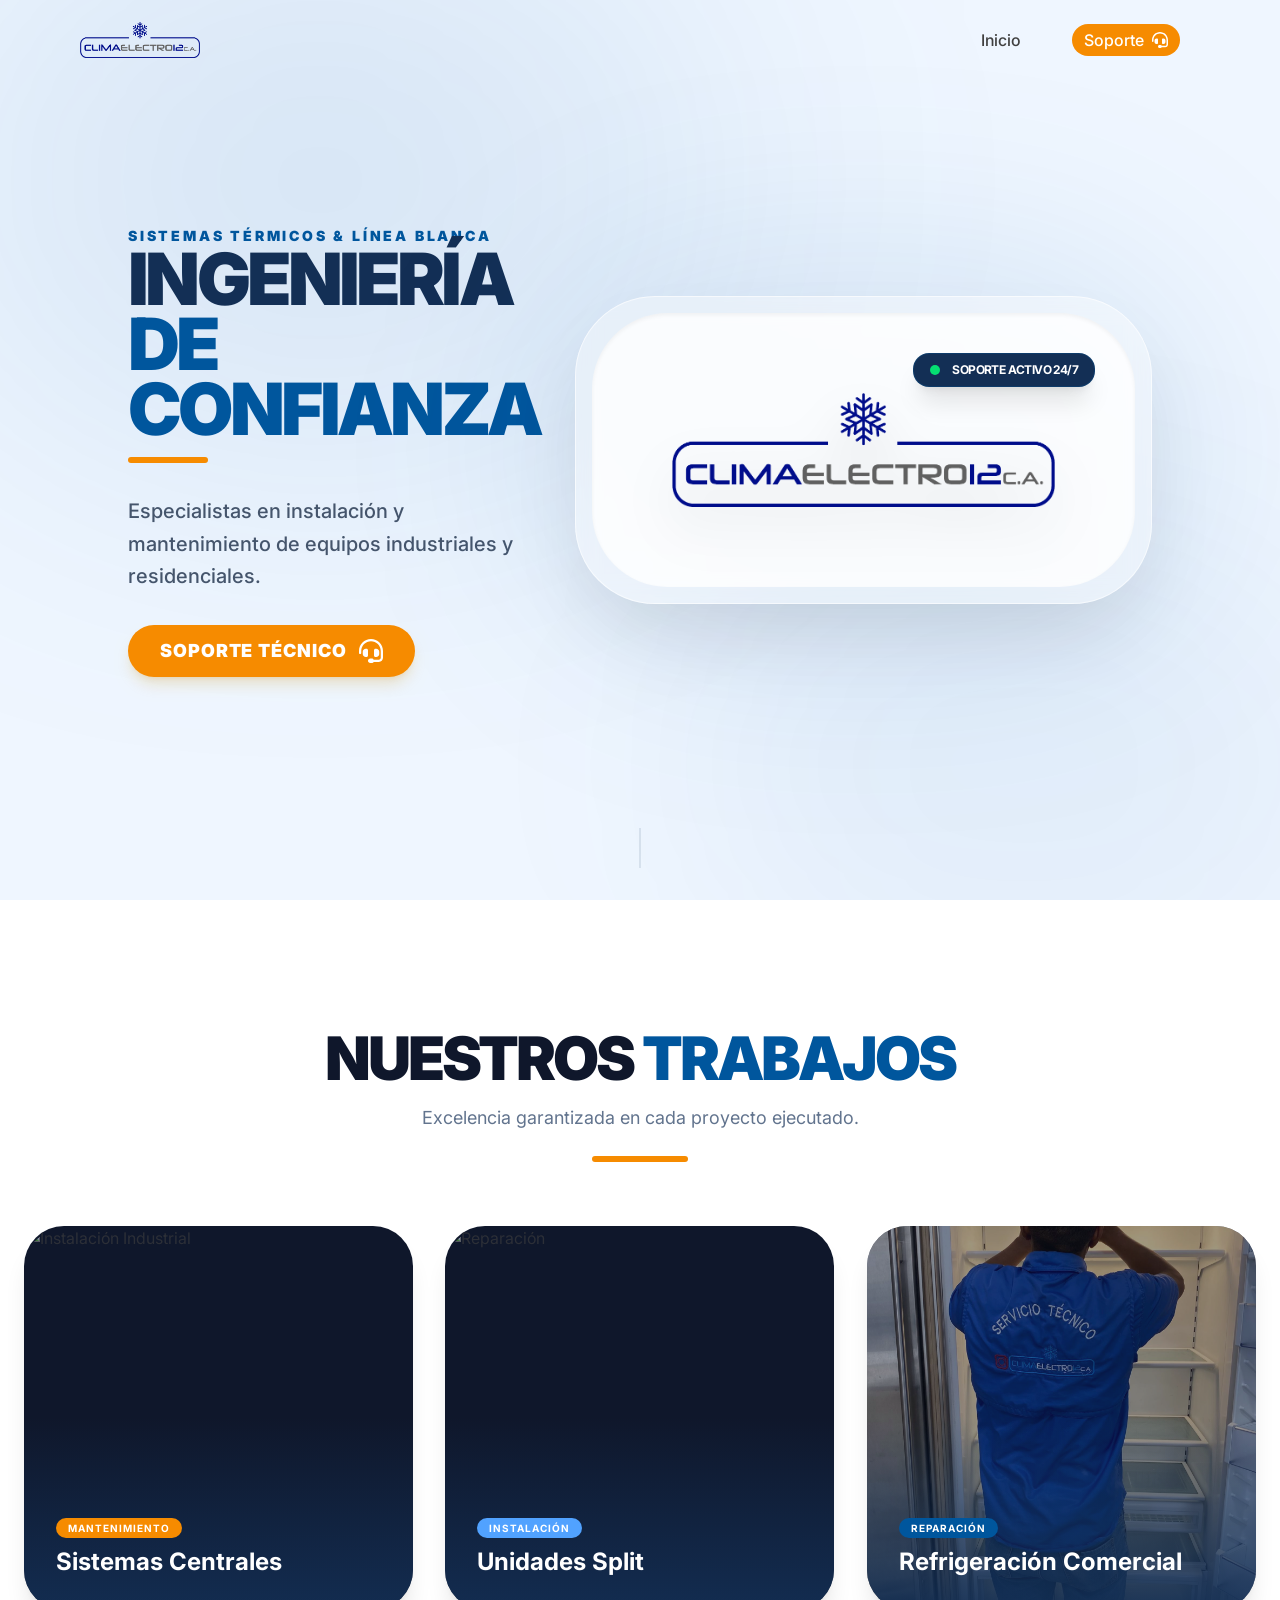
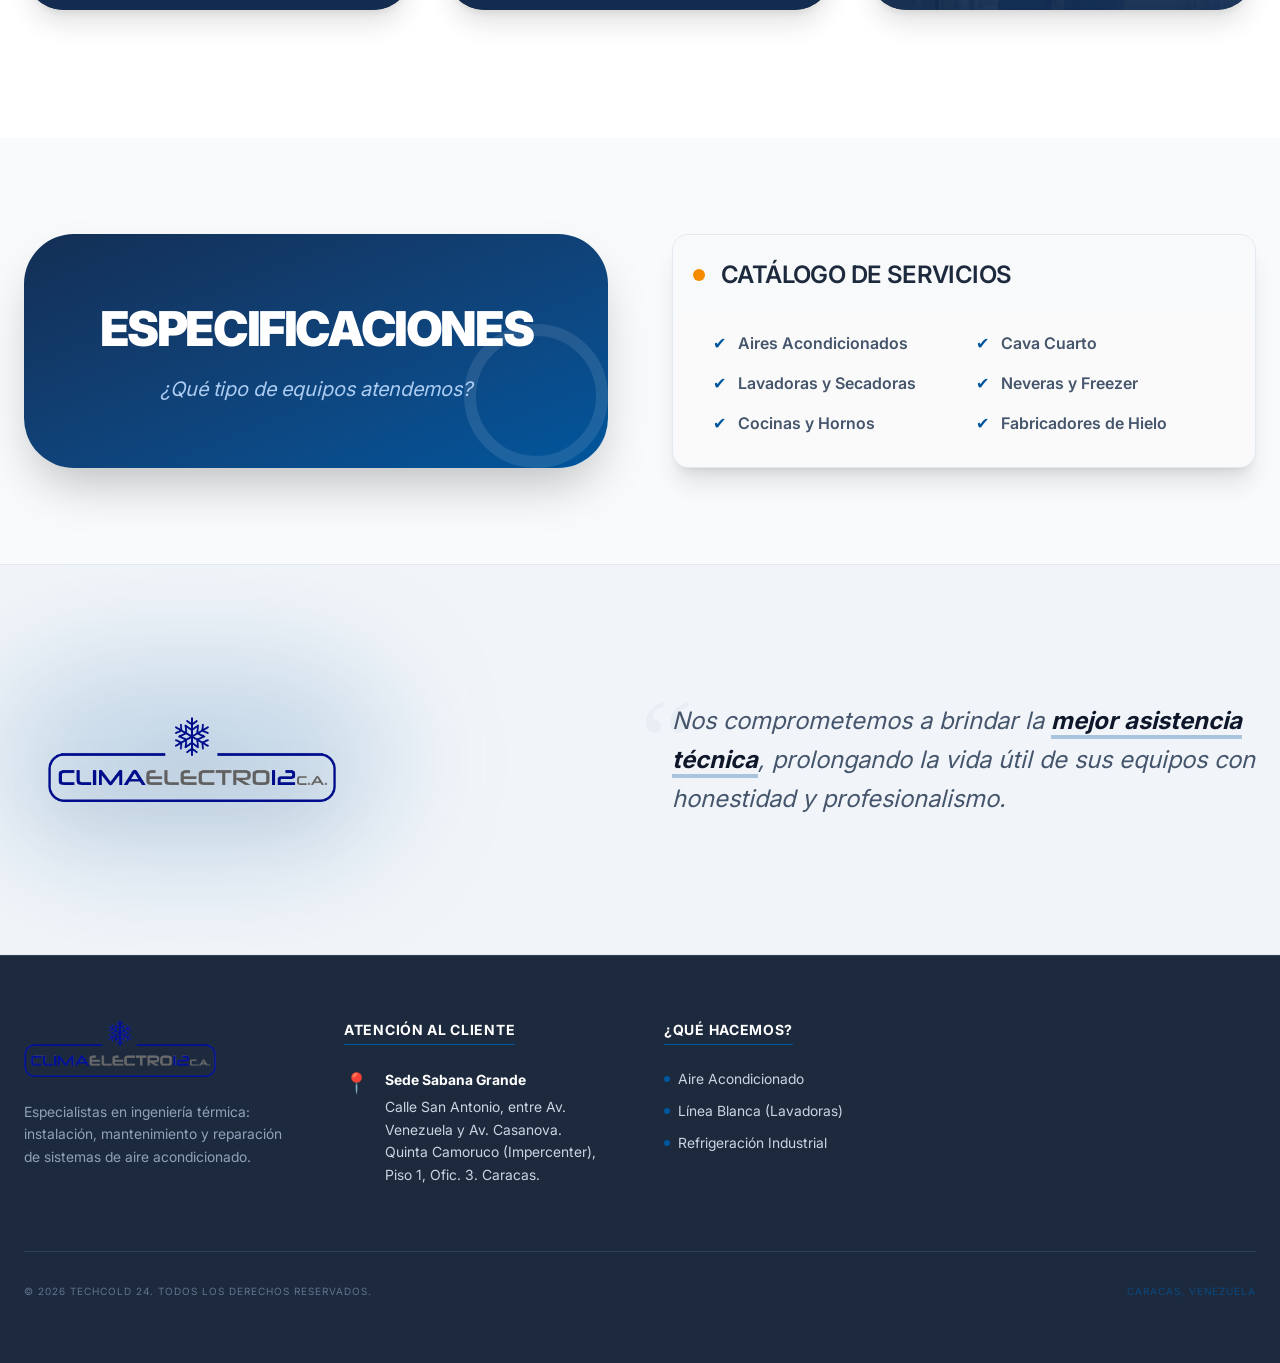
==== commit e4be5f8c: "Feat (add) images" ====
--- a/index.html
+++ b/index.html
@@ -112,7 +112,7 @@
 
             <div class="grid grid-cols-1 md:grid-cols-3 gap-8">
                 <div class="group relative overflow-hidden rounded-[40px] bg-slate-900 h-96 shadow-xl" data-aos="flip-left">
-                    <img src="src/img/trabajo-01.jpg" class="absolute inset-0 w-full h-full object-cover opacity-60 group-hover:scale-110 transition-transform duration-700" alt="Instalación Industrial">
+                    <img src="src/img/centrales.png" class="absolute inset-0 w-full h-full object-cover opacity-60 group-hover:scale-110 transition-transform duration-700" alt="Instalación Industrial">
                     <div class="absolute inset-0 bg-gradient-to-t from-blue2-sitca via-transparent to-transparent opacity-90"></div>
                     <div class="absolute bottom-0 p-8">
                         <span class="bg-yellow-sitca text-white text-[10px] font-bold px-3 py-1 rounded-full uppercase tracking-widest">Mantenimiento</span>
@@ -120,7 +120,7 @@
                     </div>
                 </div>
                 <div class="group relative overflow-hidden rounded-[40px] bg-slate-900 h-96 shadow-xl" data-aos="flip-left" data-aos-delay="200">
-                    <img src="src/img/trabajo-02.jpg" class="absolute inset-0 w-full h-full object-cover opacity-60 group-hover:scale-110 transition-transform duration-700" alt="Reparación">
+                    <img src="src/img/split.png" class="absolute inset-0 w-full h-full object-cover opacity-60 group-hover:scale-110 transition-transform duration-700" alt="Reparación">
                     <div class="absolute inset-0 bg-gradient-to-t from-blue2-sitca via-transparent to-transparent opacity-90"></div>
                     <div class="absolute bottom-0 p-8">
                         <span class="bg-blue-400 text-white text-[10px] font-bold px-3 py-1 rounded-full uppercase tracking-widest">Instalación</span>
@@ -128,7 +128,7 @@
                     </div>
                 </div>
                 <div class="group relative overflow-hidden rounded-[40px] bg-slate-900 h-96 shadow-xl" data-aos="flip-left" data-aos-delay="400">
-                    <img src="src/img/trabajo-03.jpg" class="absolute inset-0 w-full h-full object-cover opacity-60 group-hover:scale-110 transition-transform duration-700" alt="Línea Blanca">
+                    <img src="src/img/mantenimiento.jpeg" class="absolute inset-0 w-full h-full object-cover opacity-60 group-hover:scale-110 transition-transform duration-700" alt="Línea Blanca">
                     <div class="absolute inset-0 bg-gradient-to-t from-blue2-sitca via-transparent to-transparent opacity-90"></div>
                     <div class="absolute bottom-0 p-8">
                         <span class="bg-blue1-sitca text-white text-[10px] font-bold px-3 py-1 rounded-full uppercase tracking-widest">Reparación</span>
@@ -142,15 +142,17 @@
     <section class="py-16 lg:py-24 bg-slate-50 relative overflow-hidden">
         <div class="max-w-7xl mx-auto px-6 grid grid-cols-1 lg:grid-cols-2 gap-8 lg:gap-16 relative z-10 items-stretch">
 
-            <div class="bg-linear-to-br from-blue2-sitca to-blue1-sitca rounded-[40px] md:rounded-[50px] p-8 md:p-12 text-white overflow-hidden relative shadow-2xl flex flex-col justify-center min-h-[250px] lg:min-h-full">
-                <div class="relative z-10">
-                    <h4 class="text-3xl md:text-4xl lg:text-6xl font-black leading-tight mb-4 tracking-tighter uppercase">
+            <div class="bg-linear-to-br from-blue2-sitca to-blue1-sitca rounded-[40px] md:rounded-[50px] p-8 md:p-12 text-white overflow-hidden relative shadow-2xl flex flex-col justify-center items-center text-center min-h-[250px] lg:min-h-full">
+
+                <div class="relative z-10 w-full flex flex-col items-center">
+                    <h4 class="text-3xl md:text-4xl lg:text-5xl font-black leading-tight mb-4 tracking-tighter uppercase break-words w-full text-center">
                         Especificaciones
                     </h4>
-                    <p class="text-blue-200 text-lg md:text-xl italic opacity-90">
+                    <p class="text-blue-200 text-lg md:text-xl italic opacity-90 text-center w-full">
                         ¿Qué tipo de equipos atendemos?
                     </p>
                 </div>
+
                 <svg xmlns="http://www.w3.org/2000/svg" class="absolute -right-6 -bottom-6 w-48 h-48 text-white/10 pointer-events-none" viewBox="0 0 512 512">
                     <path d="M256 80a176 176 0 10176 176A176 176 0 00256 80z" fill="none" stroke="currentColor" stroke-miterlimit="10" stroke-width="32"/>
                 </svg>
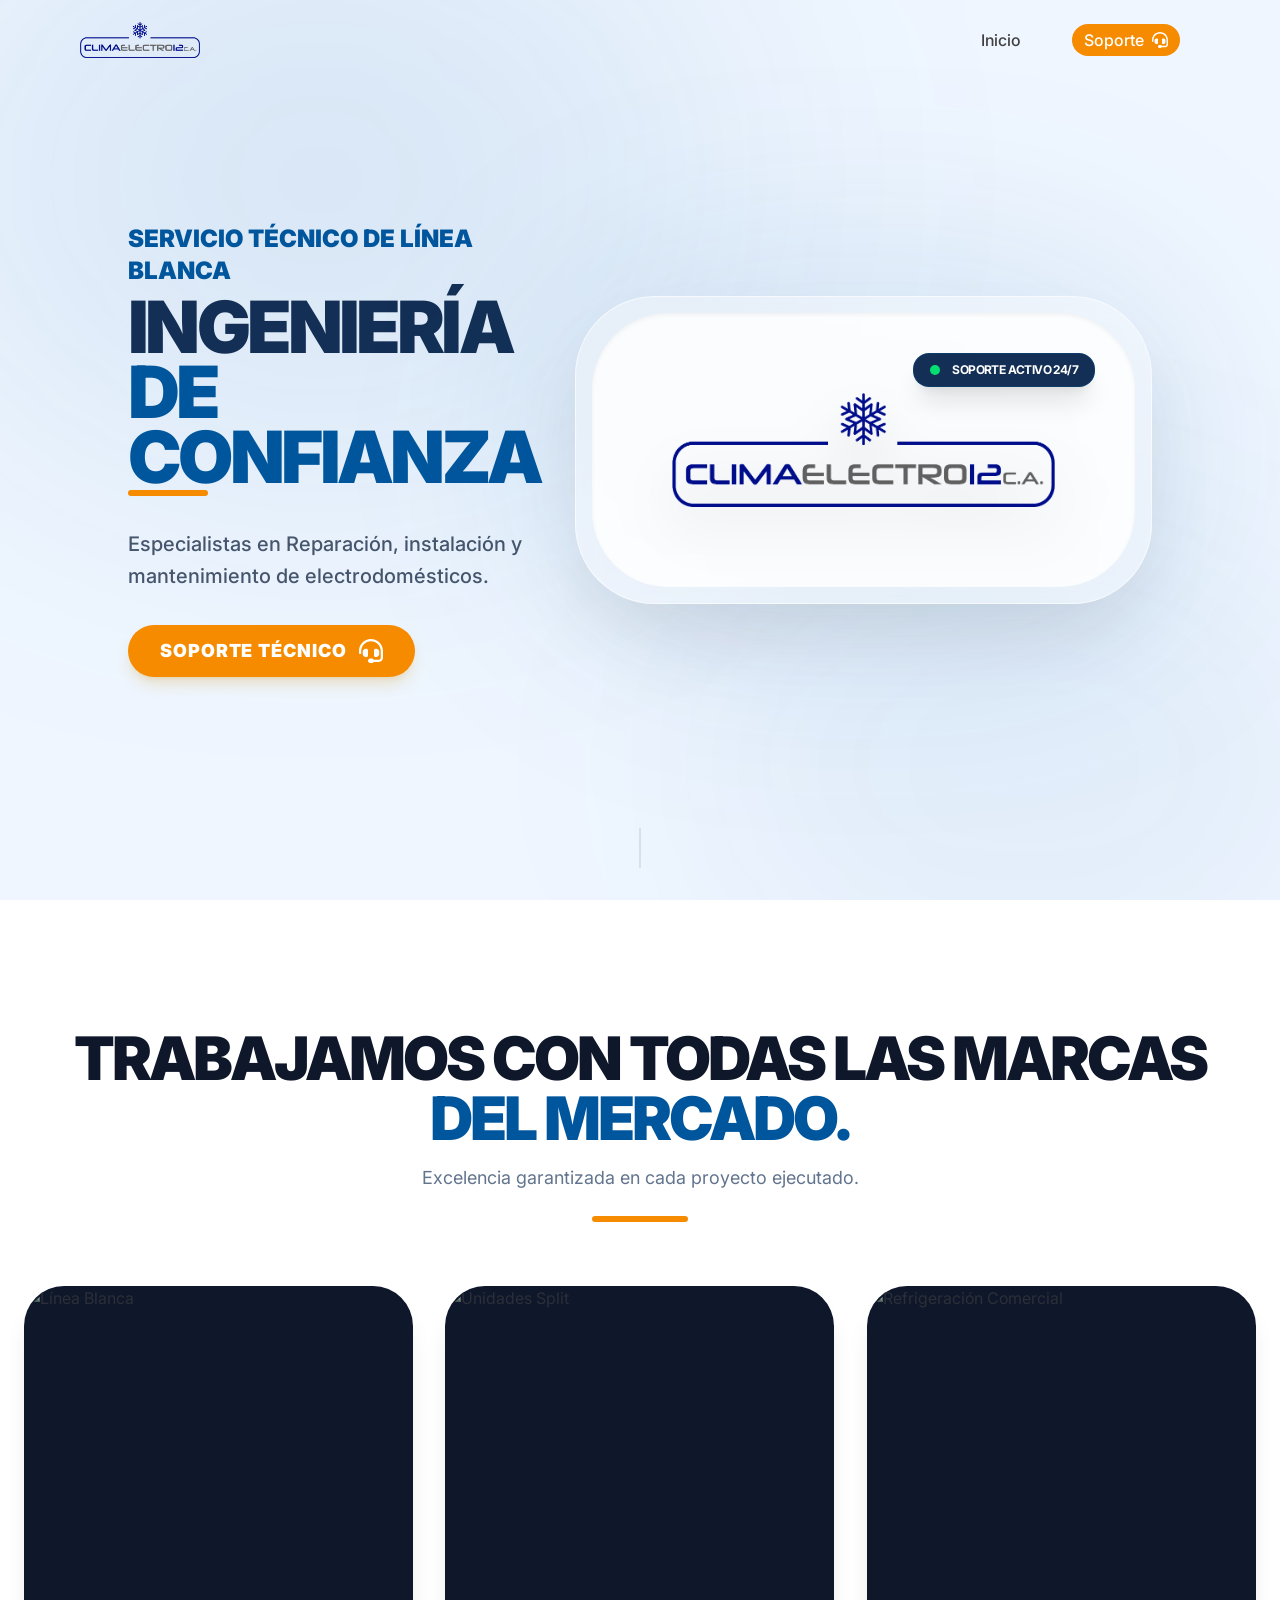
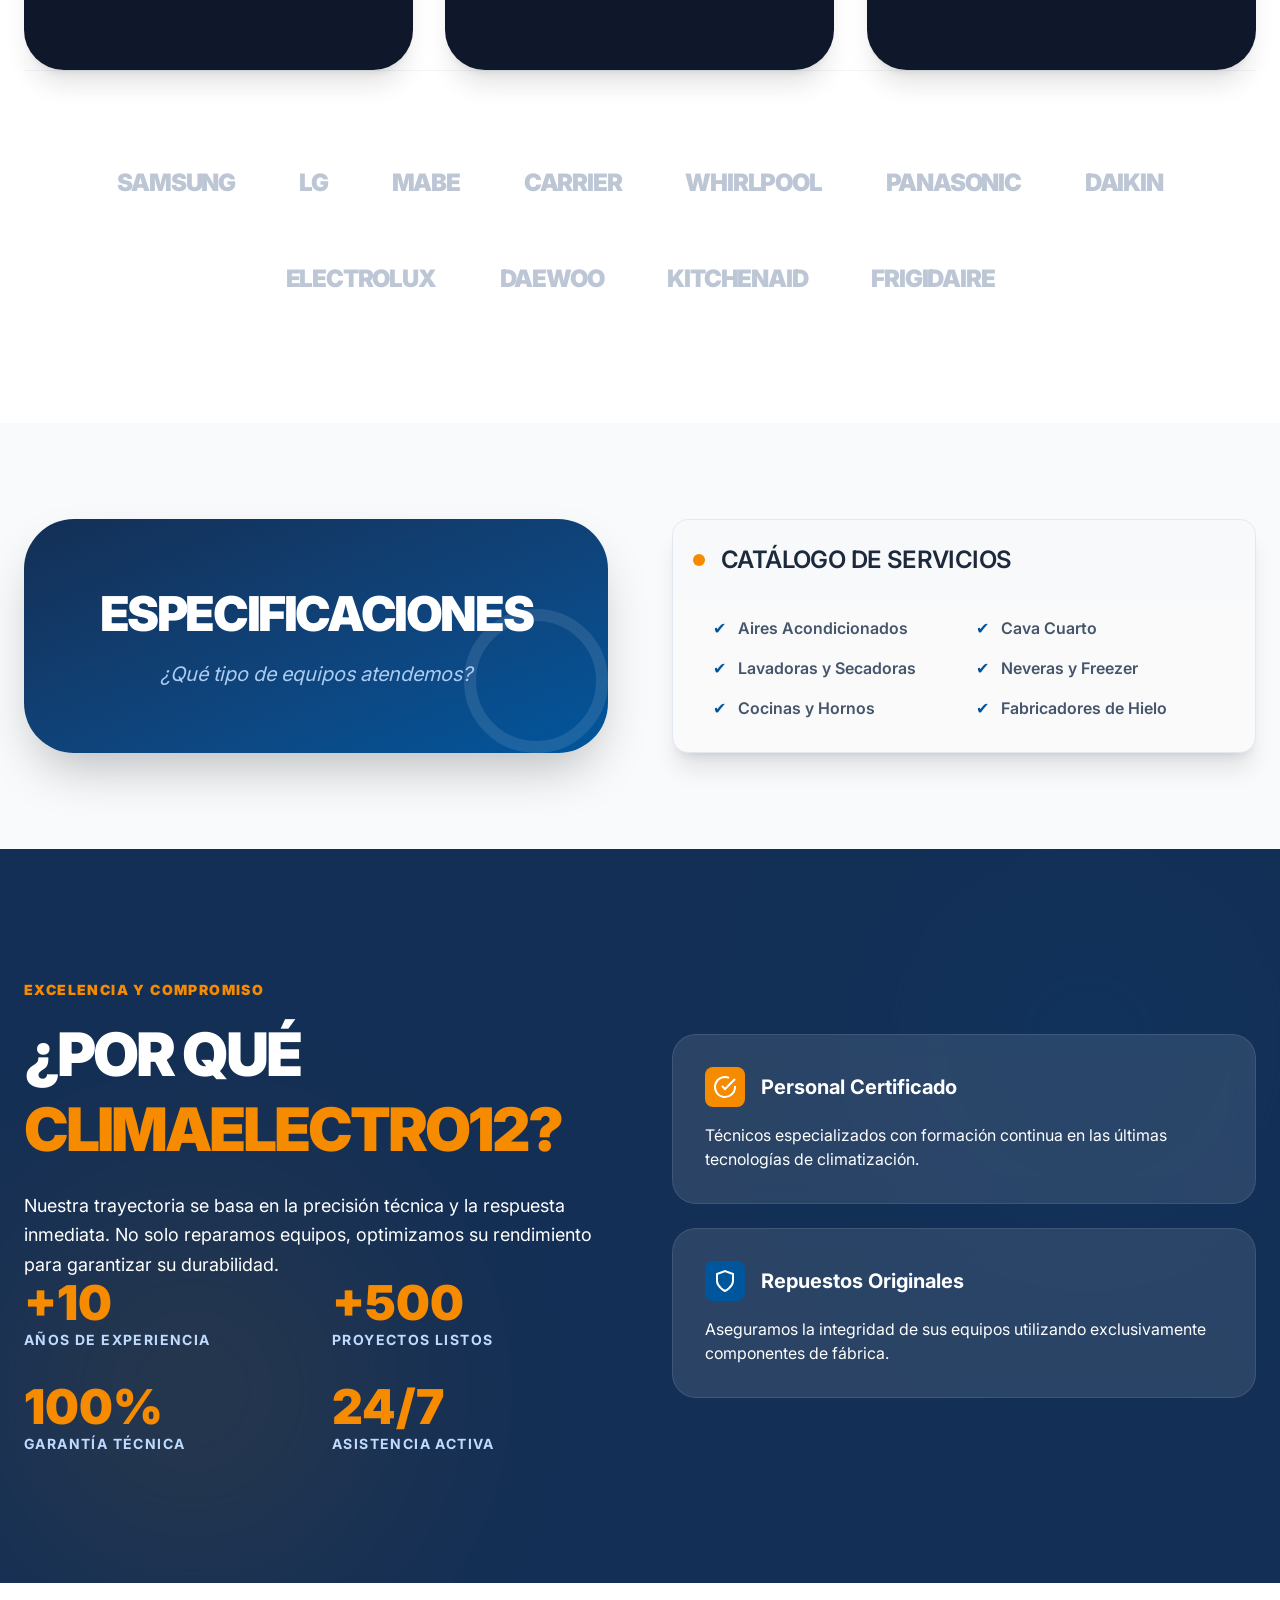
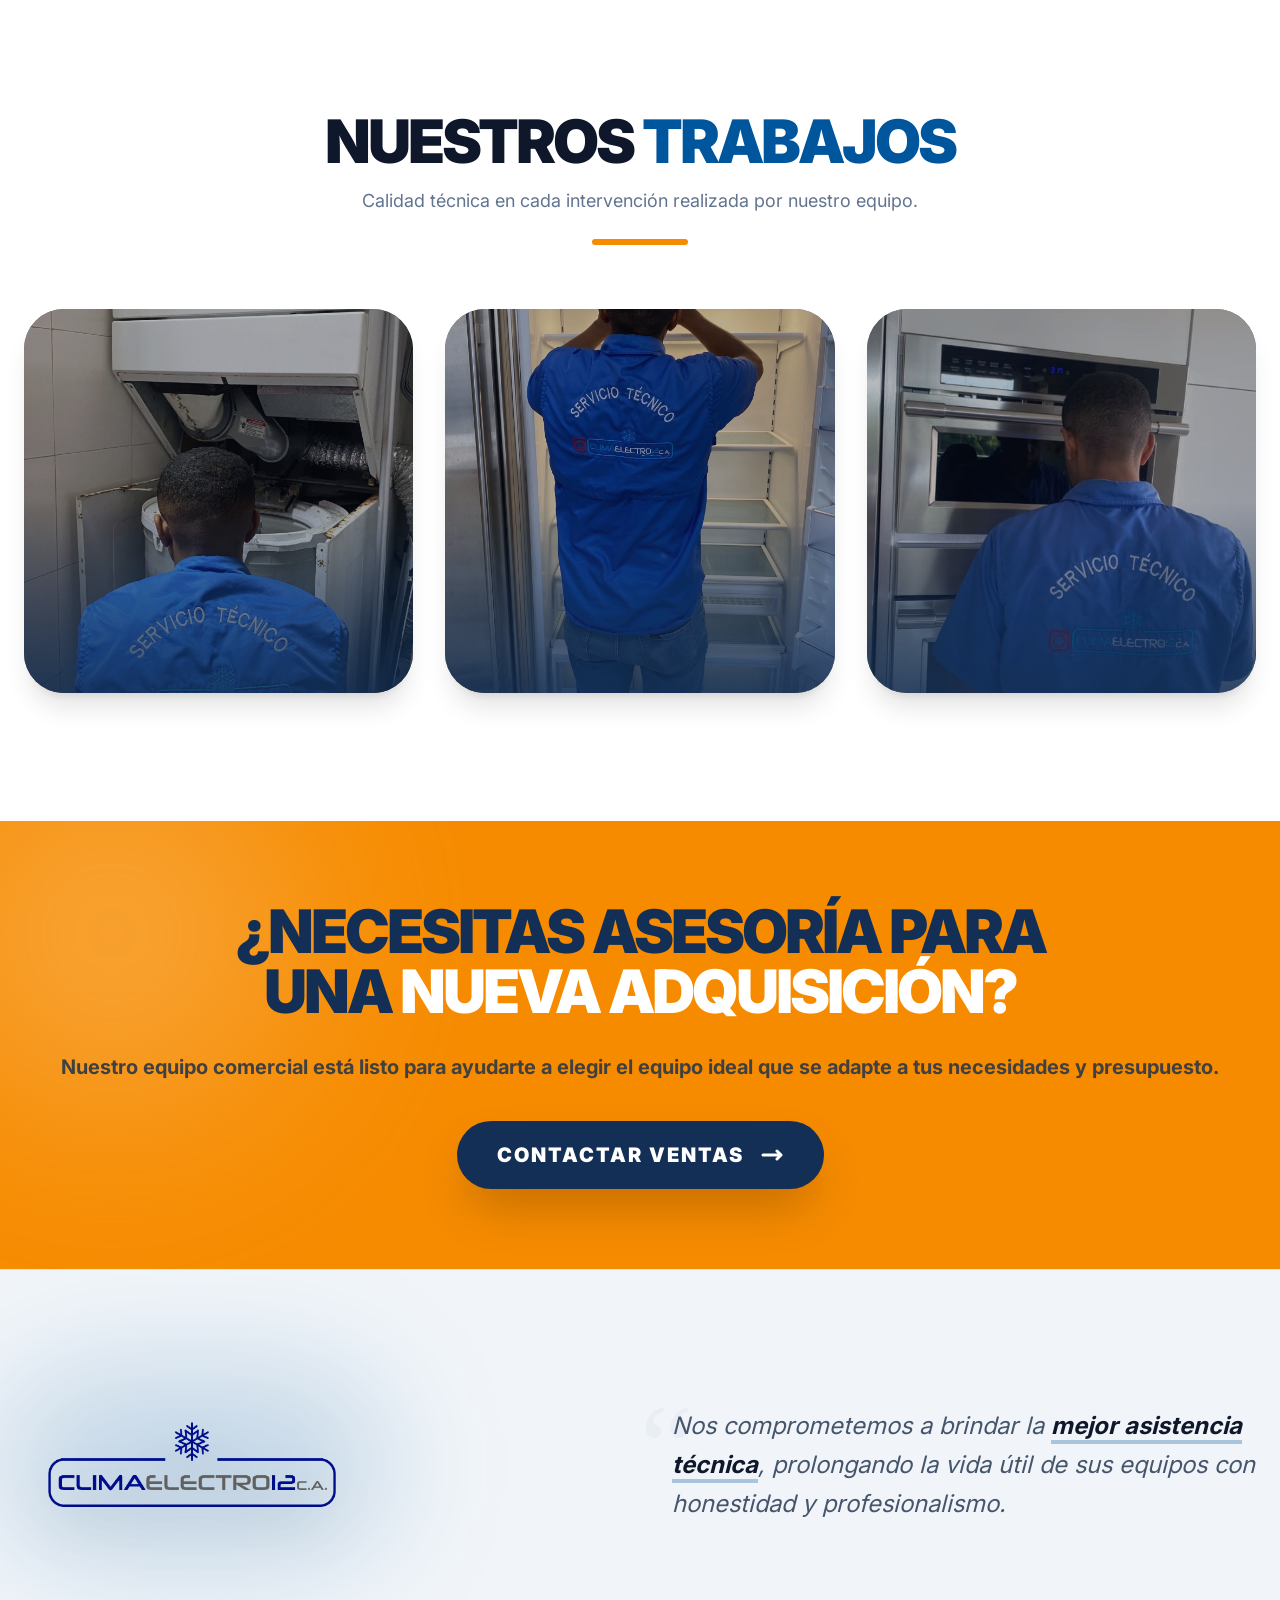
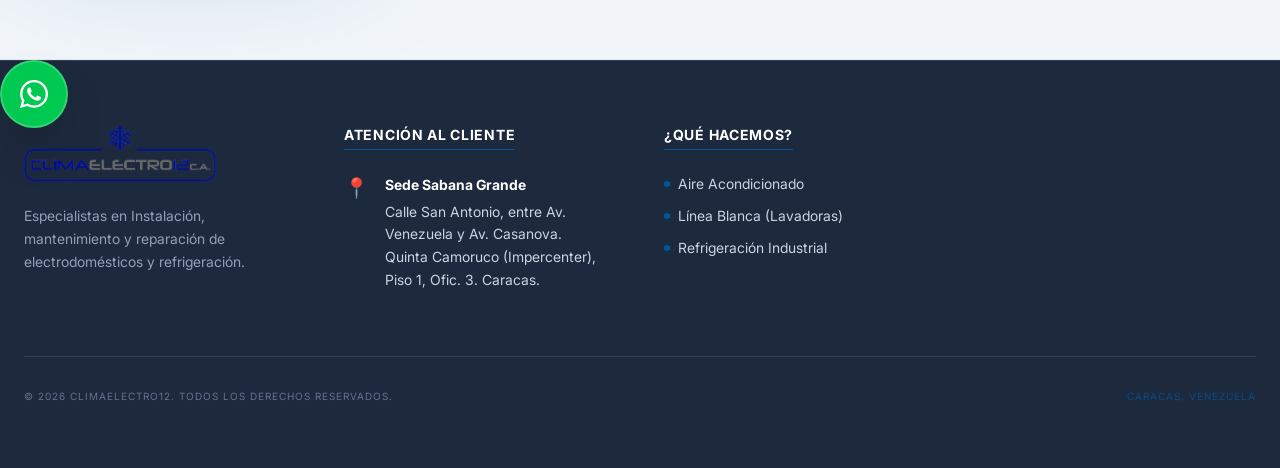
==== commit 2666f813: "Feat (add) Nuevas secciones e imagenes" ====
--- a/index.html
+++ b/index.html
@@ -18,215 +18,328 @@
     <script src="src/main.js" defer></script>
 
     <style>
-        @keyframes pulse-slow {
-            0%, 100% { opacity: 0.6; transform: scale(1); }
-            50% { opacity: 0.9; transform: scale(1.05); }
+        @keyframes heart-pulse {
+            0% { transform: scale(1); box-shadow: 0 0 0 0 rgba(34, 197, 94, 0.7); }
+            15% { transform: scale(1.1); box-shadow: 0 0 0 10px rgba(34, 197, 94, 0.4); }
+            30% { transform: scale(1); box-shadow: 0 0 0 20px rgba(34, 197, 94, 0); }
+            45% { transform: scale(1.05); box-shadow: 0 0 0 10px rgba(34, 197, 94, 0.2); }
+            60% { transform: scale(1); box-shadow: 0 0 0 0 rgba(34, 197, 94, 0); }
+            100% { transform: scale(1); }
         }
         .animate-pulse-slow { animation: pulse-slow 4s infinite; }
+        .animate-heart { animation: heart-pulse 3s infinite ease-in-out; }
         .perspective-1000 { perspective: 1000px; }
     </style>
 </head>
 <body class="min-h-screen text-neutral-700 bg-white font-sans">
-<header class="fixed top-0 right-0 left-0 z-90 transition duration-300 ease-in-out" id="contentHeader"></header>
-
-<main>
-    <section class="w-full h-screen relative bg-blue-50 flex items-center overflow-hidden" id="principal">
-
-        <div class="absolute inset-0 z-0">
-            <div class="absolute top-[-10%] left-[-5%] w-[60%] h-[60%] bg-blue1-sitca/10 rounded-full blur-[140px] animate-pulse"></div>
-            <div class="absolute bottom-[-10%] right-[-5%] w-[50%] h-[50%] bg-blue1-sitca/5 rounded-full blur-[120px]"></div>
-
-            <div class="absolute inset-0 opacity-[0.2]" style="background-image: radial-gradient(#132F55 0.5px, transparent 0.5px); background-size: 30px 30px;"></div>
+    <header class="fixed top-0 right-0 left-0 z-90 transition duration-300 ease-in-out" id="contentHeader"></header>
+
+    <main>
+        <!-- Sección Principal (Hero) -->
+        <section class="w-full h-screen relative bg-blue-50 flex items-center overflow-hidden" id="principal">
+            <div class="absolute inset-0 z-0">
+                <div class="absolute top-[-10%] left-[-5%] w-[60%] h-[60%] bg-blue1-sitca/10 rounded-full blur-[140px] animate-pulse"></div>
+                <div class="absolute bottom-[-10%] right-[-5%] w-[50%] h-[50%] bg-blue1-sitca/5 rounded-full blur-[120px]"></div>
+                <div class="absolute inset-0 opacity-[0.2]" style="background-image: radial-gradient(#132F55 0.5px, transparent 0.5px); background-size: 30px 30px;"></div>
+            </div>
+
+            <div class="relative w-full max-w-[1800px] mx-auto px-8 md:px-20 lg:px-32 z-10">
+                <div class="grid grid-cols-1 lg:grid-cols-12 gap-12 items-center">
+                    <div class="lg:col-span-5 flex flex-col items-center lg:items-start space-y-8 order-2 lg:order-1" data-aos="fade-right" data-aos-duration="1200">
+                        <div class="space-y-6 text-center lg:text-left">
+                            <div data-aos="fade-down" data-aos-delay="200">
+                                <span class="text-blue1-sitca font-black uppercase tracking-[0.15em] text-lg md:text-2xl block mb-2">
+                                    Servicio técnico de Línea blanca
+                                </span>
+                            </div>
+                            <h1 class="text-blue2-sitca text-5xl md:text-7xl font-black leading-[0.9] tracking-tighter">
+                                INGENIERÍA <br>
+                                <span class="text-blue1-sitca">DE CONFIANZA</span>
+                            </h1>
+                            <div class="h-1.5 w-20 bg-yellow-sitca rounded-full mx-auto lg:mx-0"></div>
+                        </div>
+
+                        <p class="text-slate-600 text-lg md:text-xl leading-relaxed max-w-md text-center lg:text-left font-medium">
+                            Especialistas en Reparación, instalación y mantenimiento de electrodomésticos.
+                        </p>
+
+                        <div class="flex justify-center lg:justify-start">
+                            <a href="support.html" class="group flex gap-3 items-center bg-yellow-sitca hover:bg-blue2-sitca text-white px-8 py-3 rounded-full shadow-lg shadow-yellow-600/20 transition-all duration-500 hover:scale-105">
+                                <span class="font-black text-lg uppercase tracking-wider text-white">Soporte Técnico</span>
+                                <svg xmlns="http://www.w3.org/2000/svg" viewBox="0 0 512 512" class="w-6 fill-white group-hover:rotate-12 transition-transform">
+                                    <path d="M256 48C141.1 48 48 141.1 48 256l0 40c0 13.3-10.7 24-24 24s-24-10.7-24-24l0-40C0 114.6 114.6 0 256 0S512 114.6 512 256l0 144.1c0 48.6-39.4 88-88.1 88L313.6 488c-8.3 14.3-23.8 24-41.6 24l-32 0c-26.5 0-48-21.5-48-48s21.5-48 48-48l32 0c17.8 0 33.3 9.7 41.6 24l110.4 .1c22.1 0 40-17.9 40-40L464 256c0-114.9-93.1-208-208-208zM144 208l16 0c17.7 0 32 14.3 32 32l0 112c0 17.7-14.3 32-32 32l-16 0c-35.3 0-64-28.7-64-64l0-48c0-35.3 28.7-64 64-64zm224 0c35.3 0 64 28.7 64 64l0 48c0 35.3-28.7 64-64 64l-16 0c-17.7 0-32-14.3-32-32l0-112c0-17.7 14.3-32 32-32l16 0z"/>
+                                </svg>
+                            </a>
+                        </div>
+                    </div>
+
+                    <div class="lg:col-span-7 flex justify-center lg:justify-end order-1 lg:order-2" data-aos="zoom-in" data-aos-duration="1500">
+                        <div class="relative group">
+                            <div class="absolute -inset-10 bg-blue1-sitca/10 rounded-full blur-[100px] group-hover:bg-blue1-sitca/20 transition-all duration-1000"></div>
+                            <div class="relative z-10 p-2 md:p-4 bg-white/40 rounded-[80px] backdrop-blur-md border border-white/60 shadow-[0_40px_80px_-15px_rgba(0,0,0,0.1)] transition-all duration-700 group-hover:scale-[1.02]">
+                                <div class="bg-white/80 rounded-[76px] p-12 md:p-20 shadow-inner relative overflow-hidden">
+                                    <img src="src/img/Isologo PNG.png" alt="ClimaElectro12" class="relative w-[280px] md:w-[420px] lg:w-[500px] drop-shadow-2xl transition-all duration-700 group-hover:scale-105">
+                                    <div class="absolute inset-0 overflow-hidden pointer-events-none">
+                                        <div class="absolute top-0 -left-[150%] w-full h-full bg-gradient-to-r from-transparent via-white/50 to-transparent -skew-x-12 transition-all duration-[1500ms] group-hover:left-[150%]"></div>
+                                    </div>
+                                    <div class="absolute top-6 right-6 md:top-10 md:right-10 bg-blue2-sitca text-white px-4 py-2 rounded-2xl shadow-xl flex items-center gap-3 z-20 border border-blue1-sitca/30">
+                                        <div class="w-2.5 h-2.5 bg-green-400 rounded-full animate-ping"></div>
+                                        <span class="font-bold text-[10px] md:text-xs uppercase tracking-tighter">Soporte Activo 24/7</span>
+                                    </div>
+                                </div>
+                            </div>
+                        </div>
+                    </div>
+                </div>
+            </div>
+
+            <div class="absolute bottom-8 left-1/2 -translate-x-1/2 flex flex-col items-center gap-2 opacity-20">
+                <div class="w-px h-10 bg-blue2-sitca"></div>
+            </div>
+        </section>
+
+        <!-- Sección: Marcas y Equipos -->
+        <section class="py-20 lg:py-32 bg-white">
+            <div class="max-w-7xl mx-auto px-6">
+                <div class="text-center mb-16" data-aos="fade-up">
+                    <h2 class="text-4xl lg:text-6xl font-black text-slate-900 tracking-tighter uppercase">Trabajamos con todas las marcas <span class="text-blue1-sitca">del mercado.</span></h2>
+                    <p class="text-slate-500 mt-4 text-lg">Excelencia garantizada en cada proyecto ejecutado.</p>
+                    <div class="h-1.5 w-24 bg-yellow-sitca mx-auto mt-6 rounded-full"></div>
+                </div>
+
+                <div class="grid grid-cols-1 md:grid-cols-3 gap-8">
+                    <div class="group relative overflow-hidden rounded-[40px] bg-slate-900 h-96 shadow-xl" data-aos="flip-left">
+                        <img src="src/img/linea_blanca.png" class="absolute inset-0 w-full h-full object-cover opacity-60 group-hover:scale-110 transition-transform duration-700" alt="Línea Blanca">
+                    </div>
+                    <div class="group relative overflow-hidden rounded-[40px] bg-slate-900 h-96 shadow-xl" data-aos="flip-left" data-aos-delay="200">
+                        <img src="src/img/unidades_split.png" class="absolute inset-0 w-full h-full object-cover opacity-60 group-hover:scale-110 transition-transform duration-700" alt="Unidades Split">
+                    </div>
+                    <div class="group relative overflow-hidden rounded-[40px] bg-slate-900 h-96 shadow-xl" data-aos="flip-left" data-aos-delay="400">
+                        <img src="src/img/refrigeracion_comercial.png" class="absolute inset-0 w-full h-full object-cover opacity-60 group-hover:scale-110 transition-transform duration-700" alt="Refrigeración Comercial">
+                    </div>
+                </div>
+
+                <div class="border-t border-slate-100 mt-32 pt-20">
+                    <div class="flex flex-wrap justify-center gap-8 mt-4 lg:gap-16 items-center opacity-60">
+                                      <span class="text-2xl lg:text-3xl font-black tracking-tighter text-slate-400 hover:text-blue1-sitca transition-colors cursor-default">SAMSUNG</span>
+                                      <span class="text-2xl lg:text-3xl font-black tracking-tighter text-slate-400 hover:text-blue1-sitca transition-colors cursor-default">LG</span>
+                                      <span class="text-2xl lg:text-3xl font-black tracking-tighter text-slate-400 hover:text-blue1-sitca transition-colors cursor-default">MABE</span>
+                                      <span class="text-2xl lg:text-3xl font-black tracking-tighter text-slate-400 hover:text-blue1-sitca transition-colors cursor-default">CARRIER</span>
+                                      <span class="text-2xl lg:text-3xl font-black tracking-tighter text-slate-400 hover:text-blue1-sitca transition-colors cursor-default">WHIRLPOOL</span>
+                                      <span class="text-2xl lg:text-3xl font-black tracking-tighter text-slate-400 hover:text-blue1-sitca transition-colors cursor-default">PANASONIC</span>
+                                      <span class="text-2xl lg:text-3xl font-black tracking-tighter text-slate-400 hover:text-blue1-sitca transition-colors cursor-default">DAIKIN</span>
+                                      <span class="text-2xl lg:text-3xl font-black tracking-tighter text-slate-400 hover:text-blue1-sitca transition-colors cursor-default">ELECTROLUX</span>
+                                      <span class="text-2xl lg:text-3xl font-black tracking-tighter text-slate-400 hover:text-blue1-sitca transition-colors cursor-default">DAEWOO</span>
+                                      <span class="text-2xl lg:text-3xl font-black tracking-tighter text-slate-400 hover:text-blue1-sitca transition-colors cursor-default">KITCHENAID</span>
+                                      <span class="text-2xl lg:text-3xl font-black tracking-tighter text-slate-400 hover:text-blue1-sitca transition-colors cursor-default">FRIGIDAIRE</span>
+                                  </div>
+                </div>
+            </div>
+        </section>
+
+        <!-- Sección: Especificaciones (Catálogo) -->
+        <section class="py-16 lg:py-24 bg-slate-50 relative overflow-hidden">
+            <div class="max-w-7xl mx-auto px-6 grid grid-cols-1 lg:grid-cols-2 gap-8 lg:gap-16 relative z-10 items-stretch">
+                <div class="bg-linear-to-br from-blue2-sitca to-blue1-sitca rounded-[40px] md:rounded-[50px] p-8 md:p-12 text-white overflow-hidden relative shadow-2xl flex flex-col justify-center items-center text-center min-h-[250px] lg:min-h-full">
+                    <div class="relative z-10 w-full flex flex-col items-center">
+                        <h4 class="text-3xl md:text-4xl lg:text-5xl font-black leading-tight mb-4 tracking-tighter uppercase break-words w-full text-center">
+                            Especificaciones
+                        </h4>
+                        <p class="text-blue-200 text-lg md:text-xl italic opacity-90 text-center w-full">
+                            ¿Qué tipo de equipos atendemos?
+                        </p>
+                    </div>
+                    <svg xmlns="http://www.w3.org/2000/svg" class="absolute -right-6 -bottom-6 w-48 h-48 text-white/10 pointer-events-none" viewBox="0 0 512 512">
+                        <path d="M256 80a176 176 0 10176 176A176 176 0 00256 80z" fill="none" stroke="currentColor" stroke-miterlimit="10" stroke-width="32"/>
+                    </svg>
+                </div>
+
+                <div class="flex flex-col gap-4 self-center" id="accordion-section-2" data-aos="fade-left">
+                    <div class="box-accordion item-accordion active bg-white rounded-3xl border border-slate-200 shadow-xl overflow-hidden transition-all duration-500">
+                        <div class="header p-6 md:p-8 flex justify-between items-center bg-slate-50/50">
+                            <div class="flex gap-4 items-center">
+                                <div class="w-3 h-3 bg-yellow-sitca rounded-full animate-pulse"></div>
+                                <div class="title-accordion font-extrabold text-slate-800 text-xl lg:text-2xl uppercase tracking-tight">
+                                    Catálogo de Servicios
+                                </div>
+                            </div>
+                        </div>
+
+                        <div class="content px-6 md:px-10 pb-8">
+                            <ul class="grid grid-cols-1 sm:grid-cols-2 gap-y-4 gap-x-6 text-slate-600 font-semibold pt-4">
+                                <li class="flex items-start gap-3 group">
+                                    <span class="text-blue1-sitca group-hover:scale-125 transition-transform">✔</span>
+                                    <span>Aires Acondicionados</span>
+                                </li>
+                                <li class="flex items-start gap-3 group">
+                                    <span class="text-blue1-sitca group-hover:scale-125 transition-transform">✔</span>
+                                    <span>Cava Cuarto</span>
+                                </li>
+                                <li class="flex items-start gap-3 group">
+                                    <span class="text-blue1-sitca group-hover:scale-125 transition-transform">✔</span>
+                                    <span>Lavadoras y Secadoras</span>
+                                </li>
+                                <li class="flex items-start gap-3 group">
+                                    <span class="text-blue1-sitca group-hover:scale-125 transition-transform">✔</span>
+                                    <span>Neveras y Freezer</span>
+                                </li>
+                                <li class="flex items-start gap-3 group">
+                                    <span class="text-blue1-sitca group-hover:scale-125 transition-transform">✔</span>
+                                    <span>Cocinas y Hornos</span>
+                                </li>
+                                <li class="flex items-start gap-3 group">
+                                    <span class="text-blue1-sitca group-hover:scale-125 transition-transform">✔</span>
+                                    <span>Fabricadores de Hielo</span>
+                                </li>
+                            </ul>
+                        </div>
+                    </div>
+                </div>
+            </div>
+        </section>
+
+        <!-- Sección: ¿Por qué elegirnos? -->
+        <section class="py-20 lg:py-32 bg-blue2-sitca relative overflow-hidden text-white">
+            <div class="absolute inset-0 opacity-10">
+                <div class="absolute top-0 right-0 w-96 h-96 bg-blue1-sitca rounded-full blur-[120px]"></div>
+                <div class="absolute bottom-0 left-0 w-96 h-96 bg-yellow-sitca rounded-full blur-[120px]"></div>
+            </div>
+
+            <div class="max-w-7xl mx-auto px-6 relative z-10">
+                <div class="grid grid-cols-1 lg:grid-cols-2 gap-16 items-center">
+                    <div data-aos="fade-right">
+                        <span class="text-yellow-sitca font-black uppercase tracking-widest text-sm">Excelencia y Compromiso</span>
+                        <h2 class="text-4xl lg:text-6xl font-black mt-4 leading-tight tracking-tighter uppercase">¿POR QUÉ <br><span class="text-yellow-sitca">CLIMAELECTRO12?</span></h2>
+                        <p class="text-blue-100/80 mt-6 text-lg leading-relaxed max-w-xl">
+                            Nuestra trayectoria se basa en la precisión técnica y la respuesta inmediata. No solo reparamos equipos, optimizamos su rendimiento para garantizar su durabilidad.
+                        </p>
+                        
+                        <div class="grid grid-cols-2 gap-8 mt-12">
+                            <div class="space-y-2">
+                                <span class="text-4xl lg:text-5xl font-black text-yellow-sitca block">+10</span>
+                                <span class="text-sm font-bold uppercase tracking-widest text-blue-200">Años de Experiencia</span>
+                            </div>
+                            <div class="space-y-2">
+                                <span class="text-4xl lg:text-5xl font-black text-yellow-sitca block">+500</span>
+                                <span class="text-sm font-bold uppercase tracking-widest text-blue-200">Proyectos Listos</span>
+                            </div>
+                            <div class="space-y-2">
+                                <span class="text-4xl lg:text-5xl font-black text-yellow-sitca block">100%</span>
+                                <span class="text-sm font-bold uppercase tracking-widest text-blue-200">Garantía Técnica</span>
+                            </div>
+                            <div class="space-y-2">
+                                <span class="text-4xl lg:text-5xl font-black text-yellow-sitca block">24/7</span>
+                                <span class="text-sm font-bold uppercase tracking-widest text-blue-200">Asistencia Activa</span>
+                            </div>
+                        </div>
+                    </div>
+
+                    <div class="grid grid-cols-1 gap-6" data-aos="fade-left">
+                        <div class="bg-white/10 backdrop-blur-md p-8 rounded-3xl border border-white/10 hover:bg-white/15 transition-all">
+                            <h4 class="text-xl font-bold flex items-center gap-4">
+                                <span class="bg-yellow-sitca p-2 rounded-lg">
+                                    <svg xmlns="http://www.w3.org/2000/svg" class="w-6 h-6" viewBox="0 0 24 24" fill="none" stroke="currentColor" stroke-width="2"><path d="M22 11.08V12a10 10 0 1 1-5.93-9.14"/><polyline points="22 4 12 14.01 9 11.01"/></svg>
+                                </span>
+                                Personal Certificado
+                            </h4>
+                            <p class="text-blue-100/70 mt-4">Técnicos especializados con formación continua en las últimas tecnologías de climatización.</p>
+                        </div>
+                        <div class="bg-white/10 backdrop-blur-md p-8 rounded-3xl border border-white/10 hover:bg-white/15 transition-all">
+                            <h4 class="text-xl font-bold flex items-center gap-4">
+                                <span class="bg-blue1-sitca p-2 rounded-lg">
+                                    <svg xmlns="http://www.w3.org/2000/svg" class="w-6 h-6" viewBox="0 0 24 24" fill="none" stroke="currentColor" stroke-width="2"><path d="M12 22s8-4 8-10V5l-8-3-8 3v7c0 6 8 10 8 10z"/></svg>
+                                </span>
+                                Repuestos Originales
+                            </h4>
+                            <p class="text-blue-100/70 mt-4">Aseguramos la integridad de sus equipos utilizando exclusivamente componentes de fábrica.</p>
+                        </div>
+                    </div>
+                </div>
+            </div>
+        </section>
+
+        <!-- Sección: Nuestros Trabajos -->
+        <section class="py-20 lg:py-32 bg-white">
+            <div class="max-w-7xl mx-auto px-6">
+                <div class="text-center mb-16" data-aos="fade-up">
+                    <h2 class="text-4xl lg:text-6xl font-black text-slate-900 tracking-tighter uppercase">Nuestros <span class="text-blue1-sitca">Trabajos</span></h2>
+                    <p class="text-slate-500 mt-4 text-lg">Calidad técnica en cada intervención realizada por nuestro equipo.</p>
+                    <div class="h-1.5 w-24 bg-yellow-sitca mx-auto mt-6 rounded-full"></div>
+                </div>
+
+                <div class="grid grid-cols-1 md:grid-cols-3 gap-8">
+                    <div class="group relative overflow-hidden rounded-[40px] bg-slate-900 h-96 shadow-xl" data-aos="zoom-in">
+                        <img src="src/img/Trabajo_1.jpeg" class="absolute inset-0 w-full h-full object-cover opacity-70 group-hover:scale-110 transition-transform duration-700" alt="Trabajo 1">
+                        <div class="absolute inset-0 bg-gradient-to-t from-blue2-sitca via-transparent to-transparent opacity-80"></div>
+                    </div>
+                    <div class="group relative overflow-hidden rounded-[40px] bg-slate-900 h-96 shadow-xl" data-aos="zoom-in" data-aos-delay="200">
+                        <img src="src/img/Trabajo_2.jpeg" class="absolute inset-0 w-full h-full object-cover opacity-70 group-hover:scale-110 transition-transform duration-700" alt="Trabajo 2">
+                        <div class="absolute inset-0 bg-gradient-to-t from-blue2-sitca via-transparent to-transparent opacity-80"></div>
+                    </div>
+                    <div class="group relative overflow-hidden rounded-[40px] bg-slate-900 h-96 shadow-xl" data-aos="zoom-in" data-aos-delay="400">
+                        <img src="src/img/Trabajo_3.jpeg" class="absolute inset-0 w-full h-full object-cover opacity-70 group-hover:scale-110 transition-transform duration-700" alt="Trabajo 3">
+                        <div class="absolute inset-0 bg-gradient-to-t from-blue2-sitca via-transparent to-transparent opacity-80"></div>
+                    </div>
+                </div>
+            </div>
+        </section>
+
+        <!-- Sección: CTA Ventas -->
+        <section class="py-20 bg-yellow-sitca relative overflow-hidden">
+            <div class="absolute inset-0 opacity-20">
+                <div class="absolute -left-20 -top-20 w-96 h-96 bg-white rounded-full blur-[100px]"></div>
+            </div>
+            
+            <div class="max-w-5xl mx-auto px-6 text-center relative z-10" data-aos="zoom-in">
+                <h2 class="text-4xl lg:text-6xl font-black text-blue2-sitca tracking-tighter leading-none mb-8">
+                    ¿NECESITAS ASESORÍA PARA <br> UNA <span class="text-white">NUEVA ADQUISICIÓN?</span>
+                </h2>
+                <p class="text-blue2-sitca/80 text-xl font-bold mb-10 max-w-2xl mx-auto">
+                    Nuestro equipo comercial está listo para ayudarte a elegir el equipo ideal que se adapte a tus necesidades y presupuesto.
+                </p>
+                <a href="support.html" class="inline-flex items-center gap-4 bg-blue2-sitca text-white px-10 py-5 rounded-full font-black text-xl uppercase tracking-widest hover:bg-blue1-sitca transition-all hover:scale-105 shadow-2xl">
+                    Contactar Ventas
+                    <svg xmlns="http://www.w3.org/2000/svg" class="w-6 h-6" fill="none" viewBox="0 0 24 24" stroke="currentColor" stroke-width="3">
+                        <path stroke-linecap="round" stroke-linejoin="round" d="M17 8l4 4m0 0l-4 4m4-4H3" />
+                    </svg>
+                </a>
+            </div>
+        </section>
+
+        <!-- Sección: Cita Final -->
+        <section class="py-20 lg:py-32 bg-slate-100 border-y border-slate-200 relative overflow-hidden">
+            <div class="max-w-7xl mx-auto grid grid-cols-1 lg:grid-cols-2 gap-16 items-center px-6 relative z-10">
+                <div class="flex justify-center lg:justify-start">
+                    <div class="relative group p-6 perspective-1000">
+                        <div class="absolute -inset-6 bg-blue1-sitca/20 rounded-full blur-3xl group-hover:bg-blue1-sitca/40 transition-all duration-1000 animate-pulse-slow"></div>
+                        <img src="src/img/Isologo PNG.png" alt="Sello de Calidad" class="relative w-48 md:w-56 lg:w-72 drop-shadow-2xl">
+                    </div>
+                </div>
+                <div class="relative" data-aos="fade-up">
+                    <span class="absolute -top-12 -left-8 text-[120px] text-slate-200 font-serif pointer-events-none opacity-50">“</span>
+                    <p class="text-slate-600 leading-relaxed text-xl md:text-2xl italic relative z-10">
+                        Nos comprometemos a brindar la <strong class="text-slate-900 font-bold border-b-4 border-blue1-sitca/30">mejor asistencia técnica</strong>, prolongando la vida útil de sus equipos con honestidad y profesionalismo.
+                    </p>
+                </div>
+            </div>
+        </section>
+    </main>
+
+    <!-- Botón de WhatsApp -->
+    <a href="https://wa.me/TUNUMERO" target="_blank" class="fixed bottom-12 right-12 z-[100] group animate-heart rounded-full shadow-2xl">
+        <div class="relative bg-green-500 p-4 rounded-full transition-transform group-hover:scale-110 group-active:scale-95 border-2 border-white/20 flex items-center justify-center">
+            <svg xmlns="http://www.w3.org/2000/svg" class="w-8 h-8 fill-white" viewBox="0 0 448 512">
+                <path d="M380.9 97.1C339 55.1 283.2 32 223.9 32c-122.4 0-222 99.6-222 222 0 39.1 10.2 77.3 29.6 111L0 480l117.7-30.9c32.7 17.7 68.9 27.1 106.1 27.1h.1c122.3 0 224.1-99.6 224.1-222 0-59.3-25.2-115-67.1-157zm-157 341.6c-33.1 0-65.6-8.9-94-25.7l-6.7-4-69.8 18.3L72 359.2l-4.4-7c-18.5-29.4-28.2-63.3-28.2-98.2 0-101.7 82.8-184.5 184.6-184.5 49.3 0 95.6 19.2 130.4 54.1 34.8 34.9 56.2 81.2 56.1 130.5 0 101.8-84.9 184.6-186.6 184.6zm101.2-138.2c-5.5-2.8-32.8-16.2-37.9-18-5.1-1.9-8.8-2.8-12.5 2.8-3.7 5.6-14.3 18-17.6 21.8-3.2 3.7-6.5 4.2-12 1.4-5.5-2.8-23.2-8.5-44.2-27.1-16.4-14.6-27.4-32.7-30.6-38.2-3.2-5.6-.3-8.6 2.4-11.3 2.5-2.5 5.6-6.5 8.3-9.7 2.8-3.3 3.7-5.6 5.6-9.3 1.9-3.7 .9-6.9-.5-9.7-1.4-2.8-12.5-30.1-17.1-41.2-4.5-10.8-9.1-9.3-12.5-9.5-3.2-.2-6.9-.2-10.6-.2-3.7 0-9.7 1.4-14.8 6.9-5.1 5.6-19.4 19-19.4 46.3 0 27.3 19.9 53.7 22.6 57.4 2.8 3.7 39.1 59.7 94.8 83.8 13.2 5.8 23.5 9.2 31.5 11.8 13.3 4.2 25.4 3.6 35 2.2 10.7-1.5 32.8-13.4 37.4-26.4 4.6-13 4.6-24.1 3.2-26.4-1.3-2.5-5-3.9-10.5-6.6z"/>
+            </svg>
         </div>
-
-        <div class="relative w-full max-w-[1800px] mx-auto px-8 md:px-20 lg:px-32 z-10">
-            <div class="grid grid-cols-1 lg:grid-cols-12 gap-12 items-center">
-
-                <div class="lg:col-span-5 flex flex-col items-center lg:items-start space-y-8 order-2 lg:order-1" data-aos="fade-right" data-aos-duration="1200">
-
-                    <div class="space-y-4 text-center lg:text-left">
-                        <span class="text-blue1-sitca font-black uppercase tracking-[0.2em] text-xs md:text-sm">Sistemas Térmicos & Línea Blanca</span>
-                        <h1 class="text-blue2-sitca text-5xl md:text-7xl font-black leading-[0.9] tracking-tighter">
-                            INGENIERÍA <br>
-                            <span class="text-blue1-sitca">DE CONFIANZA</span>
-                        </h1>
-                        <div class="h-1.5 w-20 bg-yellow-sitca rounded-full mx-auto lg:mx-0"></div>
-                    </div>
-
-                    <p class="text-slate-600 text-lg md:text-xl leading-relaxed max-w-md text-center lg:text-left font-medium">
-                        Especialistas en instalación y mantenimiento de equipos industriales y residenciales.
-                    </p>
-
-                    <div class="flex justify-center lg:justify-start">
-                        <a href="support.html" class="group flex gap-3 items-center bg-yellow-sitca hover:bg-blue2-sitca text-white px-8 py-3 rounded-full shadow-lg shadow-yellow-600/20 transition-all duration-500 hover:scale-105">
-                            <span class="font-black text-lg uppercase tracking-wider text-white">Soporte Técnico</span>
-                            <svg xmlns="http://www.w3.org/2000/svg" viewBox="0 0 512 512" class="w-6 fill-white group-hover:rotate-12 transition-transform">
-                                <path d="M256 48C141.1 48 48 141.1 48 256l0 40c0 13.3-10.7 24-24 24s-24-10.7-24-24l0-40C0 114.6 114.6 0 256 0S512 114.6 512 256l0 144.1c0 48.6-39.4 88-88.1 88L313.6 488c-8.3 14.3-23.8 24-41.6 24l-32 0c-26.5 0-48-21.5-48-48s21.5-48 48-48l32 0c17.8 0 33.3 9.7 41.6 24l110.4 .1c22.1 0 40-17.9 40-40L464 256c0-114.9-93.1-208-208-208zM144 208l16 0c17.7 0 32 14.3 32 32l0 112c0 17.7-14.3 32-32 32l-16 0c-35.3 0-64-28.7-64-64l0-48c0-35.3 28.7-64 64-64zm224 0c35.3 0 64 28.7 64 64l0 48c0 35.3-28.7 64-64 64l-16 0c-17.7 0-32-14.3-32-32l0-112c0-17.7 14.3-32 32-32l16 0z"/>
-                            </svg>
-                        </a>
-                    </div>
-                </div>
-
-                <div class="lg:col-span-7 flex justify-center lg:justify-end order-1 lg:order-2" data-aos="zoom-in" data-aos-duration="1500">
-                    <div class="relative group">
-
-                        <div class="absolute -inset-10 bg-blue1-sitca/10 rounded-full blur-[100px] group-hover:bg-blue1-sitca/20 transition-all duration-1000"></div>
-
-                        <div class="relative z-10 p-2 md:p-4 bg-white/40 rounded-[80px] backdrop-blur-md border border-white/60 shadow-[0_40px_80px_-15px_rgba(0,0,0,0.1)] transition-all duration-700 group-hover:scale-[1.02]">
-
-                            <div class="bg-white/80 rounded-[76px] p-12 md:p-20 shadow-inner relative overflow-hidden">
-                                <img src="src/img/Isologo PNG.png"
-                                     alt="ClimaElectro12"
-                                     class="relative w-[280px] md:w-[420px] lg:w-[500px] drop-shadow-2xl transition-all duration-700 group-hover:scale-105">
-
-                                <div class="absolute inset-0 overflow-hidden pointer-events-none">
-                                    <div class="absolute top-0 -left-[150%] w-full h-full
-                                            bg-gradient-to-r from-transparent via-white/50 to-transparent
-                                            -skew-x-12 transition-all duration-[1500ms]
-                                            group-hover:left-[150%]"></div>
-                                </div>
-
-                                <div class="absolute top-6 right-6 md:top-10 md:right-10 bg-blue2-sitca text-white px-4 py-2 rounded-2xl shadow-xl flex items-center gap-3 z-20 border border-blue1-sitca/30">
-                                    <div class="w-2.5 h-2.5 bg-green-400 rounded-full animate-ping"></div>
-                                    <span class="font-bold text-[10px] md:text-xs uppercase tracking-tighter">Soporte Activo 24/7</span>
-                                </div>
-                            </div>
-                        </div>
-                    </div>
-                </div>
-            </div>
-        </div>
-
-        <div class="absolute bottom-8 left-1/2 -translate-x-1/2 flex flex-col items-center gap-2 opacity-20">
-            <div class="w-px h-10 bg-blue2-sitca"></div>
-        </div>
-
-    </section>
-    <section class="py-20 lg:py-32 bg-white">
-        <div class="max-w-7xl mx-auto px-6">
-            <div class="text-center mb-16" data-aos="fade-up">
-                <h2 class="text-4xl lg:text-6xl font-black text-slate-900 tracking-tighter">NUESTROS <span class="text-blue1-sitca">TRABAJOS</span></h2>
-                <p class="text-slate-500 mt-4 text-lg">Excelencia garantizada en cada proyecto ejecutado.</p>
-                <div class="h-1.5 w-24 bg-yellow-sitca mx-auto mt-6 rounded-full"></div>
-            </div>
-
-            <div class="grid grid-cols-1 md:grid-cols-3 gap-8">
-                <div class="group relative overflow-hidden rounded-[40px] bg-slate-900 h-96 shadow-xl" data-aos="flip-left">
-                    <img src="src/img/centrales.png" class="absolute inset-0 w-full h-full object-cover opacity-60 group-hover:scale-110 transition-transform duration-700" alt="Instalación Industrial">
-                    <div class="absolute inset-0 bg-gradient-to-t from-blue2-sitca via-transparent to-transparent opacity-90"></div>
-                    <div class="absolute bottom-0 p-8">
-                        <span class="bg-yellow-sitca text-white text-[10px] font-bold px-3 py-1 rounded-full uppercase tracking-widest">Mantenimiento</span>
-                        <h5 class="text-2xl font-bold text-white mt-2">Sistemas Centrales</h5>
-                    </div>
-                </div>
-                <div class="group relative overflow-hidden rounded-[40px] bg-slate-900 h-96 shadow-xl" data-aos="flip-left" data-aos-delay="200">
-                    <img src="src/img/split.png" class="absolute inset-0 w-full h-full object-cover opacity-60 group-hover:scale-110 transition-transform duration-700" alt="Reparación">
-                    <div class="absolute inset-0 bg-gradient-to-t from-blue2-sitca via-transparent to-transparent opacity-90"></div>
-                    <div class="absolute bottom-0 p-8">
-                        <span class="bg-blue-400 text-white text-[10px] font-bold px-3 py-1 rounded-full uppercase tracking-widest">Instalación</span>
-                        <h5 class="text-2xl font-bold text-white mt-2">Unidades Split</h5>
-                    </div>
-                </div>
-                <div class="group relative overflow-hidden rounded-[40px] bg-slate-900 h-96 shadow-xl" data-aos="flip-left" data-aos-delay="400">
-                    <img src="src/img/mantenimiento.jpeg" class="absolute inset-0 w-full h-full object-cover opacity-60 group-hover:scale-110 transition-transform duration-700" alt="Línea Blanca">
-                    <div class="absolute inset-0 bg-gradient-to-t from-blue2-sitca via-transparent to-transparent opacity-90"></div>
-                    <div class="absolute bottom-0 p-8">
-                        <span class="bg-blue1-sitca text-white text-[10px] font-bold px-3 py-1 rounded-full uppercase tracking-widest">Reparación</span>
-                        <h5 class="text-2xl font-bold text-white mt-2">Refrigeración Comercial</h5>
-                    </div>
-                </div>
-            </div>
-        </div>
-    </section>
-
-    <section class="py-16 lg:py-24 bg-slate-50 relative overflow-hidden">
-        <div class="max-w-7xl mx-auto px-6 grid grid-cols-1 lg:grid-cols-2 gap-8 lg:gap-16 relative z-10 items-stretch">
-
-            <div class="bg-linear-to-br from-blue2-sitca to-blue1-sitca rounded-[40px] md:rounded-[50px] p-8 md:p-12 text-white overflow-hidden relative shadow-2xl flex flex-col justify-center items-center text-center min-h-[250px] lg:min-h-full">
-
-                <div class="relative z-10 w-full flex flex-col items-center">
-                    <h4 class="text-3xl md:text-4xl lg:text-5xl font-black leading-tight mb-4 tracking-tighter uppercase break-words w-full text-center">
-                        Especificaciones
-                    </h4>
-                    <p class="text-blue-200 text-lg md:text-xl italic opacity-90 text-center w-full">
-                        ¿Qué tipo de equipos atendemos?
-                    </p>
-                </div>
-
-                <svg xmlns="http://www.w3.org/2000/svg" class="absolute -right-6 -bottom-6 w-48 h-48 text-white/10 pointer-events-none" viewBox="0 0 512 512">
-                    <path d="M256 80a176 176 0 10176 176A176 176 0 00256 80z" fill="none" stroke="currentColor" stroke-miterlimit="10" stroke-width="32"/>
-                </svg>
-            </div>
-
-            <div class="flex flex-col gap-4 self-center" id="accordion-section-2" data-aos="fade-left">
-                <div class="box-accordion item-accordion active bg-white rounded-3xl border border-slate-200 shadow-xl overflow-hidden transition-all duration-500">
-                    <div class="header p-6 md:p-8 flex justify-between items-center bg-slate-50/50">
-                        <div class="flex gap-4 items-center">
-                            <div class="w-3 h-3 bg-yellow-sitca rounded-full animate-pulse"></div>
-                            <div class="title-accordion font-extrabold text-slate-800 text-xl lg:text-2xl uppercase tracking-tight">
-                                Catálogo de Servicios
-                            </div>
-                        </div>
-                    </div>
-
-                    <div class="content px-6 md:px-10 pb-8">
-                        <ul class="grid grid-cols-1 sm:grid-cols-2 gap-y-4 gap-x-6 text-slate-600 font-semibold pt-4">
-                            <li class="flex items-start gap-3 group">
-                                <span class="text-blue1-sitca group-hover:scale-125 transition-transform">✔</span>
-                                <span>Aires Acondicionados</span>
-                            </li>
-                            <li class="flex items-start gap-3 group">
-                                <span class="text-blue1-sitca group-hover:scale-125 transition-transform">✔</span>
-                                <span>Cava Cuarto</span>
-                            </li>
-                            <li class="flex items-start gap-3 group">
-                                <span class="text-blue1-sitca group-hover:scale-125 transition-transform">✔</span>
-                                <span>Lavadoras y Secadoras</span>
-                            </li>
-                            <li class="flex items-start gap-3 group">
-                                <span class="text-blue1-sitca group-hover:scale-125 transition-transform">✔</span>
-                                <span>Neveras y Freezer</span>
-                            </li>
-                            <li class="flex items-start gap-3 group">
-                                <span class="text-blue1-sitca group-hover:scale-125 transition-transform">✔</span>
-                                <span>Cocinas y Hornos</span>
-                            </li>
-                            <li class="flex items-start gap-3 group">
-                                <span class="text-blue1-sitca group-hover:scale-125 transition-transform">✔</span>
-                                <span>Fabricadores de Hielo</span>
-                            </li>
-                        </ul>
-                    </div>
-                </div>
-            </div>
-
-        </div>
-    </section>
-
-    <section class="py-20 lg:py-32 bg-slate-100 border-y border-slate-200 relative overflow-hidden">
-        <div class="max-w-7xl mx-auto grid grid-cols-1 lg:grid-cols-2 gap-16 items-center px-6 relative z-10">
-            <div class="flex justify-center lg:justify-start">
-                <div class="relative group p-6 perspective-1000">
-                    <div class="absolute -inset-6 bg-blue1-sitca/20 rounded-full blur-3xl group-hover:bg-blue1-sitca/40 transition-all duration-1000 animate-pulse-slow"></div>
-                    <img src="src/img/Isologo PNG.png" alt="Sello de Calidad" class="relative w-48 md:w-56 lg:w-72 drop-shadow-2xl">
-                </div>
-            </div>
-            <div class="relative" data-aos="fade-up">
-                <span class="absolute -top-12 -left-8 text-[120px] text-slate-200 font-serif pointer-events-none opacity-50">“</span>
-                <p class="text-slate-600 leading-relaxed text-xl md:text-2xl italic relative z-10">
-                    Nos comprometemos a brindar la <strong class="text-slate-900 font-bold border-b-4 border-blue1-sitca/30">mejor asistencia técnica</strong>, prolongando la vida útil de sus equipos con honestidad y profesionalismo.
-                </p>
-            </div>
-        </div>
-    </section>
-</main>
-
-<footer id="contentFooter"></footer>
-
-<script>
-    $(document).ready(function() {
-        AOS.init({ once: true });
-    });
-</script>
+    </a>
+
+    <footer id="contentFooter"></footer>
+
+    <script>
+        $(document).ready(function() {
+            AOS.init({ once: true });
+        });
+    </script>
 </body>
-</html>+</html>
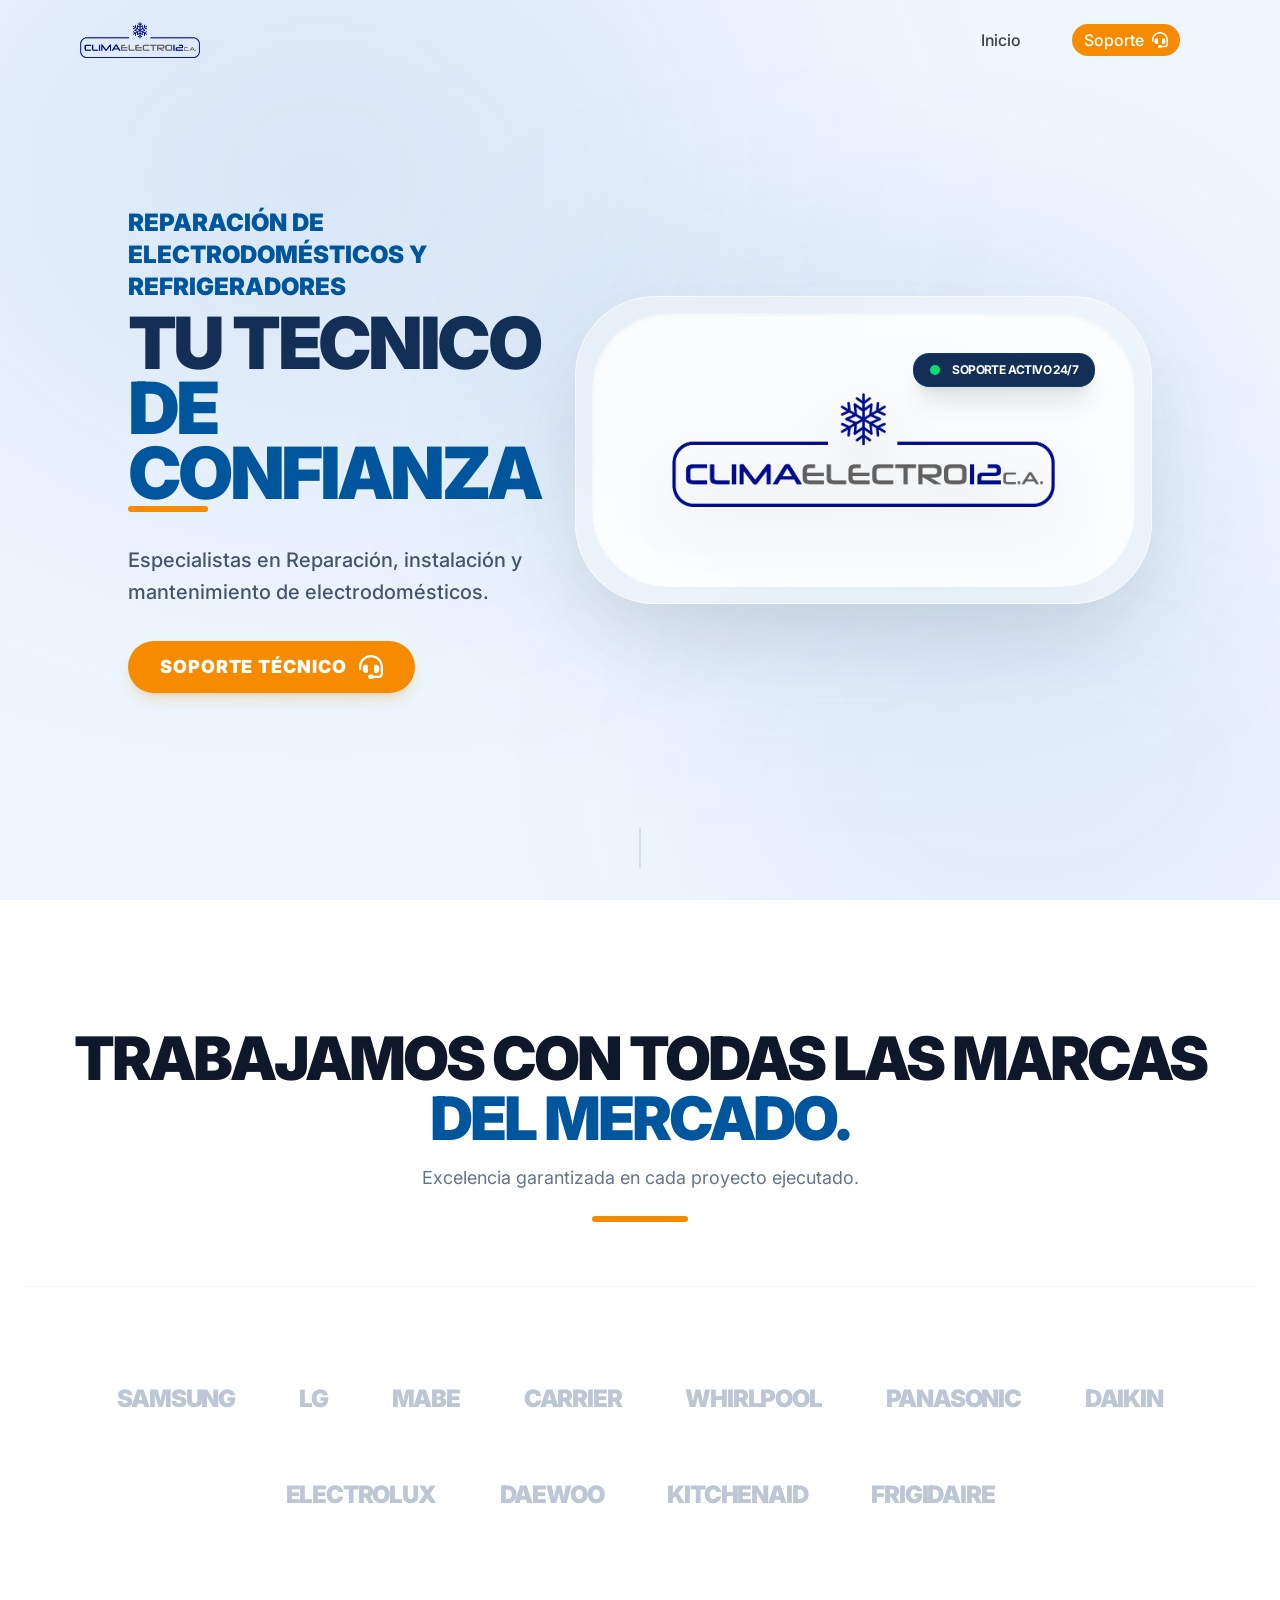
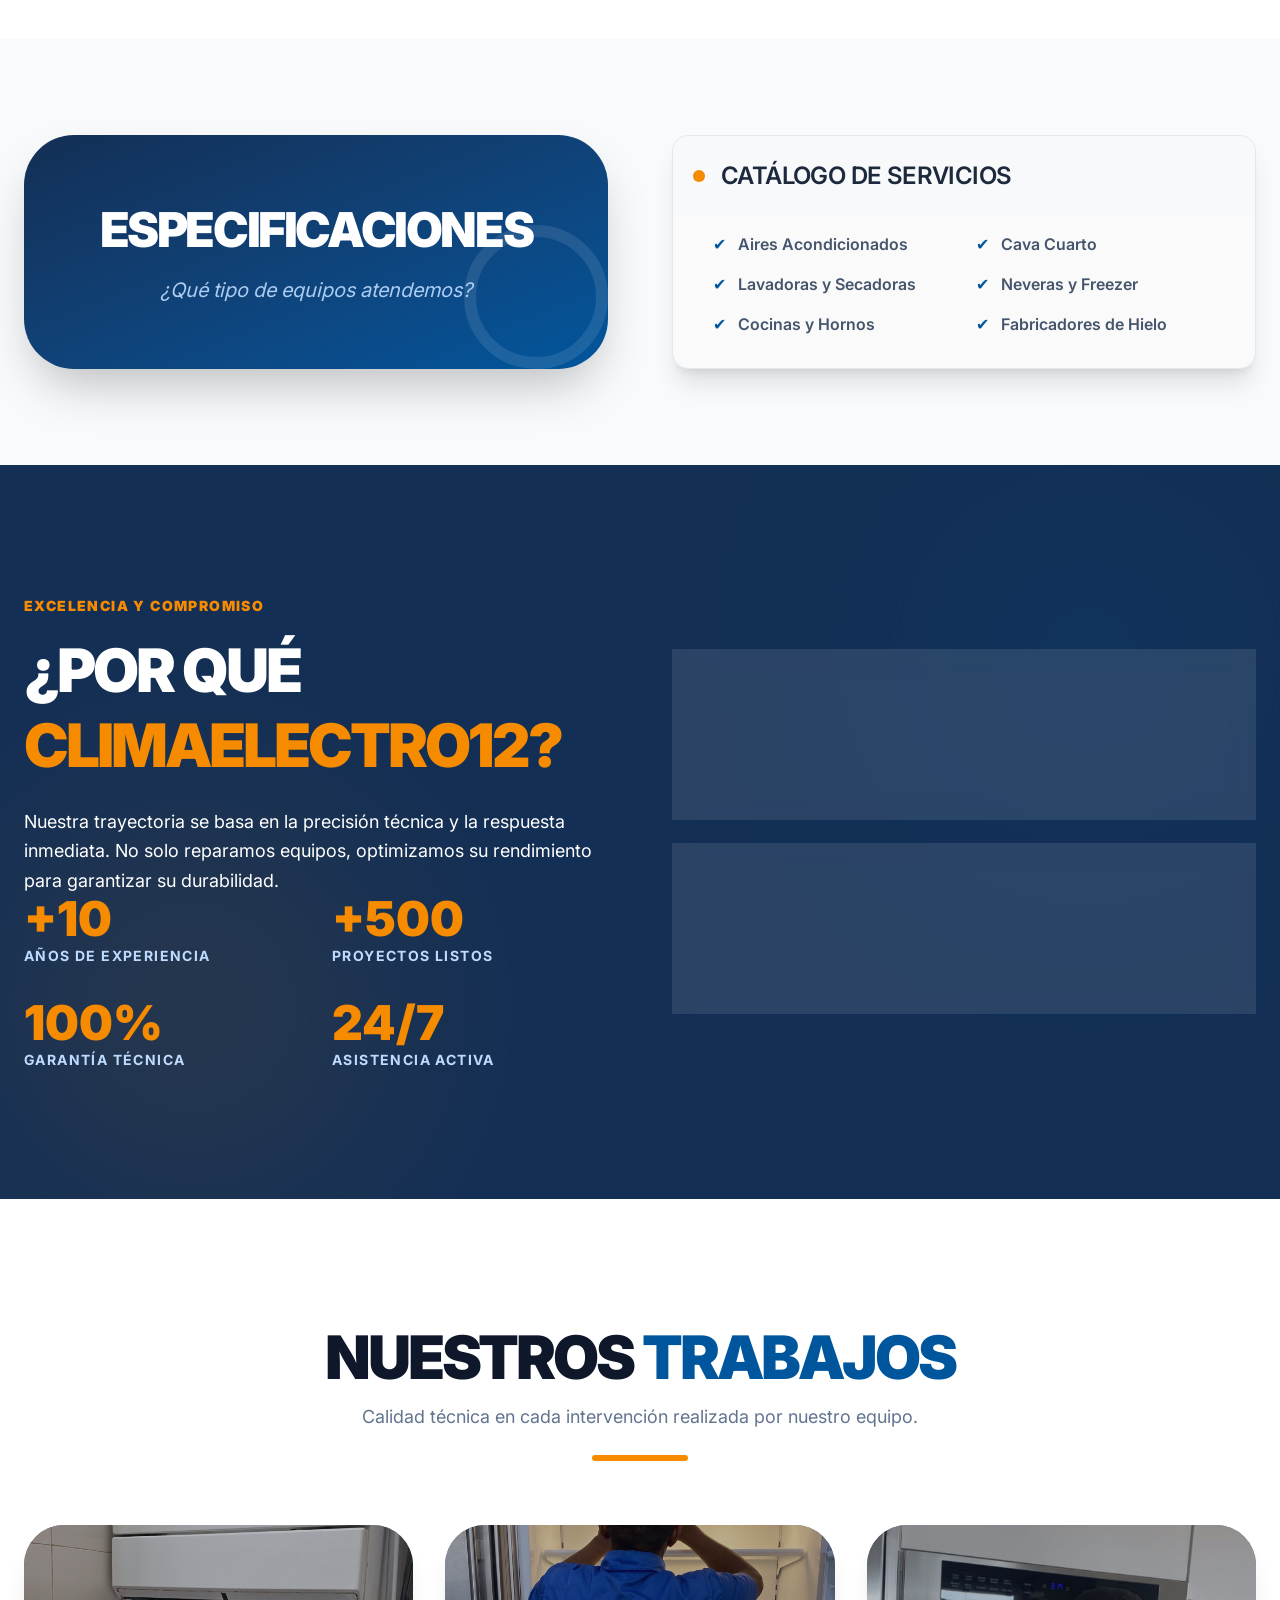
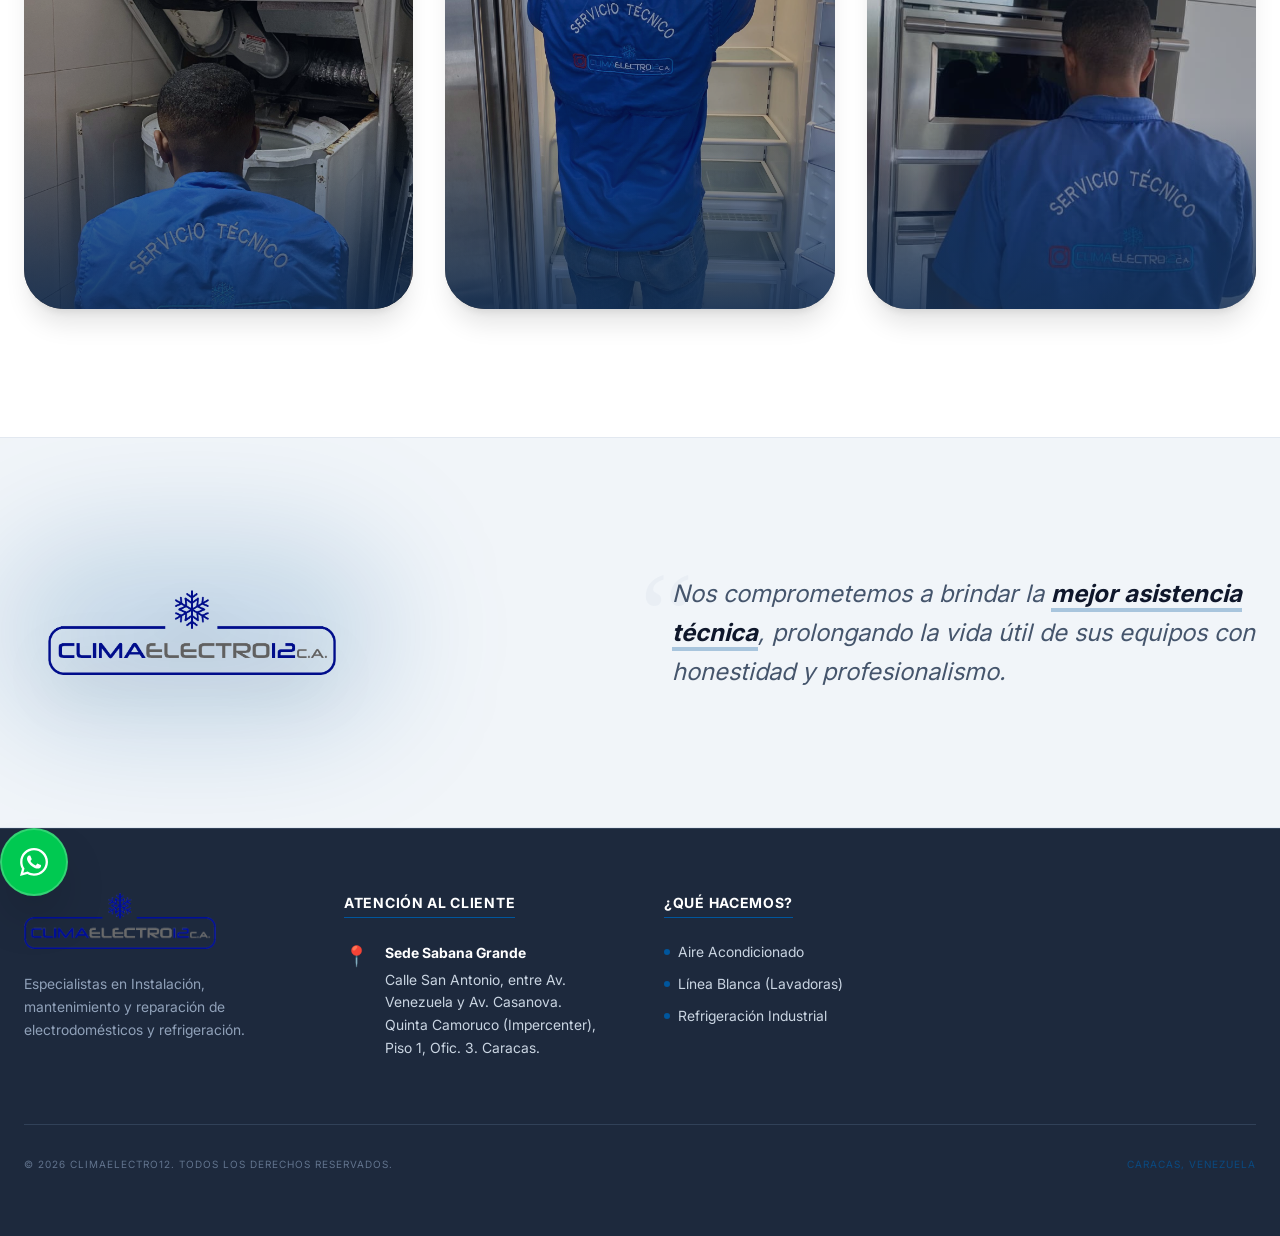
==== commit 8b99e51b: "Fix (change) Eliminado de secciones" ====
--- a/index.html
+++ b/index.html
@@ -49,11 +49,11 @@
                         <div class="space-y-6 text-center lg:text-left">
                             <div data-aos="fade-down" data-aos-delay="200">
                                 <span class="text-blue1-sitca font-black uppercase tracking-[0.15em] text-lg md:text-2xl block mb-2">
-                                    Servicio técnico de Línea blanca
+                                    Reparación de Electrodomésticos y Refrigeradores
                                 </span>
                             </div>
                             <h1 class="text-blue2-sitca text-5xl md:text-7xl font-black leading-[0.9] tracking-tighter">
-                                INGENIERÍA <br>
+                                TU TECNICO<br>
                                 <span class="text-blue1-sitca">DE CONFIANZA</span>
                             </h1>
                             <div class="h-1.5 w-20 bg-yellow-sitca rounded-full mx-auto lg:mx-0"></div>
@@ -107,18 +107,6 @@
                     <div class="h-1.5 w-24 bg-yellow-sitca mx-auto mt-6 rounded-full"></div>
                 </div>
 
-                <div class="grid grid-cols-1 md:grid-cols-3 gap-8">
-                    <div class="group relative overflow-hidden rounded-[40px] bg-slate-900 h-96 shadow-xl" data-aos="flip-left">
-                        <img src="src/img/linea_blanca.png" class="absolute inset-0 w-full h-full object-cover opacity-60 group-hover:scale-110 transition-transform duration-700" alt="Línea Blanca">
-                    </div>
-                    <div class="group relative overflow-hidden rounded-[40px] bg-slate-900 h-96 shadow-xl" data-aos="flip-left" data-aos-delay="200">
-                        <img src="src/img/unidades_split.png" class="absolute inset-0 w-full h-full object-cover opacity-60 group-hover:scale-110 transition-transform duration-700" alt="Unidades Split">
-                    </div>
-                    <div class="group relative overflow-hidden rounded-[40px] bg-slate-900 h-96 shadow-xl" data-aos="flip-left" data-aos-delay="400">
-                        <img src="src/img/refrigeracion_comercial.png" class="absolute inset-0 w-full h-full object-cover opacity-60 group-hover:scale-110 transition-transform duration-700" alt="Refrigeración Comercial">
-                    </div>
-                </div>
-
                 <div class="border-t border-slate-100 mt-32 pt-20">
                     <div class="flex flex-wrap justify-center gap-8 mt-4 lg:gap-16 items-center opacity-60">
                                       <span class="text-2xl lg:text-3xl font-black tracking-tighter text-slate-400 hover:text-blue1-sitca transition-colors cursor-default">SAMSUNG</span>
@@ -284,28 +272,6 @@
             </div>
         </section>
 
-        <!-- Sección: CTA Ventas -->
-        <section class="py-20 bg-yellow-sitca relative overflow-hidden">
-            <div class="absolute inset-0 opacity-20">
-                <div class="absolute -left-20 -top-20 w-96 h-96 bg-white rounded-full blur-[100px]"></div>
-            </div>
-            
-            <div class="max-w-5xl mx-auto px-6 text-center relative z-10" data-aos="zoom-in">
-                <h2 class="text-4xl lg:text-6xl font-black text-blue2-sitca tracking-tighter leading-none mb-8">
-                    ¿NECESITAS ASESORÍA PARA <br> UNA <span class="text-white">NUEVA ADQUISICIÓN?</span>
-                </h2>
-                <p class="text-blue2-sitca/80 text-xl font-bold mb-10 max-w-2xl mx-auto">
-                    Nuestro equipo comercial está listo para ayudarte a elegir el equipo ideal que se adapte a tus necesidades y presupuesto.
-                </p>
-                <a href="support.html" class="inline-flex items-center gap-4 bg-blue2-sitca text-white px-10 py-5 rounded-full font-black text-xl uppercase tracking-widest hover:bg-blue1-sitca transition-all hover:scale-105 shadow-2xl">
-                    Contactar Ventas
-                    <svg xmlns="http://www.w3.org/2000/svg" class="w-6 h-6" fill="none" viewBox="0 0 24 24" stroke="currentColor" stroke-width="3">
-                        <path stroke-linecap="round" stroke-linejoin="round" d="M17 8l4 4m0 0l-4 4m4-4H3" />
-                    </svg>
-                </a>
-            </div>
-        </section>
-
         <!-- Sección: Cita Final -->
         <section class="py-20 lg:py-32 bg-slate-100 border-y border-slate-200 relative overflow-hidden">
             <div class="max-w-7xl mx-auto grid grid-cols-1 lg:grid-cols-2 gap-16 items-center px-6 relative z-10">
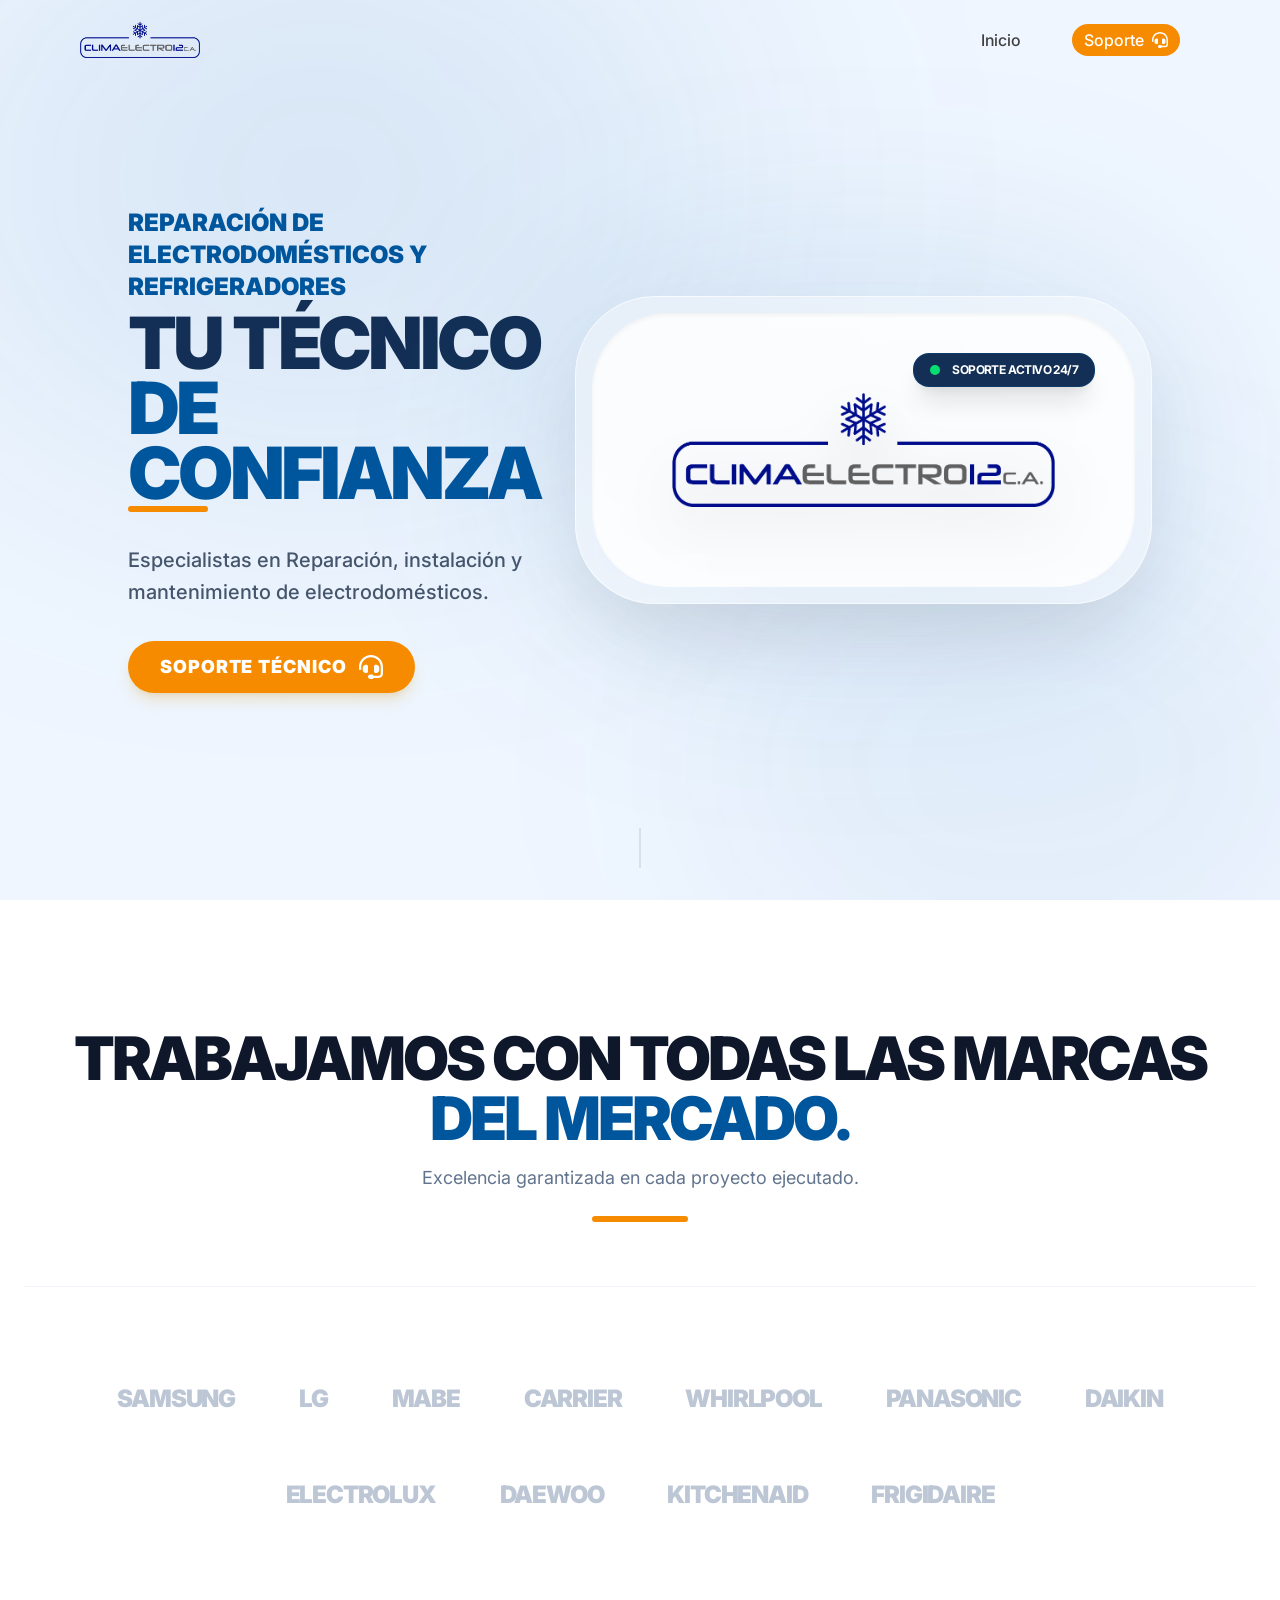
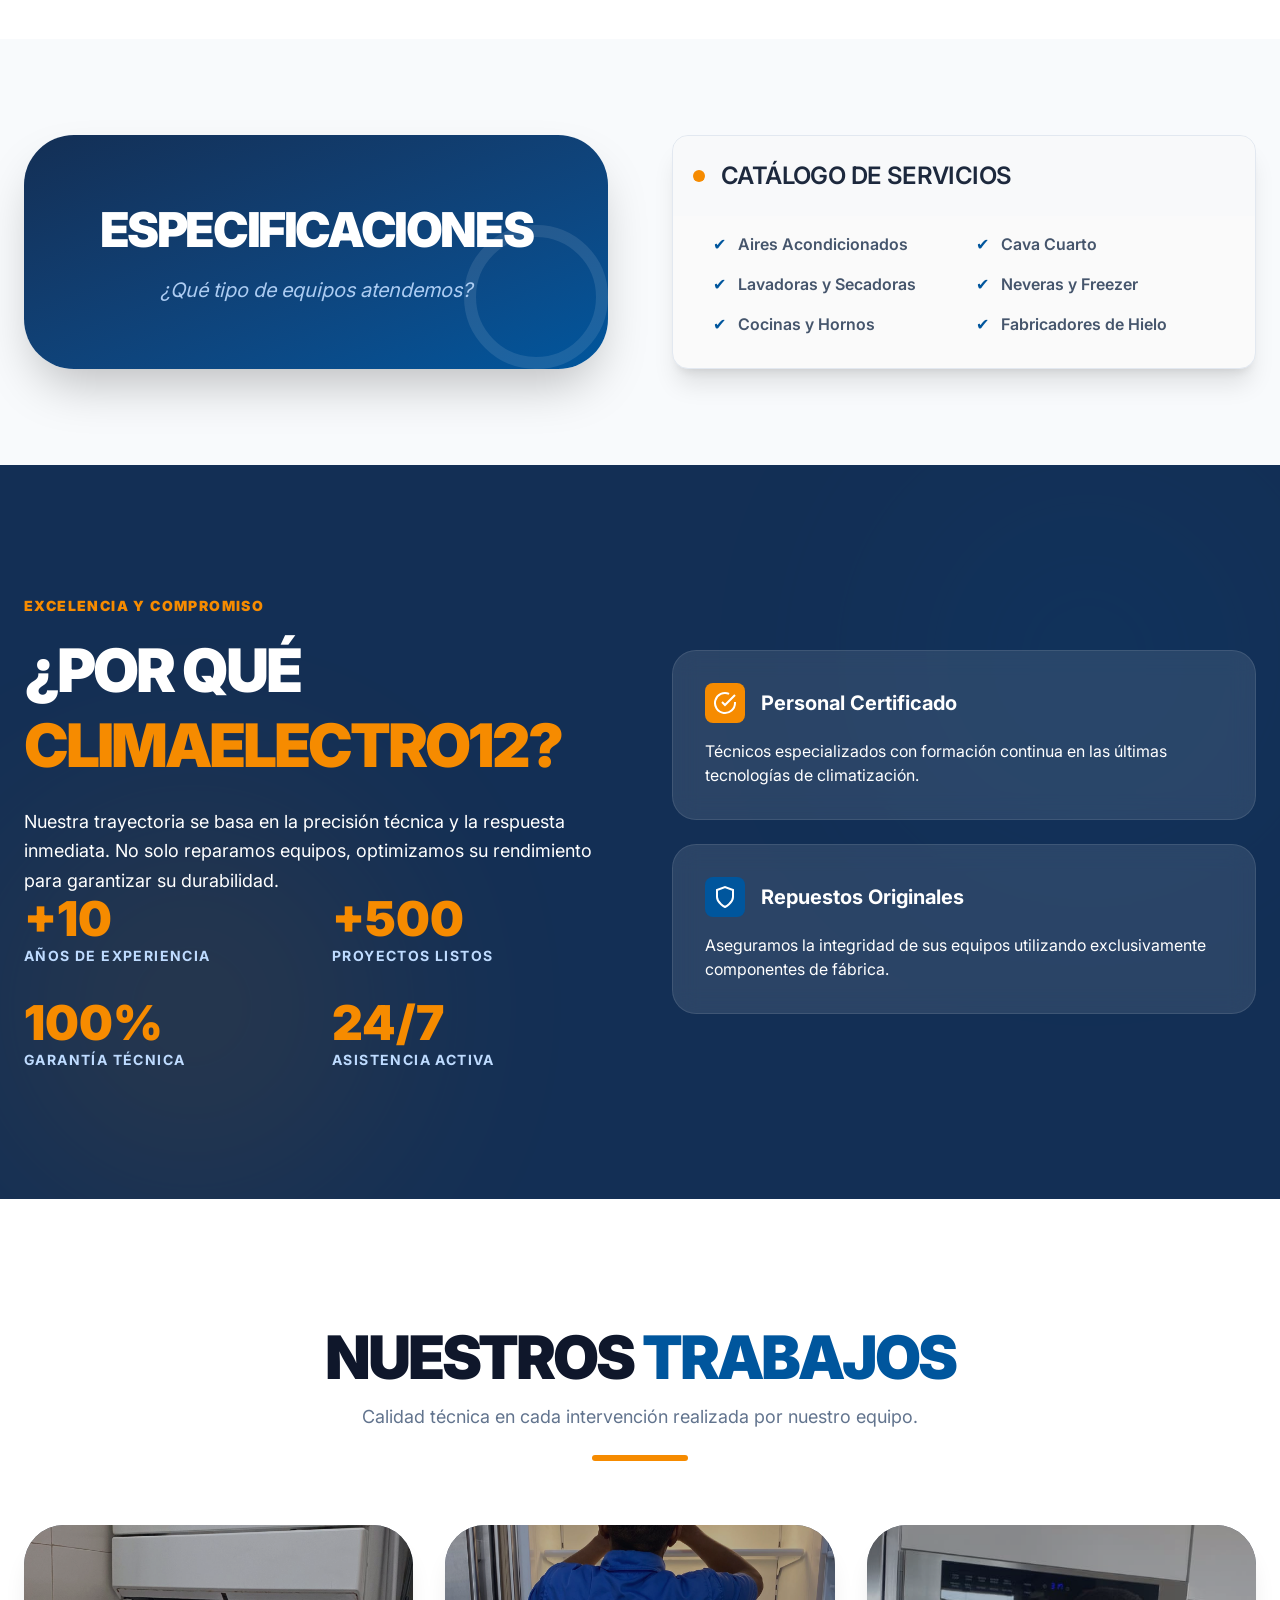
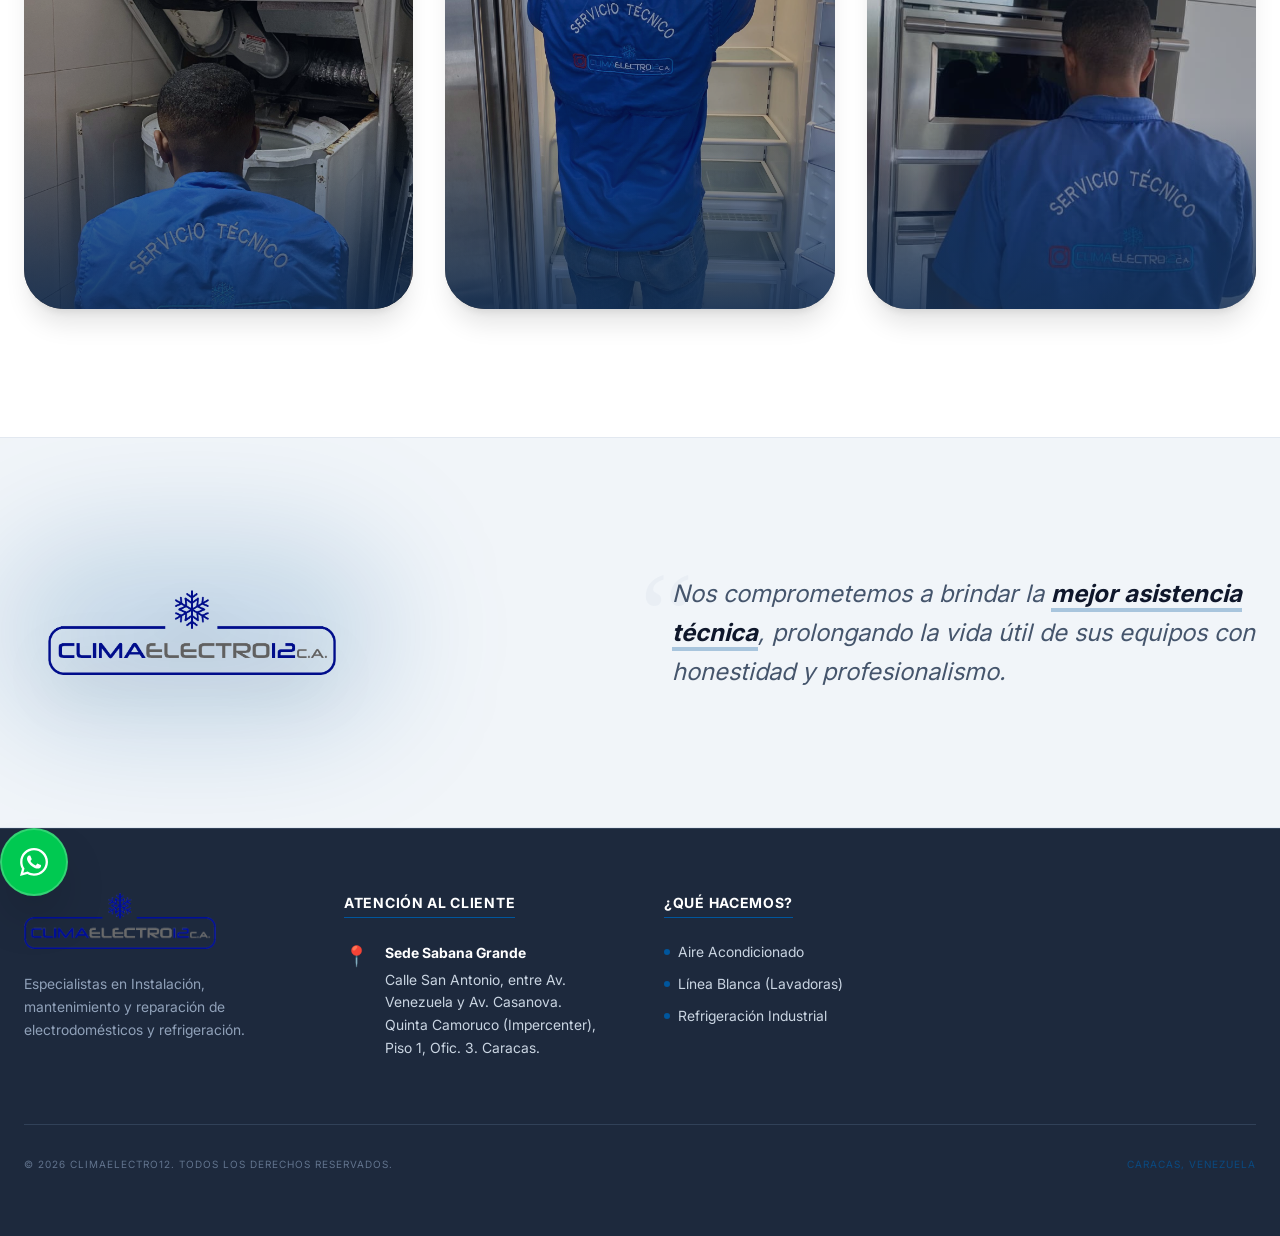
==== commit ac8539b6: "Fix (change) Acento" ====
--- a/index.html
+++ b/index.html
@@ -53,7 +53,7 @@
                                 </span>
                             </div>
                             <h1 class="text-blue2-sitca text-5xl md:text-7xl font-black leading-[0.9] tracking-tighter">
-                                TU TECNICO<br>
+                                TU TÉCNICO<br>
                                 <span class="text-blue1-sitca">DE CONFIANZA</span>
                             </h1>
                             <div class="h-1.5 w-20 bg-yellow-sitca rounded-full mx-auto lg:mx-0"></div>
